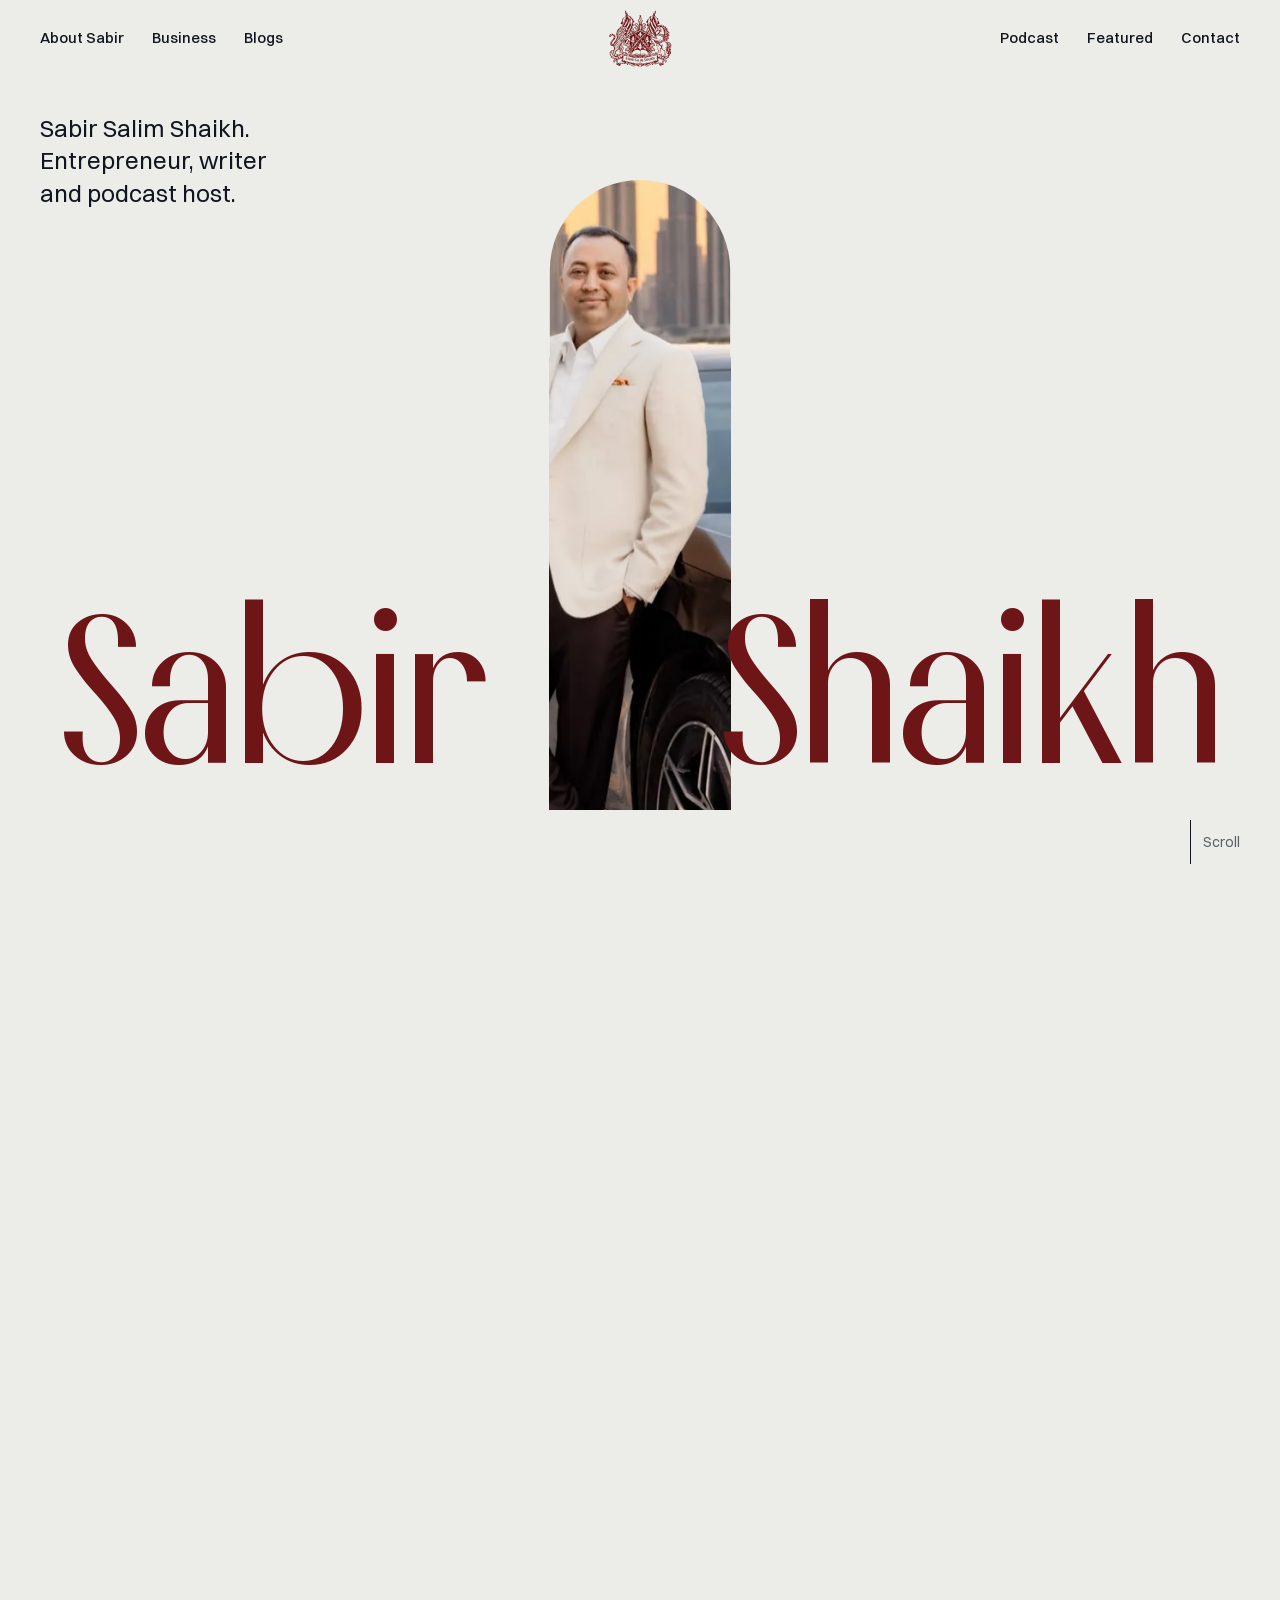
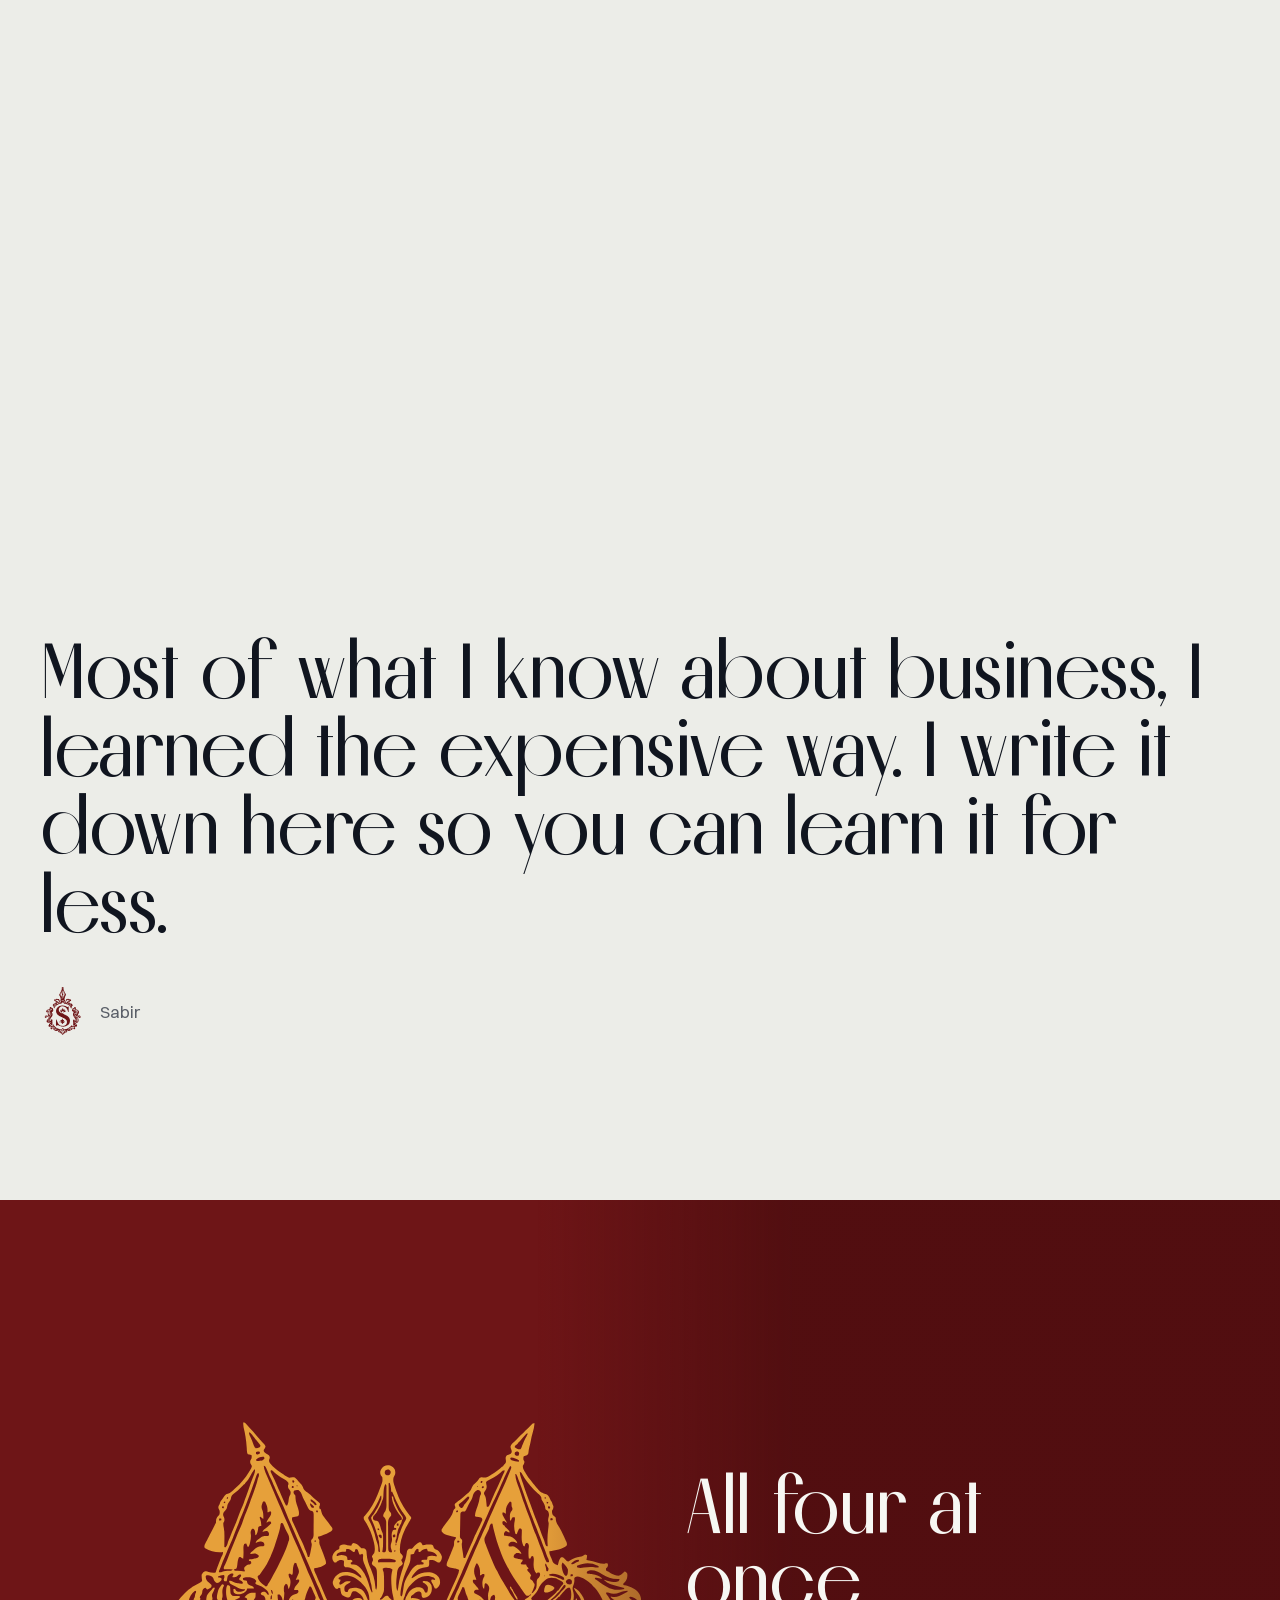
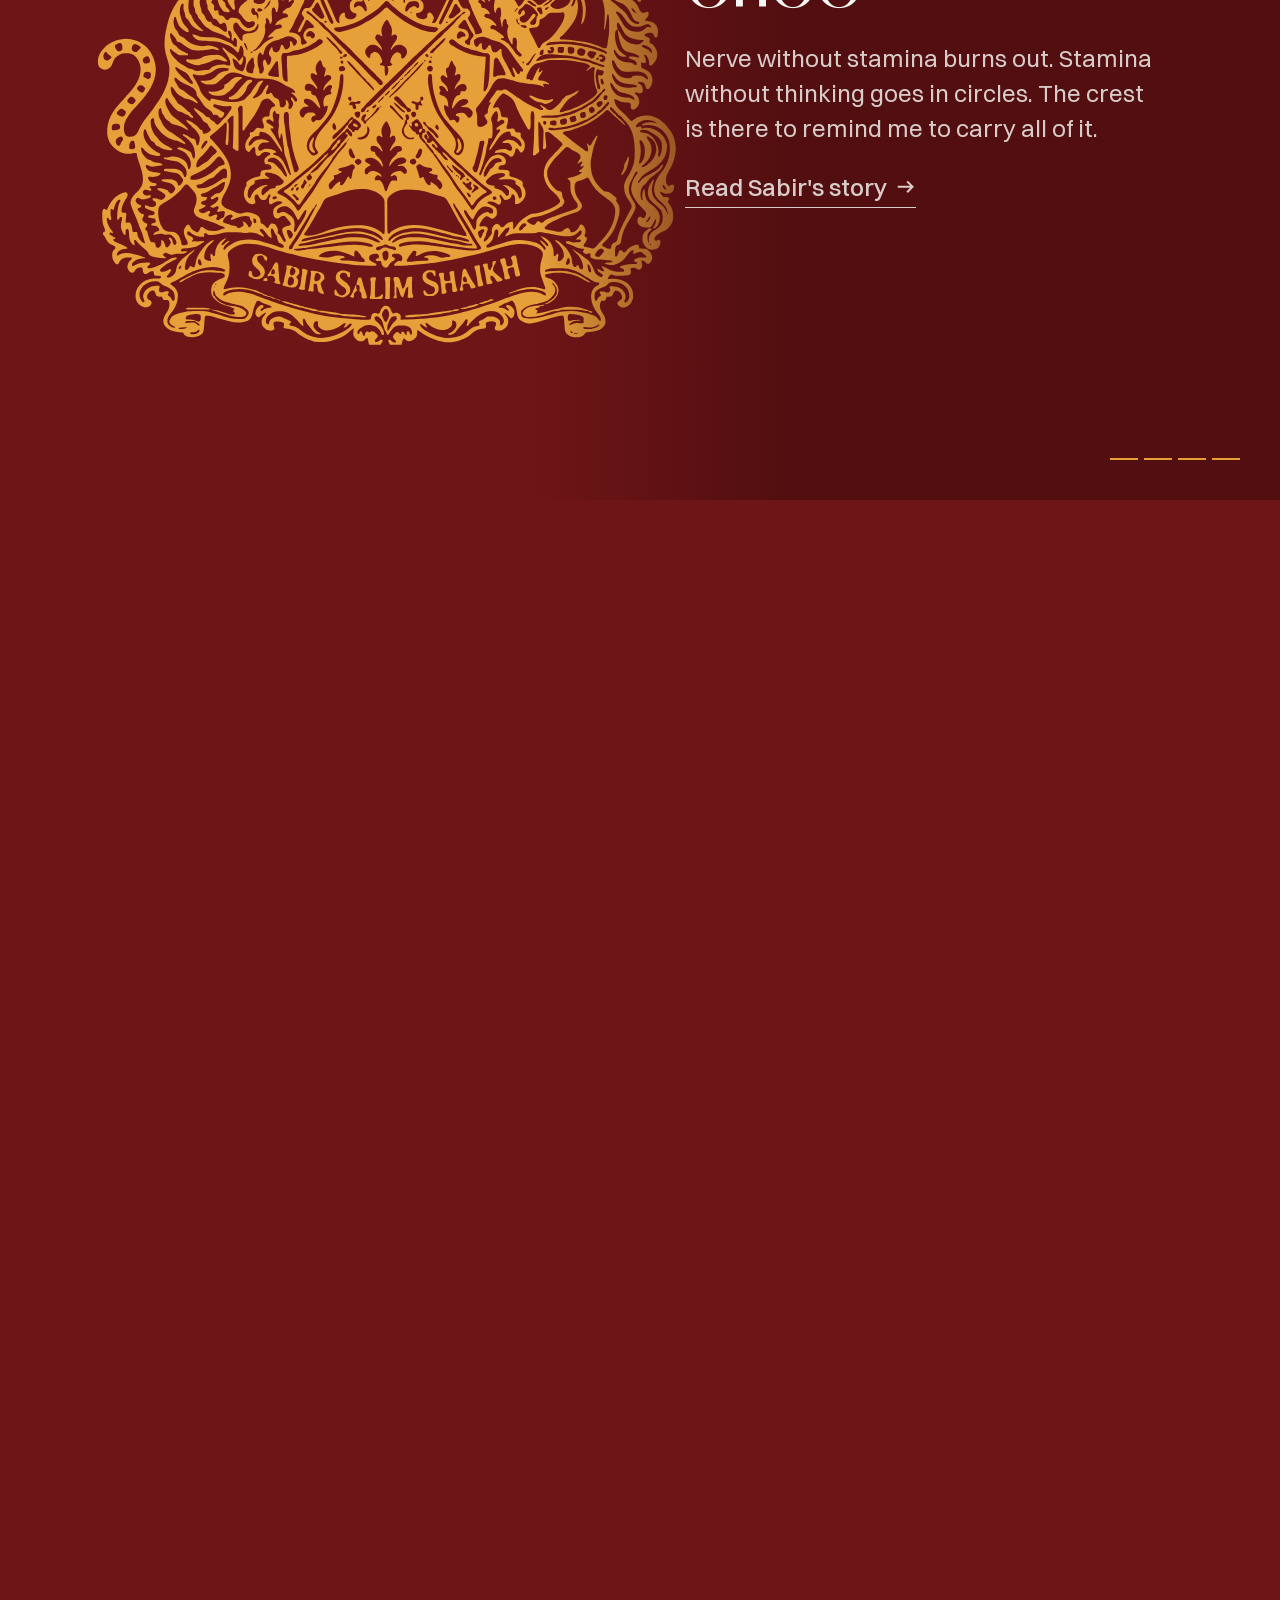
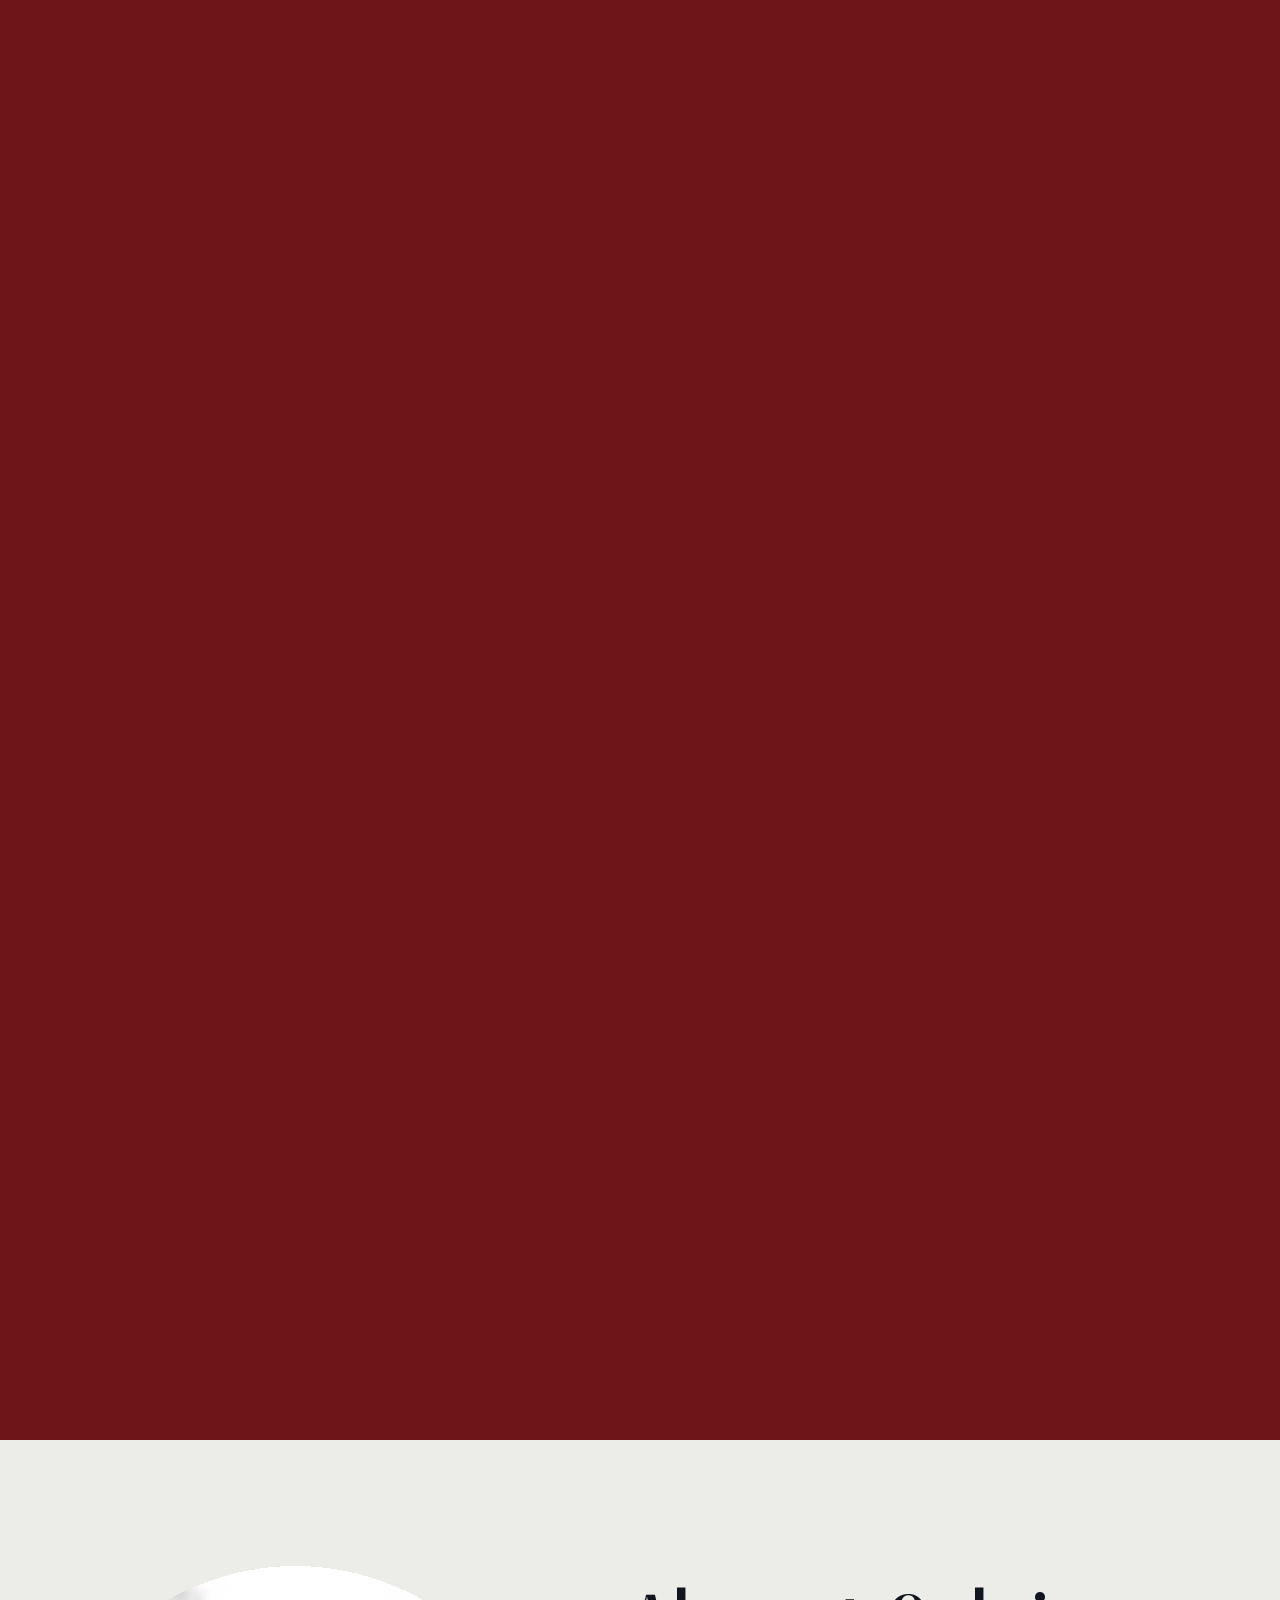
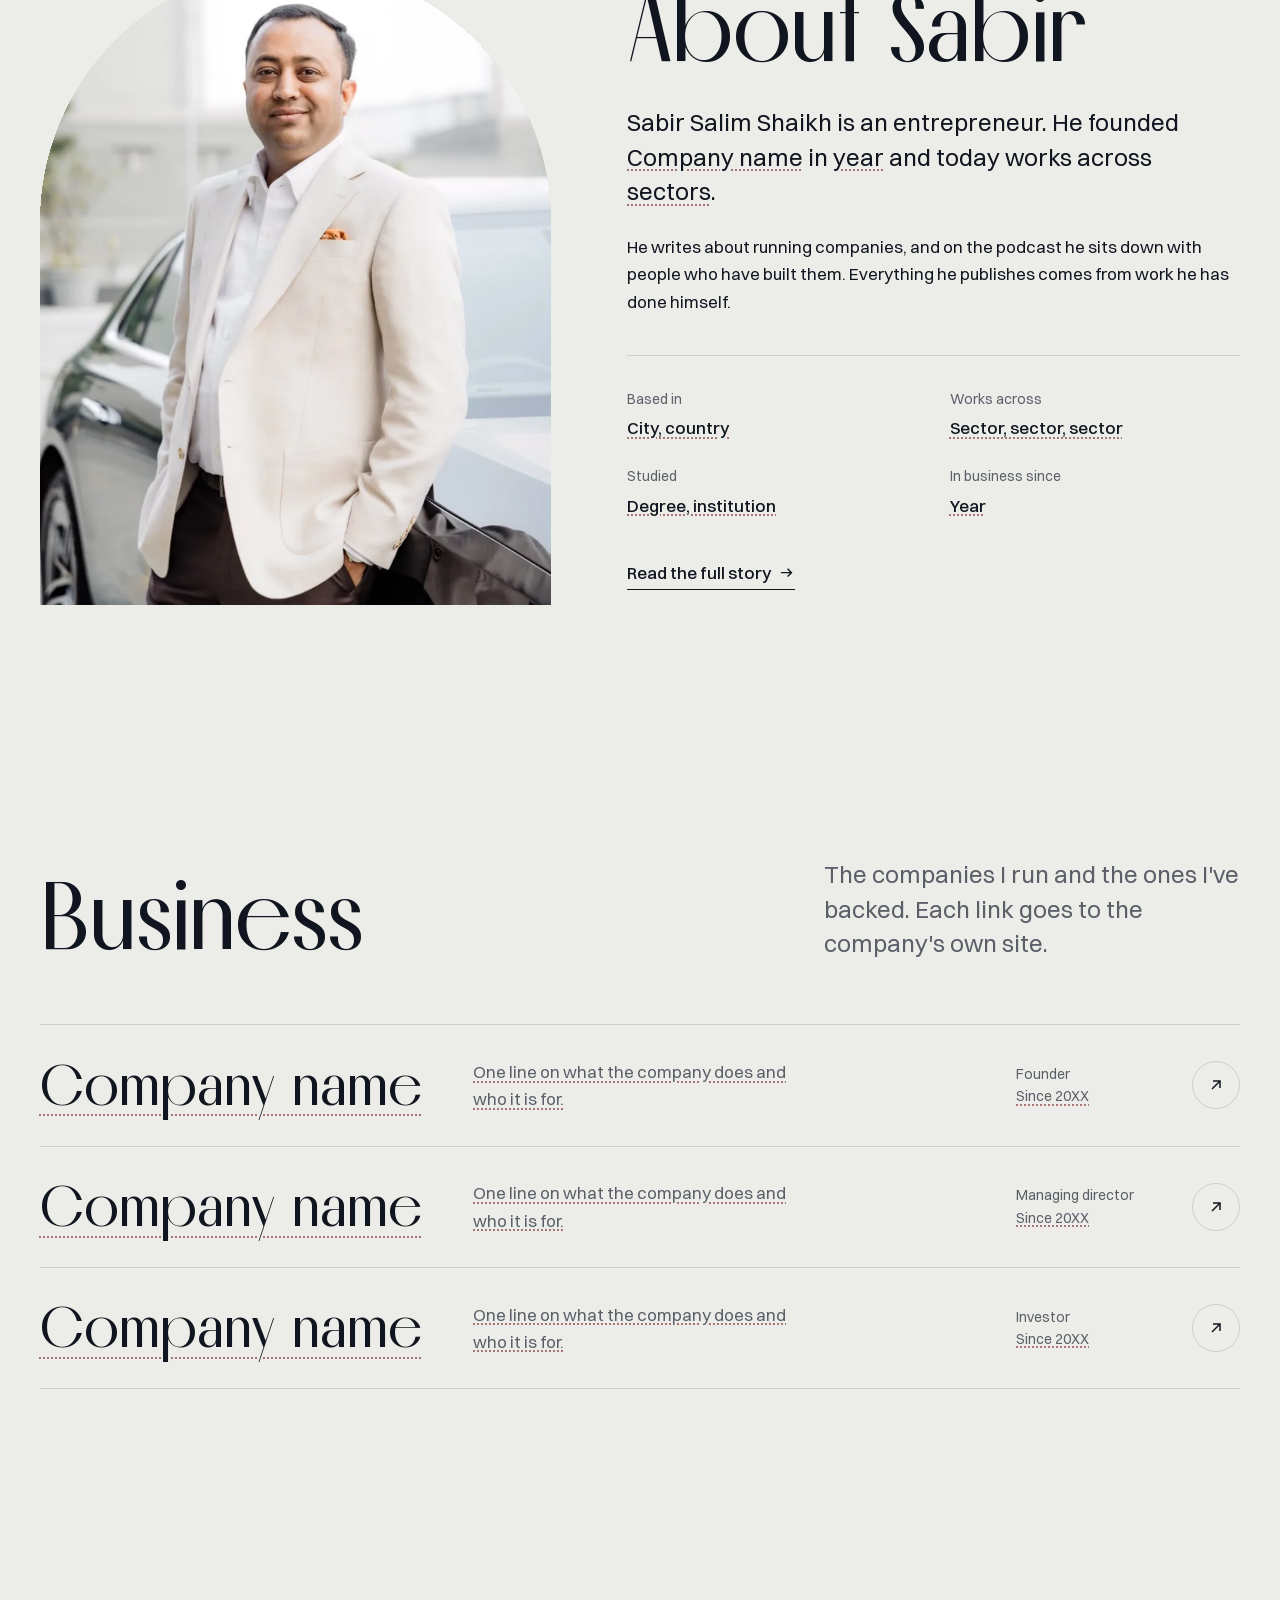
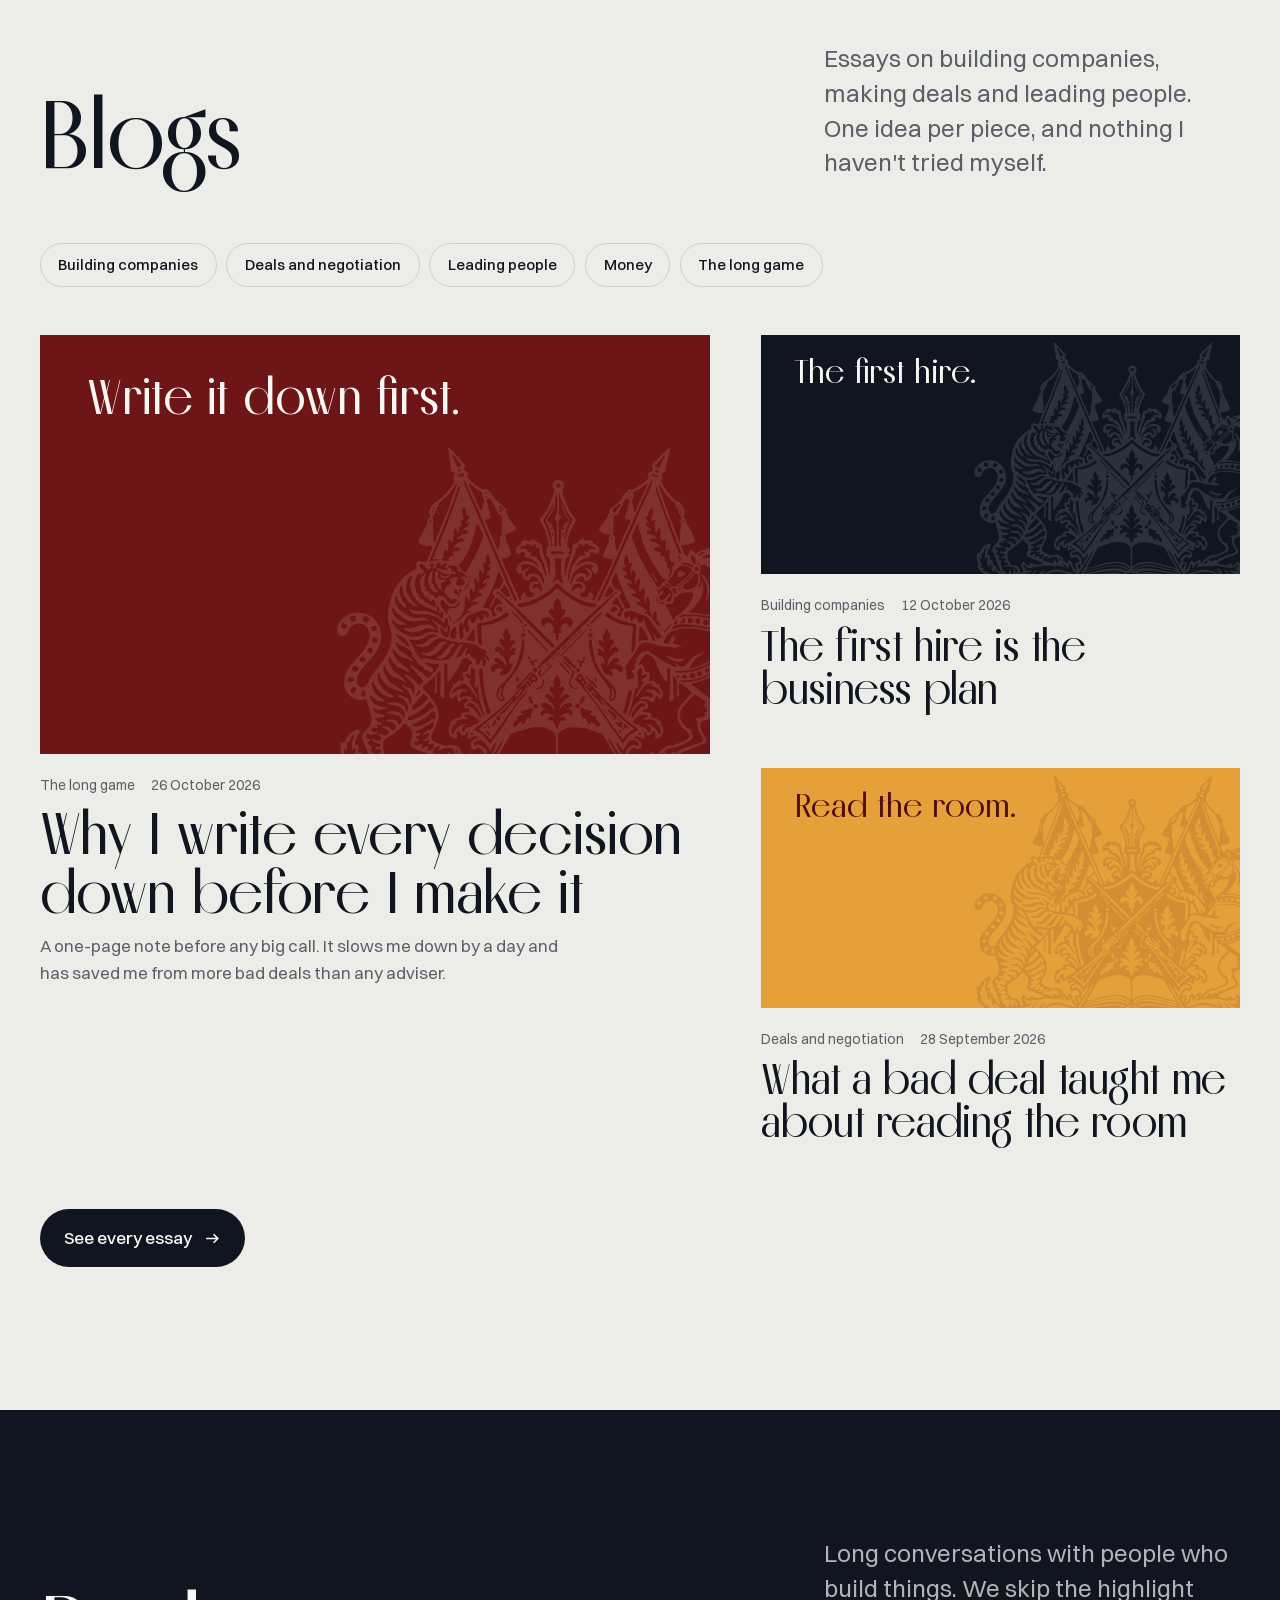
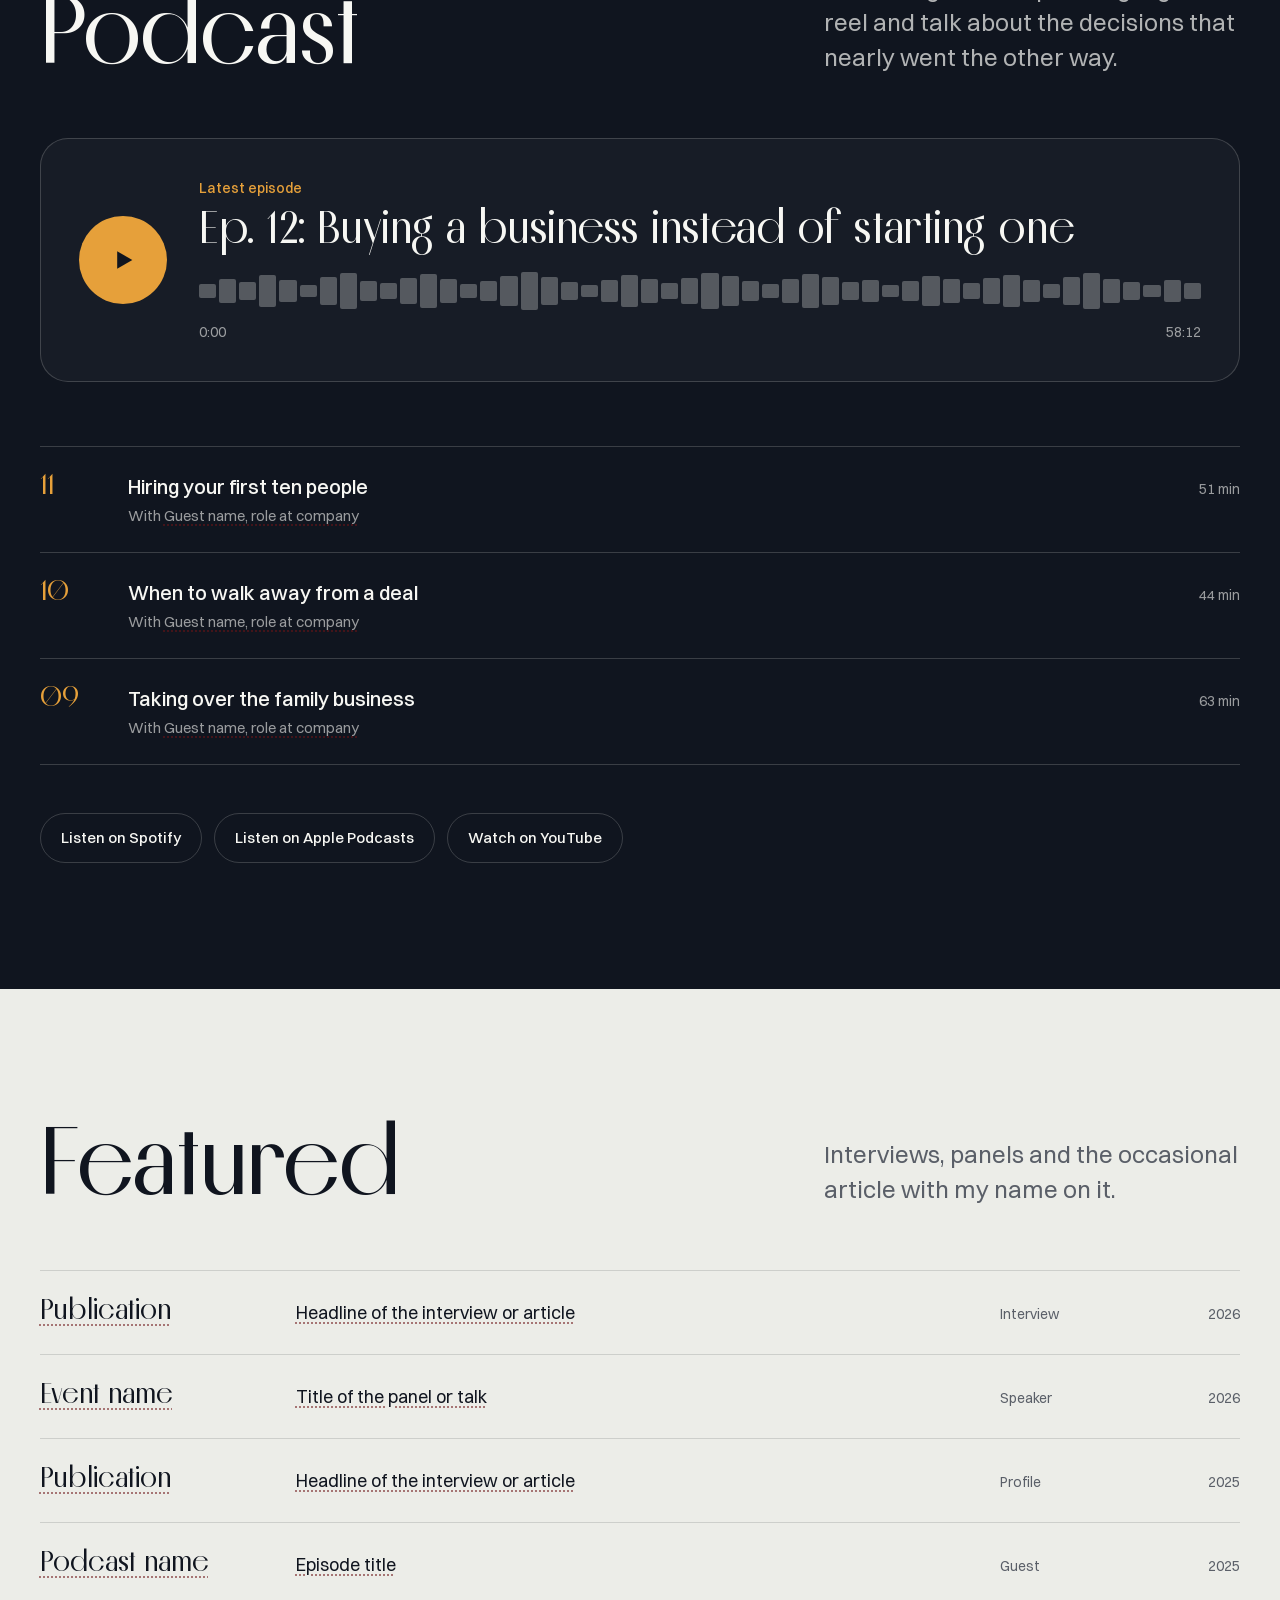
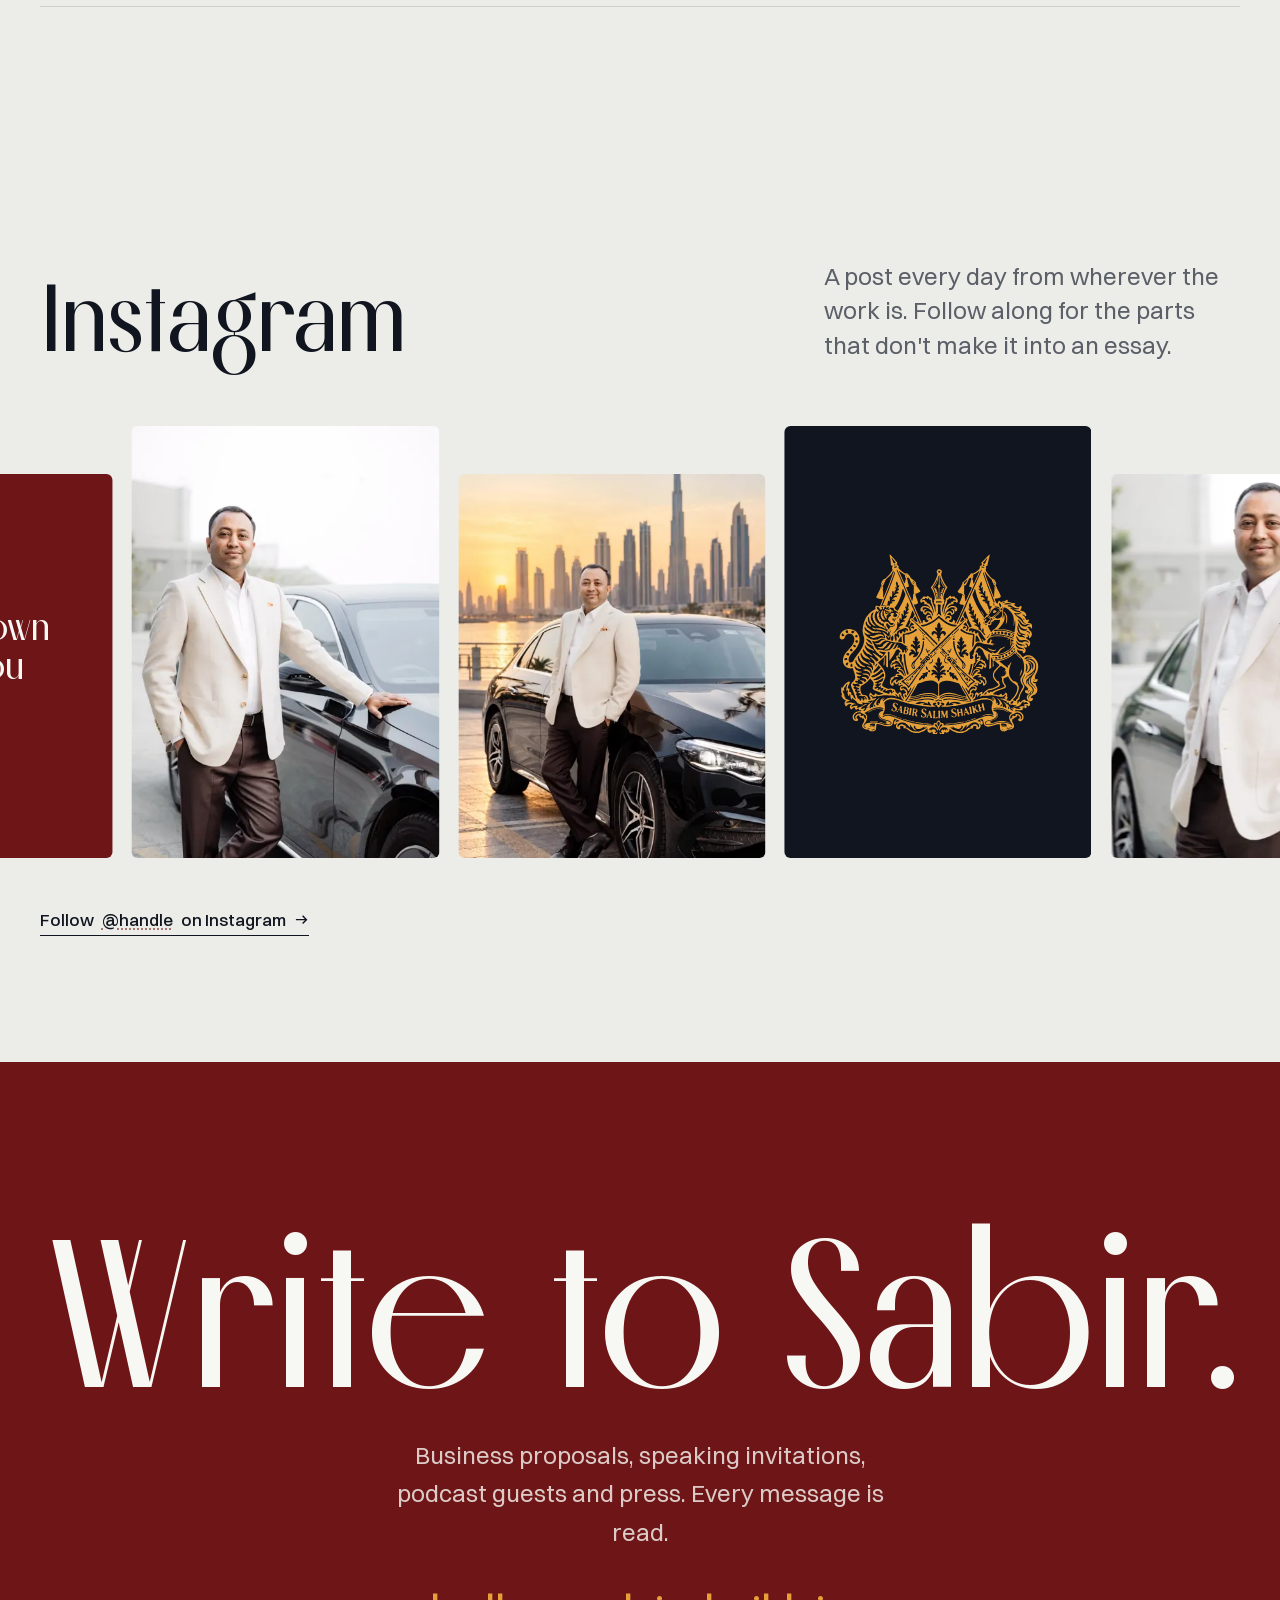
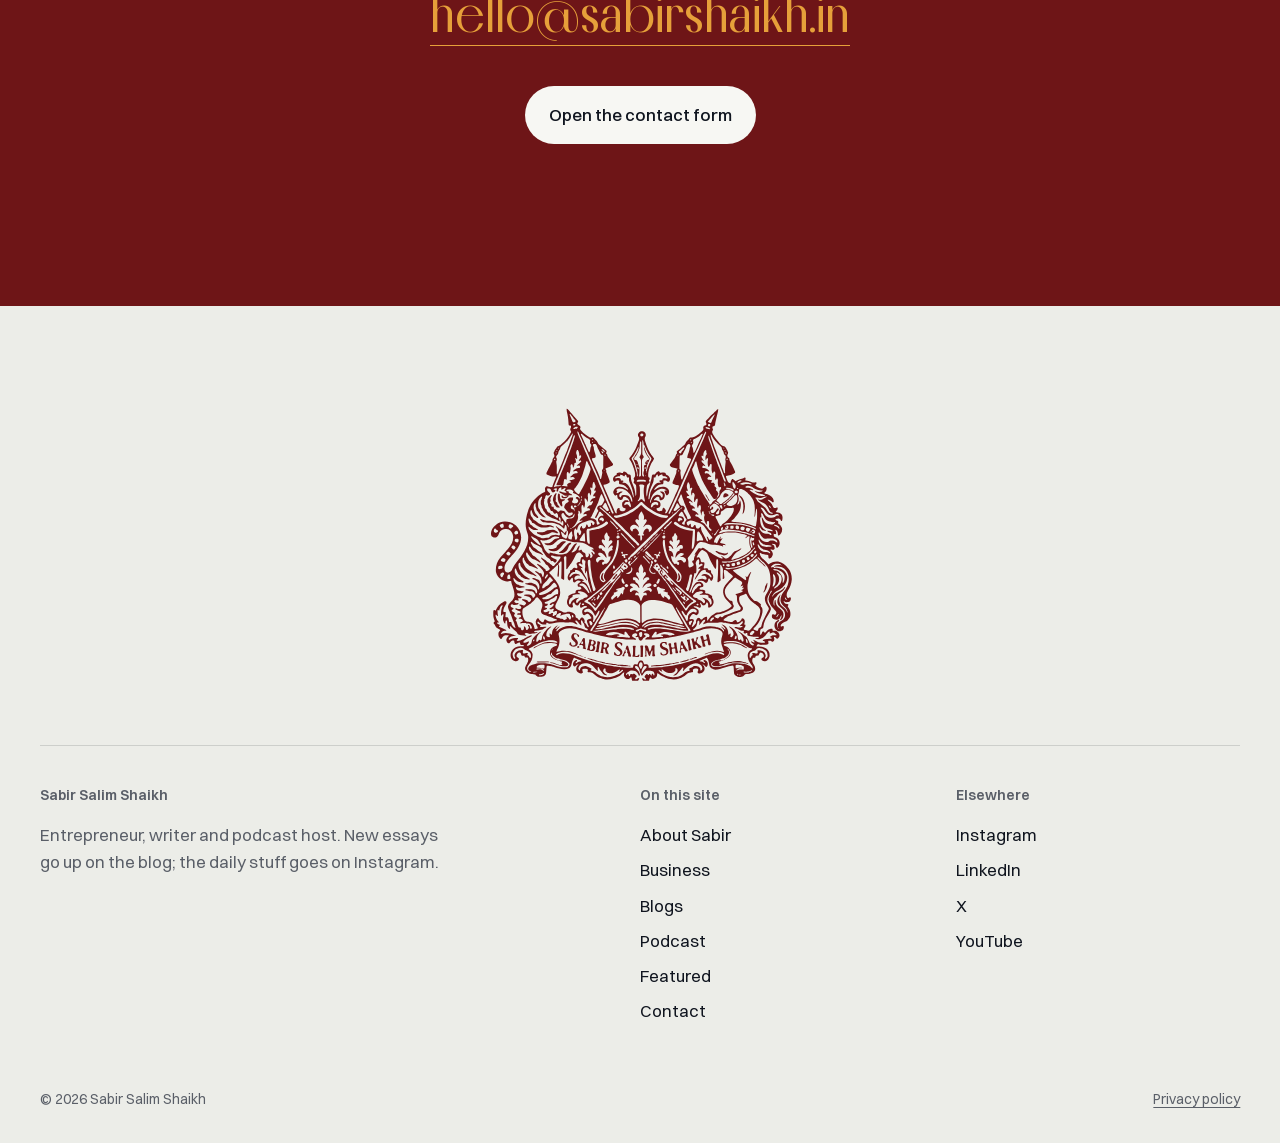
==== index.html @ c7286bb6 "Build Sabir Salim Shaikh personal website Static site covering every page in the requirements brief:" ====
<!doctype html>
<html lang="en">
<head>
<!-- @head -->
<meta charset="utf-8">
<meta name="viewport" content="width=device-width, initial-scale=1, viewport-fit=cover">
<meta name="theme-color" content="#ecede8">
<link rel="icon" type="image/png" href="assets/img/favicon.png">
<link rel="apple-touch-icon" href="assets/img/favicon.png">
<link rel="preload" href="assets/fonts/melodrama-500.woff2" as="font" type="font/woff2" crossorigin>
<link rel="preload" href="assets/fonts/switzer-400.woff2" as="font" type="font/woff2" crossorigin>
<link rel="stylesheet" href="assets/css/site.css">
<script>document.documentElement.classList.toggle("rm", matchMedia("(prefers-reduced-motion: reduce)").matches);</script>
<!-- Google Analytics 4: replace G-XXXXXXXXXX with the real measurement ID, then uncomment.
<script async src="https://www.googletagmanager.com/gtag/js?id=G-XXXXXXXXXX"></script>
<script>window.dataLayer=window.dataLayer||[];function gtag(){dataLayer.push(arguments);}gtag("js",new Date());gtag("config","G-XXXXXXXXXX");</script>
-->
<!-- Google Search Console: paste the verification meta tag here. -->
<!-- /head -->
<title>Sabir Salim Shaikh: entrepreneur, writer and podcast host</title>
<meta name="description" content="Sabir Salim Shaikh builds businesses and writes down what they teach him. Essays, podcast conversations, and a daily update on Instagram.">
<link rel="canonical" href="https://sabirshaikh.in/">
<meta property="og:type" content="website">
<meta property="og:site_name" content="Sabir Salim Shaikh">
<meta property="og:title" content="Sabir Salim Shaikh">
<meta property="og:description" content="Entrepreneur, writer and podcast host. Essays and conversations about building businesses.">
<meta property="og:url" content="https://sabirshaikh.in/">
<meta property="og:image" content="https://sabirshaikh.in/assets/img/og-default.jpg">
<meta name="twitter:card" content="summary_large_image">
<meta name="twitter:title" content="Sabir Salim Shaikh">
<meta name="twitter:description" content="Entrepreneur, writer and podcast host.">
<meta name="twitter:image" content="https://sabirshaikh.in/assets/img/og-default.jpg">
<link rel="preload" as="image" href="assets/img/sabir-dubai.webp" fetchpriority="high">
<script type="application/ld+json">
{
  "@context": "https://schema.org",
  "@graph": [
    {
      "@type": "Person",
      "@id": "https://sabirshaikh.in/#person",
      "name": "Sabir Salim Shaikh",
      "alternateName": "Sabir Shaikh",
      "url": "https://sabirshaikh.in/",
      "image": "https://sabirshaikh.in/assets/img/sabir-portrait.webp",
      "jobTitle": "Entrepreneur",
      "description": "Sabir Salim Shaikh is an entrepreneur, writer and podcast host who writes about building businesses.",
      "sameAs": [
        "https://www.instagram.com/",
        "https://www.linkedin.com/",
        "https://x.com/",
        "https://www.youtube.com/"
      ]
    },
    {
      "@type": "WebSite",
      "@id": "https://sabirshaikh.in/#website",
      "url": "https://sabirshaikh.in/",
      "name": "Sabir Salim Shaikh",
      "publisher": { "@id": "https://sabirshaikh.in/#person" },
      "potentialAction": {
        "@type": "SearchAction",
        "target": "https://sabirshaikh.in/blogs/?q={search_term_string}",
        "query-input": "required name=search_term_string"
      }
    }
  ]
}
</script>
</head>
<body>
<!-- @header -->
<a class="skip" href="#main">Skip to content</a>
<header class="nav" data-nav>
  <nav class="nav__inner wrap" aria-label="Main">
    <ul class="nav__list">
      <li><a href="about/" data-key="about">About Sabir</a></li>
      <li><a href="#business" data-key="business">Business</a></li>
      <li><a href="blogs/" data-key="blogs">Blogs</a></li>
    </ul>
    <a class="nav__crest" href="" aria-label="Sabir Salim Shaikh, home">
      <svg viewBox="0 0 1825 1590" aria-hidden="true"><use href="assets/img/crest.svg#c"/></svg>
    </a>
    <ul class="nav__list nav__list--right">
      <li><a href="#podcast" data-key="podcast">Podcast</a></li>
      <li><a href="#featured" data-key="featured">Featured</a></li>
      <li><a href="contact/" data-key="contact">Contact</a></li>
    </ul>
    <button class="nav__toggle" type="button" aria-expanded="false" aria-controls="menu">Menu <span class="nav__toggle-bars" aria-hidden="true"></span></button>
  </nav>
</header>
<div class="menu-sheet" id="menu">
  <ul>
    <li><a href="about/">About Sabir</a></li>
    <li><a href="#business">Business</a></li>
    <li><a href="blogs/">Blogs</a></li>
    <li><a href="#podcast">Podcast</a></li>
    <li><a href="#featured">Featured</a></li>
    <li><a href="contact/">Contact</a></li>
  </ul>
  <div class="menu-sheet__social">
    <a href="https://www.instagram.com/" data-track="instagram" rel="me noopener" target="_blank">Instagram</a>
    <a href="https://www.linkedin.com/" data-track="linkedin" rel="me noopener" target="_blank">LinkedIn</a>
    <a href="https://x.com/" data-track="x" rel="me noopener" target="_blank">X</a>
    <a href="https://www.youtube.com/" data-track="youtube" rel="me noopener" target="_blank">YouTube</a>
  </div>
</div>
<!-- /header -->

<main id="main">

  <section class="hero" data-scene="hero" aria-label="Introduction">
    <div class="hero__stage">
      <figure class="hero__arch">
        <img src="assets/img/sabir-dubai.webp" width="854" height="1280" alt="Sabir Salim Shaikh in a cream linen blazer, leaning on a black sedan with the Dubai skyline at sunset behind him" fetchpriority="high" decoding="async">
      </figure>
      <h1 class="hero__name">
        <span class="hero__first">Sabir</span>
        <span class="hero__middle">Salim</span>
        <span class="hero__last">Shaikh</span>
      </h1>
      <p class="hero__lede">Sabir Salim Shaikh. Entrepreneur, writer and podcast host.</p>
      <div class="hero__cue" aria-hidden="true"><i></i>Scroll</div>
      <div class="hero__after">
        <div class="hero__intro">
          <h2>I build businesses and write down what they teach me.</h2>
          <p>Essays on the blog, conversations on the podcast, and a post on Instagram every day for everything in between.</p>
          <a class="link-arrow" href="blogs/">Read the essays <svg viewBox="0 0 16 16" fill="none" stroke="currentColor" stroke-width="1.5" aria-hidden="true"><path d="M2 8h11M9 4l4 4-4 4"/></svg></a>
        </div>
        <ul class="hero__social" aria-label="Sabir on social media">
          <li><a href="https://www.instagram.com/" data-track="instagram" rel="me noopener" target="_blank">Instagram</a></li>
          <li><a href="https://www.linkedin.com/" data-track="linkedin" rel="me noopener" target="_blank">LinkedIn</a></li>
          <li><a href="https://x.com/" data-track="x" rel="me noopener" target="_blank">X</a></li>
          <li><a href="https://www.youtube.com/" data-track="youtube" rel="me noopener" target="_blank">YouTube</a></li>
        </ul>
      </div>
    </div>
  </section>

  <section class="manifesto" data-scene="words" aria-label="Why this site exists">
    <div class="wrap">
      <p class="manifesto__text"><span data-split>Most of what I know about business, I learned the expensive way. I write it down here so you can learn it for less.</span></p>
      <div class="manifesto__sign">
        <svg viewBox="0 0 880 1080" aria-hidden="true"><use href="assets/img/mono.svg#c"/></svg>
        <span>Sabir</span>
      </div>
    </div>
  </section>

  <section class="tour" data-scene="tour" data-dark aria-labelledby="tour-title">
    <div class="tour__stage">
      <div class="tour__view">
        <svg viewBox="-38 -155 1900 1900" preserveAspectRatio="xMidYMid meet" role="img" aria-label="The Sabir Salim Shaikh crest: a tiger and a horse either side of a shield, with two flags, a pen nib, crossed rifles and an open book"><use href="assets/img/crest.svg#c"/></svg>
      </div>
      <div class="tour__captions">
        <div class="tour__cap is-on">
          <h2 id="tour-title">What's on the crest</h2>
          <p>It was drawn as a logo. It turned into a set of rules. Keep scrolling and I'll walk you through them.</p>
        </div>
        <div class="tour__cap" aria-hidden="true">
          <p class="tour__count">1 of 4</p>
          <h3>The tiger</h3>
          <p>Nerve. The tiger is for the conversations most people put off: the hard negotiation, the honest review, the call to the client who is three months late. Whoever walks in first usually sets the terms.</p>
        </div>
        <div class="tour__cap" aria-hidden="true">
          <p class="tour__count">2 of 4</p>
          <h3>The horse</h3>
          <p>Stamina. A horse doesn't win on the first furlong. Most of what I've built came from turning up on ordinary days, long after the excitement had worn off.</p>
        </div>
        <div class="tour__cap" aria-hidden="true">
          <p class="tour__count">3 of 4</p>
          <h3>The pen and the book</h3>
          <p>If I can't explain a decision on one page, I'm not ready to make it. The pen is for writing it down. The book is for reading what everyone before me already worked out.</p>
        </div>
        <div class="tour__cap" aria-hidden="true">
          <p class="tour__count">4 of 4</p>
          <h3>The flags</h3>
          <p>Ground taken, and held. Two flags, because nothing worth holding is held alone: partners, family, and the people who stayed through the bad quarters.</p>
        </div>
        <div class="tour__cap" aria-hidden="true">
          <h3>All four at once</h3>
          <p>Nerve without stamina burns out. Stamina without thinking goes in circles. The crest is there to remind me to carry all of it.</p>
          <p><a class="link-arrow" href="about/">Read Sabir's story <svg viewBox="0 0 16 16" fill="none" stroke="currentColor" stroke-width="1.5" aria-hidden="true"><path d="M2 8h11M9 4l4 4-4 4"/></svg></a></p>
        </div>
      </div>
      <div class="tour__progress" aria-hidden="true"><span><i></i></span><span><i></i></span><span><i></i></span><span><i></i></span></div>
    </div>
  </section>

  <section class="section" id="about" aria-labelledby="about-title">
    <div class="wrap about">
      <figure class="about__photo" data-parallax>
        <img src="assets/img/sabir-portrait.webp" width="854" height="1280" loading="lazy" decoding="async" alt="Portrait of Sabir Salim Shaikh smiling, hands in pockets, wearing a cream blazer with an orange pocket square">
      </figure>
      <div class="about__body">
        <h2 id="about-title">About Sabir</h2>
        <p class="lead">Sabir Salim Shaikh is an entrepreneur. He founded <span class="tbd">Company name</span> in <span class="tbd">year</span> and today works across <span class="tbd">sectors</span>.</p>
        <p>He writes about running companies, and on the podcast he sits down with people who have built them. Everything he publishes comes from work he has done himself.</p>
        <dl class="facts">
          <div><dt>Based in</dt><dd class="tbd">City, country</dd></div>
          <div><dt>Works across</dt><dd class="tbd">Sector, sector, sector</dd></div>
          <div><dt>Studied</dt><dd class="tbd">Degree, institution</dd></div>
          <div><dt>In business since</dt><dd class="tbd">Year</dd></div>
        </dl>
        <a class="link-arrow" href="about/">Read the full story <svg viewBox="0 0 16 16" fill="none" stroke="currentColor" stroke-width="1.5" aria-hidden="true"><path d="M2 8h11M9 4l4 4-4 4"/></svg></a>
      </div>
    </div>
  </section>

  <section class="section" id="business" aria-labelledby="business-title">
    <div class="wrap">
      <div class="section__head">
        <h2 id="business-title">Business</h2>
        <p>The companies I run and the ones I've backed. Each link goes to the company's own site.</p>
      </div>
      <ul class="ventures">
        <li class="venture"><a href="#" data-track="venture">
          <span class="venture__name tbd">Company name</span>
          <span class="venture__what tbd">One line on what the company does and who it is for.</span>
          <span class="venture__meta">Founder<br><span class="tbd">Since 20XX</span></span>
          <span class="venture__go" aria-hidden="true"><svg viewBox="0 0 16 16" fill="none" stroke="currentColor" stroke-width="1.5"><path d="M4 12L12 4M5 4h7v7"/></svg></span>
        </a></li>
        <li class="venture"><a href="#" data-track="venture">
          <span class="venture__name tbd">Company name</span>
          <span class="venture__what tbd">One line on what the company does and who it is for.</span>
          <span class="venture__meta">Managing director<br><span class="tbd">Since 20XX</span></span>
          <span class="venture__go" aria-hidden="true"><svg viewBox="0 0 16 16" fill="none" stroke="currentColor" stroke-width="1.5"><path d="M4 12L12 4M5 4h7v7"/></svg></span>
        </a></li>
        <li class="venture"><a href="#" data-track="venture">
          <span class="venture__name tbd">Company name</span>
          <span class="venture__what tbd">One line on what the company does and who it is for.</span>
          <span class="venture__meta">Investor<br><span class="tbd">Since 20XX</span></span>
          <span class="venture__go" aria-hidden="true"><svg viewBox="0 0 16 16" fill="none" stroke="currentColor" stroke-width="1.5"><path d="M4 12L12 4M5 4h7v7"/></svg></span>
        </a></li>
      </ul>
    </div>
  </section>

  <section class="section" id="blogs" aria-labelledby="blogs-title">
    <div class="wrap">
      <div class="section__head">
        <h2 id="blogs-title">Blogs</h2>
        <p>Essays on building companies, making deals and leading people. One idea per piece, and nothing I haven't tried myself.</p>
      </div>
      <ul class="topics" aria-label="Browse by topic">
        <li><a class="topic" href="blogs/?topic=building">Building companies</a></li>
        <li><a class="topic" href="blogs/?topic=deals">Deals and negotiation</a></li>
        <li><a class="topic" href="blogs/?topic=people">Leading people</a></li>
        <li><a class="topic" href="blogs/?topic=money">Money</a></li>
        <li><a class="topic" href="blogs/?topic=long-game">The long game</a></li>
      </ul>
      <div class="posts">
        <article class="post post--feature">
          <a href="blogs/why-i-write-every-decision-down/" class="post__cover" tabindex="-1" aria-hidden="true"><span>Write it down first.</span></a>
          <div class="post__meta"><span>The long game</span><time datetime="2026-10-26">26 October 2026</time></div>
          <h3 class="post__title"><a href="blogs/why-i-write-every-decision-down/">Why I write every decision down before I make it</a></h3>
          <p class="post__sum">A one-page note before any big call. It slows me down by a day and has saved me from more bad deals than any adviser.</p>
        </article>
        <div class="posts__side">
          <article class="post">
            <a href="blogs/" class="post__cover post__cover--lacquer" tabindex="-1" aria-hidden="true"><span>The first hire.</span></a>
            <div class="post__meta"><span>Building companies</span><time datetime="2026-10-12">12 October 2026</time></div>
            <h3 class="post__title"><a href="blogs/">The first hire is the business plan</a></h3>
          </article>
          <article class="post">
            <a href="blogs/" class="post__cover post__cover--saffron" tabindex="-1" aria-hidden="true"><span>Read the room.</span></a>
            <div class="post__meta"><span>Deals and negotiation</span><time datetime="2026-09-28">28 September 2026</time></div>
            <h3 class="post__title"><a href="blogs/">What a bad deal taught me about reading the room</a></h3>
          </article>
        </div>
      </div>
      <p class="posts__more"><a class="btn" href="blogs/">See every essay <svg viewBox="0 0 16 16" fill="none" stroke="currentColor" stroke-width="1.5" aria-hidden="true"><path d="M2 8h11M9 4l4 4-4 4"/></svg></a></p>
    </div>
  </section>

  <section class="section podcast" id="podcast" data-dark aria-labelledby="podcast-title">
    <div class="wrap">
      <div class="section__head">
        <h2 id="podcast-title">Podcast</h2>
        <p>Long conversations with people who build things. We skip the highlight reel and talk about the decisions that nearly went the other way.</p>
      </div>
      <div class="player" data-length="3492">
        <button class="player__play" type="button" aria-label="Play episode">
          <svg class="i-play" viewBox="0 0 24 24" fill="currentColor" aria-hidden="true"><path d="M7 4.5v15l13-7.5z"/></svg>
          <svg class="i-pause" viewBox="0 0 24 24" fill="currentColor" aria-hidden="true"><path d="M6 4h4v16H6zM14 4h4v16h-4z"/></svg>
        </button>
        <div>
          <p class="player__label">Latest episode</p>
          <h3 class="player__title">Ep. 12: Buying a business instead of starting one</h3>
          <div class="wave" aria-hidden="true">
            <i style="--h:.35"></i><i style="--h:.6"></i><i style="--h:.45"></i><i style="--h:.8"></i><i style="--h:.55"></i><i style="--h:.3"></i><i style="--h:.7"></i><i style="--h:.9"></i><i style="--h:.5"></i><i style="--h:.4"></i><i style="--h:.65"></i><i style="--h:.85"></i><i style="--h:.6"></i><i style="--h:.35"></i><i style="--h:.5"></i><i style="--h:.75"></i><i style="--h:.95"></i><i style="--h:.7"></i><i style="--h:.45"></i><i style="--h:.3"></i><i style="--h:.55"></i><i style="--h:.8"></i><i style="--h:.6"></i><i style="--h:.4"></i><i style="--h:.65"></i><i style="--h:.9"></i><i style="--h:.75"></i><i style="--h:.5"></i><i style="--h:.35"></i><i style="--h:.6"></i><i style="--h:.85"></i><i style="--h:.7"></i><i style="--h:.45"></i><i style="--h:.55"></i><i style="--h:.3"></i><i style="--h:.5"></i><i style="--h:.75"></i><i style="--h:.6"></i><i style="--h:.4"></i><i style="--h:.65"></i><i style="--h:.8"></i><i style="--h:.55"></i><i style="--h:.35"></i><i style="--h:.7"></i><i style="--h:.9"></i><i style="--h:.6"></i><i style="--h:.45"></i><i style="--h:.3"></i><i style="--h:.55"></i><i style="--h:.4"></i>
          </div>
          <div class="player__time"><span data-now>0:00</span><span>58:12</span></div>
        </div>
      </div>
      <ol class="episodes" reversed start="11">
        <li class="episode">
          <span class="episode__no">11</span>
          <div><h3 class="episode__title">Hiring your first ten people</h3><p>With <span class="tbd">Guest name, role at company</span></p></div>
          <span class="episode__len">51 min</span>
        </li>
        <li class="episode">
          <span class="episode__no">10</span>
          <div><h3 class="episode__title">When to walk away from a deal</h3><p>With <span class="tbd">Guest name, role at company</span></p></div>
          <span class="episode__len">44 min</span>
        </li>
        <li class="episode">
          <span class="episode__no">09</span>
          <div><h3 class="episode__title">Taking over the family business</h3><p>With <span class="tbd">Guest name, role at company</span></p></div>
          <span class="episode__len">63 min</span>
        </li>
      </ol>
      <div class="listen">
        <a href="https://open.spotify.com/" data-track="spotify" rel="noopener" target="_blank">Listen on Spotify</a>
        <a href="https://podcasts.apple.com/" data-track="apple-podcasts" rel="noopener" target="_blank">Listen on Apple Podcasts</a>
        <a href="https://www.youtube.com/" data-track="youtube" rel="noopener" target="_blank">Watch on YouTube</a>
      </div>
    </div>
  </section>

  <section class="section" id="featured" aria-labelledby="featured-title">
    <div class="wrap">
      <div class="section__head">
        <h2 id="featured-title">Featured</h2>
        <p>Interviews, panels and the occasional article with my name on it.</p>
      </div>
      <ul class="press">
        <li><span class="press__outlet tbd">Publication</span><a class="press__head tbd" href="#" data-track="press">Headline of the interview or article</a><span class="press__kind">Interview</span><span class="press__year">2026</span></li>
        <li><span class="press__outlet tbd">Event name</span><a class="press__head tbd" href="#" data-track="press">Title of the panel or talk</a><span class="press__kind">Speaker</span><span class="press__year">2026</span></li>
        <li><span class="press__outlet tbd">Publication</span><a class="press__head tbd" href="#" data-track="press">Headline of the interview or article</a><span class="press__kind">Profile</span><span class="press__year">2025</span></li>
        <li><span class="press__outlet tbd">Podcast name</span><a class="press__head tbd" href="#" data-track="press">Episode title</a><span class="press__kind">Guest</span><span class="press__year">2025</span></li>
      </ul>
    </div>
  </section>

  <section class="section insta" aria-labelledby="insta-title" data-drift data-feed="">
    <div class="wrap">
      <div class="section__head">
        <h2 id="insta-title">Instagram</h2>
        <p>A post every day from wherever the work is. Follow along for the parts that don't make it into an essay.</p>
      </div>
    </div>
    <div class="insta__row">
      <a class="insta__tile" href="https://www.instagram.com/" target="_blank" rel="noopener" data-track="instagram-post"><img src="assets/img/sabir-car-480.webp" width="480" height="720" loading="lazy" alt="Sabir leaning against a black sedan outside an office building"></a>
      <a href="https://www.instagram.com/" target="_blank" rel="noopener" data-track="instagram-post" class="insta__tile insta__tile--quote">Write it down before you decide.</a>
      <a class="insta__tile" href="https://www.instagram.com/" target="_blank" rel="noopener" data-track="instagram-post"><img src="assets/img/sabir-stance-480.webp" width="480" height="720" loading="lazy" alt="Sabir standing with one hand on the roof of a car"></a>
      <a class="insta__tile" href="https://www.instagram.com/" target="_blank" rel="noopener" data-track="instagram-post"><img src="assets/img/sabir-dubai-480.webp" width="480" height="720" loading="lazy" alt="Sabir at sunset with the Dubai skyline behind him"></a>
      <a href="https://www.instagram.com/" target="_blank" rel="noopener" data-track="instagram-post" class="insta__tile insta__tile--crest"><svg viewBox="0 0 1825 1590" aria-hidden="true"><use href="assets/img/crest.svg#c"/></svg><span class="sr-only">The crest</span></a>
      <a class="insta__tile" href="https://www.instagram.com/" target="_blank" rel="noopener" data-track="instagram-post"><img src="assets/img/sabir-portrait-480.webp" width="480" height="720" loading="lazy" alt="Close portrait of Sabir smiling"></a>
    </div>
    <div class="wrap insta__foot">
      <a class="link-arrow" href="https://www.instagram.com/" target="_blank" rel="me noopener" data-track="instagram">Follow <span class="tbd">@handle</span> on Instagram <svg viewBox="0 0 16 16" fill="none" stroke="currentColor" stroke-width="1.5" aria-hidden="true"><path d="M2 8h11M9 4l4 4-4 4"/></svg></a>
    </div>
  </section>

  <section class="reach" aria-labelledby="reach-title" data-dark>
    <div class="wrap">
      <h2 id="reach-title">Write to Sabir.</h2>
      <p>Business proposals, speaking invitations, podcast guests and press. Every message is read.</p>
      <a class="reach__mail" href="mailto:hello@sabirshaikh.in" data-track="email">hello@sabirshaikh.in</a>
      <div class="reach__actions">
        <a class="btn btn--light" href="contact/">Open the contact form</a>
      </div>
    </div>
  </section>

</main>

<!-- @footer -->
<footer class="foot">
  <div class="wrap">
    <a href="" class="foot__crest" aria-label="Back to the home page">
      <svg viewBox="0 0 1825 1590" class="crest" role="img" aria-label="The Sabir Salim Shaikh crest"><use href="assets/img/crest.svg#c"/></svg>
    </a>
    <div class="foot__grid">
      <div>
        <h2>Sabir Salim Shaikh</h2>
        <p class="foot__note">Entrepreneur, writer and podcast host. New essays go up on the blog; the daily stuff goes on Instagram.</p>
      </div>
      <div>
        <h2>On this site</h2>
        <ul>
          <li><a href="about/">About Sabir</a></li>
          <li><a href="#business">Business</a></li>
          <li><a href="blogs/">Blogs</a></li>
          <li><a href="#podcast">Podcast</a></li>
          <li><a href="#featured">Featured</a></li>
          <li><a href="contact/">Contact</a></li>
        </ul>
      </div>
      <div>
        <h2>Elsewhere</h2>
        <ul>
          <li><a href="https://www.instagram.com/" data-track="instagram" rel="me noopener" target="_blank">Instagram</a></li>
          <li><a href="https://www.linkedin.com/" data-track="linkedin" rel="me noopener" target="_blank">LinkedIn</a></li>
          <li><a href="https://x.com/" data-track="x" rel="me noopener" target="_blank">X</a></li>
          <li><a href="https://www.youtube.com/" data-track="youtube" rel="me noopener" target="_blank">YouTube</a></li>
        </ul>
      </div>
    </div>
    <div class="foot__base">
      <span>&copy; 2026 Sabir Salim Shaikh</span>
      <a href="privacy-policy/">Privacy policy</a>
    </div>
  </div>
</footer>
<script src="assets/js/lenis.min.js" defer></script>
<script src="assets/js/site.js" defer></script>
<!-- /footer -->
</body>
</html>
---- assets/css/site.css ----
/* ==========================================================================
   Sabir Salim Shaikh — site styles
   Palette is taken from the photographs: hazy sky, lacquered car paint,
   the oxblood of the crest and the saffron pocket square.
   ========================================================================== */

@font-face { font-family: "Melodrama"; src: url("../fonts/melodrama-400.woff2") format("woff2"); font-weight: 400; font-display: swap; }
@font-face { font-family: "Melodrama"; src: url("../fonts/melodrama-500.woff2") format("woff2"); font-weight: 500; font-display: swap; }
@font-face { font-family: "Melodrama"; src: url("../fonts/melodrama-600.woff2") format("woff2"); font-weight: 600; font-display: swap; }
@font-face { font-family: "Switzer"; src: url("../fonts/switzer-400.woff2") format("woff2"); font-weight: 400; font-display: swap; }
@font-face { font-family: "Switzer"; src: url("../fonts/switzer-500.woff2") format("woff2"); font-weight: 500; font-display: swap; }
@font-face { font-family: "Switzer"; src: url("../fonts/switzer-600.woff2") format("woff2"); font-weight: 600; font-display: swap; }

:root {
  --haze: #ecede8;
  --bone: #f7f7f3;
  --lacquer: #10151f;
  --oxblood: #6e1517;
  --oxblood-deep: #4f0e10;
  --saffron: #e6a03a;
  --slate: #5a5f68;
  --line: rgba(16, 21, 31, 0.14);
  --line-light: rgba(247, 247, 243, 0.18);

  --display: "Melodrama", "Times New Roman", serif;
  --text: "Switzer", system-ui, -apple-system, "Segoe UI", sans-serif;

  --t-small: 0.875rem;
  --t-body: 1.0625rem;
  --t-lead: clamp(1.2rem, 1.05rem + 0.6vw, 1.5rem);
  --t-h3: clamp(1.9rem, 1.4rem + 1.6vw, 2.75rem);
  --t-h2: clamp(3.25rem, 2rem + 5vw, 7.5rem);
  --t-mega: clamp(5.5rem, 2rem + 14vw, 19rem);

  --gutter: clamp(1rem, 0.4rem + 2.6vw, 3rem);
  --max: 1320px;
  --nav-h: 76px;
  --ease-out: cubic-bezier(0.22, 1, 0.36, 1);
}

*, *::before, *::after { box-sizing: border-box; }
html { -webkit-text-size-adjust: 100%; text-size-adjust: 100%; }
html.lenis, html.lenis body { height: auto; }
.lenis.lenis-smooth { scroll-behavior: auto !important; }
.lenis.lenis-stopped { overflow: hidden; }

body {
  margin: 0;
  background: var(--haze);
  color: var(--lacquer);
  font: 400 var(--t-body) / 1.6 var(--text);
  -webkit-font-smoothing: antialiased;
  -moz-osx-font-smoothing: grayscale;
  overflow-x: clip;
}

img, svg { display: block; max-width: 100%; }
a { color: inherit; text-decoration-thickness: 1px; text-underline-offset: 0.2em; }
button, input, textarea, select { font: inherit; color: inherit; }
::selection { background: var(--oxblood); color: var(--bone); }
:focus-visible { outline: 2px solid var(--saffron); outline-offset: 3px; border-radius: 2px; }

h1, h2, h3 { margin: 0; font-family: var(--display); font-weight: 500; letter-spacing: -0.01em; line-height: 0.95; }
p { margin: 0 0 1em; }

.wrap { width: 100%; max-width: var(--max); margin-inline: auto; padding-inline: var(--gutter); }
.sr-only { position: absolute !important; width: 1px; height: 1px; overflow: hidden; clip: rect(0 0 0 0); white-space: nowrap; }
.skip { position: absolute; left: var(--gutter); top: -100px; z-index: 100; background: var(--lacquer); color: var(--bone); padding: 0.6rem 1rem; }
.skip:focus { top: 1rem; }

/* Facts the client still has to supply. Dotted underline so they are easy to spot in review. */
.tbd { text-decoration: underline dotted rgba(110, 21, 23, 0.55); text-decoration-thickness: 1.5px; text-underline-offset: 0.18em; }

/* Crest — vector, colour comes from `color` */
.crest { width: 100%; height: auto; color: var(--oxblood); }

/* ---------- Navigation ---------- */
.nav {
  position: fixed; inset: 0 0 auto; z-index: 50;
  height: var(--nav-h);
  transition: background-color 400ms var(--ease-out), box-shadow 400ms var(--ease-out);
}
.nav.is-solid {
  background: rgba(236, 237, 232, 0.72);
  -webkit-backdrop-filter: blur(18px) saturate(160%);
  backdrop-filter: blur(18px) saturate(160%);
  box-shadow: 0 1px 0 var(--line);
}
.nav__inner {
  height: 100%; max-width: none;
  display: grid; grid-template-columns: 1fr auto 1fr; align-items: center; gap: 2rem;
}
.nav__list { display: flex; gap: clamp(1rem, 2.2vw, 2.25rem); margin: 0; padding: 0; list-style: none; font-size: 0.9375rem; font-weight: 500; }
.nav__list--right { justify-content: flex-end; }
.nav__list a { text-decoration: none; padding-block: 0.4rem; background: linear-gradient(currentColor, currentColor) 0 100% / 0 1px no-repeat; transition: background-size 350ms var(--ease-out); }
.nav__list a:hover, .nav__list a[aria-current="page"] { background-size: 100% 1px; }
.nav__crest { width: 66px; justify-self: center; color: var(--oxblood); }
.nav__crest svg { width: 100%; height: auto; }
.nav.on-dark { color: var(--bone); }
.nav.on-dark.is-solid { background: rgba(16, 21, 31, 0.28); box-shadow: 0 1px 0 var(--line-light); }
.nav.on-dark .nav__crest { color: var(--bone); }
.nav__toggle { display: none; }

.menu-sheet { display: none; }

@media (max-width: 860px) {
  :root { --nav-h: 64px; }
  .nav__inner { grid-template-columns: auto 1fr; }
  .nav__list { display: none; }
  .nav__crest { justify-self: start; width: 48px; }
  .nav__toggle {
    display: inline-flex; justify-self: end; align-items: center; gap: 0.6rem;
    background: none; border: 0; padding: 0.6rem 0; font-weight: 500; cursor: pointer;
  }
  .nav__toggle-bars { width: 22px; height: 10px; position: relative; }
  .nav__toggle-bars::before, .nav__toggle-bars::after { content: ""; position: absolute; left: 0; right: 0; height: 1.5px; background: currentColor; transition: transform 300ms var(--ease-out); }
  .nav__toggle-bars::before { top: 0; }
  .nav__toggle-bars::after { bottom: 0; }
  [aria-expanded="true"] .nav__toggle-bars::before { transform: translateY(4.25px) rotate(45deg); }
  [aria-expanded="true"] .nav__toggle-bars::after { transform: translateY(-4.25px) rotate(-45deg); }

  .menu-sheet {
    display: block; position: fixed; inset: 0; z-index: 45;
    background: var(--oxblood); color: var(--bone);
    padding: calc(var(--nav-h) + 2rem) var(--gutter) 2rem;
    clip-path: inset(0 0 100% 0);
    transition: clip-path 600ms var(--ease-out);
    visibility: hidden;
  }
  .menu-sheet.is-open { clip-path: inset(0 0 0 0); visibility: visible; }
  .menu-sheet ul { list-style: none; margin: 0; padding: 0; }
  .menu-sheet li a { display: block; font: 500 clamp(3rem, 14vw, 4.5rem) / 1.05 var(--display); text-decoration: none; padding-block: 0.15rem; }
  .menu-sheet__social { display: flex; flex-wrap: wrap; gap: 1.25rem; margin-top: 2.5rem; font-size: 0.9375rem; }
  .nav.menu-open { color: var(--bone); background: transparent; box-shadow: none; -webkit-backdrop-filter: none; backdrop-filter: none; }
  .nav.menu-open .nav__crest { color: var(--bone); }
}

/* ---------- Buttons & links ---------- */
.btn {
  display: inline-flex; align-items: center; gap: 0.75rem;
  padding: 0.95rem 1.5rem; border-radius: 999px;
  background: var(--lacquer); color: var(--bone);
  font-weight: 500; text-decoration: none; border: 0; cursor: pointer;
  transition: transform 120ms ease-out, background-color 250ms ease;
}
.btn:active { transform: scale(0.97); }
.btn:hover { background: var(--oxblood); }
.btn--light { background: var(--bone); color: var(--lacquer); }
.btn--light:hover { background: var(--saffron); }
.btn svg { width: 1em; height: 1em; }

.link-arrow { display: inline-flex; align-items: center; gap: 0.5rem; font-weight: 500; text-decoration: none; border-bottom: 1px solid currentColor; padding-bottom: 0.15rem; }
.link-arrow svg { width: 0.9em; height: 0.9em; transition: transform 300ms var(--ease-out); }
.link-arrow:hover svg { transform: translateX(4px); }

/* ---------- Hero ---------- */
.hero { position: relative; height: 230svh; }
.hero__stage { position: sticky; top: 0; height: 100svh; overflow: hidden; }
.hero__arch {
  position: absolute; left: 50%; bottom: 0;
  height: 100svh; width: min(66.7svh, 100vw);
  margin: 0; transform: translateX(-50%);
  will-change: clip-path;
}
.hero__arch img { width: 100%; height: 100%; object-fit: cover; object-position: 50% 30%; transform-origin: 50% 40%; will-change: transform; }
.hero__name {
  position: absolute; inset: auto 0 14svh; z-index: 2;
  display: flex; justify-content: center; align-items: baseline;
  font-size: var(--t-mega); line-height: 0.8; letter-spacing: -0.02em;
  color: var(--oxblood); pointer-events: none;
}
.hero__first, .hero__last { display: block; will-change: transform, opacity; }
.hero__first { padding-right: calc(var(--slit, 22svh) / 2 + 2vw); }
.hero__last { padding-left: calc(var(--slit, 22svh) / 2 + 2vw); }
.hero__middle { position: absolute; width: 1px; height: 1px; overflow: hidden; clip: rect(0 0 0 0); white-space: nowrap; }
.hero__lede {
  position: absolute; left: var(--gutter); top: calc(var(--nav-h) + 4svh); z-index: 2; max-width: 17rem;
  font-size: var(--t-lead); line-height: 1.35; margin: 0; will-change: opacity;
}
.hero__cue { position: absolute; right: var(--gutter); bottom: 4svh; z-index: 2; display: flex; align-items: center; gap: 0.75rem; font-size: var(--t-small); color: var(--slate); }
.hero__cue i { width: 1px; height: 44px; background: var(--line); position: relative; overflow: hidden; }
.hero__cue i::after { content: ""; position: absolute; inset: 0; background: var(--lacquer); animation: cue 2.4s var(--ease-out) infinite; }
@keyframes cue { 0% { transform: translateY(-100%); } 60%, 100% { transform: translateY(100%); } }

.hero__after { position: absolute; inset: 0; z-index: 3; display: grid; grid-template-columns: 1fr min(66.7svh, 100vw) 1fr; align-items: end; pointer-events: none; }
.hero__after > * { pointer-events: auto; }
.hero__intro { grid-column: 1; padding: 0 2.5rem 8svh var(--gutter); max-width: 30rem; opacity: 0; transform: translateY(24px); will-change: opacity, transform; }
.hero__intro h2 { font-size: clamp(2.4rem, 1.5rem + 2.4vw, 4rem); margin-bottom: 1.25rem; color: var(--oxblood); }
.hero__intro p { color: var(--slate); }
.hero__social { grid-column: 3; justify-self: end; list-style: none; margin: 0; padding: 0 var(--gutter) 8svh 0; text-align: right; font-family: var(--display); font-size: clamp(1.75rem, 1.2rem + 1.2vw, 2.5rem); line-height: 1.15; opacity: 0; transform: translateY(24px); will-change: opacity, transform; }
.hero__social a { text-decoration: none; }
.hero__social a:hover { color: var(--oxblood); }

@media (max-width: 860px) {
  .hero { height: 200svh; }
  .hero__arch { width: 100vw; }
  .hero__name { inset: 16svh 0 auto; flex-direction: column; align-items: center; font-size: clamp(5rem, 27vw, 9rem); gap: 0; }
  .hero__first, .hero__last { padding: 0; }
  .hero__first { align-self: flex-start; padding-left: var(--gutter); }
  .hero__last { align-self: flex-end; padding-right: var(--gutter); margin-top: 38svh; }
  .hero__lede { display: none; }
  .hero__cue { left: var(--gutter); right: auto; }
  .hero__after { grid-template-columns: 1fr; background: linear-gradient(transparent 45%, rgba(16, 21, 31, 0.78)); opacity: var(--after, 0); }
  .hero__intro { grid-column: 1; grid-row: 1; color: var(--bone); padding: 0 var(--gutter) 4.5rem; }
  .hero__intro h2, .hero__intro p { color: var(--bone); }
  .hero__social { grid-column: 1; grid-row: 1; justify-self: start; align-self: end; display: flex; gap: 1rem; text-align: left; font: 500 0.9375rem/1 var(--text); color: var(--bone); padding: 0 var(--gutter) 1.75rem; }
}

/* ---------- Manifesto ---------- */
.manifesto { padding: clamp(7rem, 18vh, 12rem) 0; }
.manifesto__text { font: 500 clamp(2.4rem, 1.2rem + 4.6vw, 6.25rem) / 1 var(--display); letter-spacing: -0.015em; max-width: 15em; margin: 0; }
.manifesto__text .w { opacity: 0.14; transition: opacity 120ms linear; }
.manifesto__text .w.on { opacity: 1; }
.manifesto__sign { margin-top: 2.5rem; display: flex; align-items: center; gap: 1rem; color: var(--slate); }
.manifesto__sign svg { width: 44px; color: var(--oxblood); }

/* ---------- Crest tour ---------- */
.tour { position: relative; height: 560svh; background: var(--oxblood); color: var(--bone); }
.tour__stage { position: sticky; top: 0; height: 100svh; overflow: hidden; display: grid; grid-template-columns: 1.15fr 1fr; align-items: center; }
.tour__view { position: absolute; inset: 0; color: var(--saffron); }
.tour__view svg { width: 100%; height: 100%; }
.tour__view::after { content: ""; position: absolute; inset: 0; background: linear-gradient(90deg, transparent 42%, rgba(79, 14, 16, 0.92) 62%); pointer-events: none; }
.tour__captions { position: relative; grid-column: 2; height: 60svh; margin-right: var(--gutter); }
.tour__cap { position: absolute; inset: 0; display: flex; flex-direction: column; justify-content: center; max-width: 30rem; opacity: 0; transform: translateY(30px); transition: opacity 600ms var(--ease-out), transform 600ms var(--ease-out); pointer-events: none; }
.tour__cap.is-on { opacity: 1; transform: none; pointer-events: auto; }
.tour__cap h2, .tour__cap h3 { font-size: clamp(3rem, 2rem + 3.6vw, 6rem); margin-bottom: 1.5rem; }
.tour__cap p { font-size: var(--t-lead); line-height: 1.45; color: rgba(247, 247, 243, 0.82); }
.tour__count { font-size: var(--t-small); color: var(--saffron); margin-bottom: 1rem; font-weight: 500; }
.tour__progress { position: absolute; right: var(--gutter); bottom: 2.5rem; display: flex; gap: 6px; }
.tour__progress span { width: 28px; height: 2px; background: var(--line-light); overflow: hidden; position: relative; }
.tour__progress span i { position: absolute; inset: 0; background: var(--saffron); transform-origin: left; transform: scaleX(0); }

@media (max-width: 860px) {
  .tour { height: 520svh; }
  .tour__stage { grid-template-columns: 1fr; grid-template-rows: 54svh 1fr; align-items: start; }
  .tour__view::after { background: linear-gradient(180deg, transparent 48%, rgba(79, 14, 16, 0.94) 60%); }
  .tour__captions { grid-column: 1; grid-row: 2; height: 42svh; margin: 0 var(--gutter); }
  .tour__cap { justify-content: flex-start; }
  .tour__cap h2, .tour__cap h3 { font-size: 3rem; margin-bottom: 0.75rem; }
  .tour__cap p { font-size: 1.0625rem; }
  .tour__progress { bottom: 1.25rem; }
}

/* ---------- Section scaffolding ---------- */
.section { padding-block: clamp(6rem, 14vh, 10rem); }
.section__head { display: grid; grid-template-columns: 1fr minmax(0, 26rem); gap: 2rem 4rem; align-items: end; margin-bottom: clamp(3rem, 7vh, 5rem); }
.section__head h2 { font-size: var(--t-h2); }
.section__head p { color: var(--slate); font-size: var(--t-lead); line-height: 1.45; margin: 0; }
@media (max-width: 860px) { .section__head { grid-template-columns: 1fr; } }

/* ---------- About teaser ---------- */
.about { display: grid; grid-template-columns: 5fr 6fr; gap: clamp(2rem, 6vw, 7rem); align-items: center; }
.about__photo { margin: 0; aspect-ratio: 4 / 5; overflow: hidden; border-radius: 999px 999px 0 0; background: #d9dad4; }
.about__photo img { width: 100%; height: 118%; object-fit: cover; object-position: 50% 20%; will-change: transform; }
.about__body h2 { font-size: var(--t-h2); margin-bottom: 2rem; }
.about__body .lead { font-size: var(--t-lead); line-height: 1.45; }
.facts { display: grid; grid-template-columns: repeat(2, minmax(0, 1fr)); gap: 1.5rem 2rem; margin: 2.5rem 0; padding: 2rem 0 0; border-top: 1px solid var(--line); }
.facts dt { font-size: var(--t-small); color: var(--slate); margin-bottom: 0.25rem; }
.facts dd { margin: 0; font-weight: 500; }
@media (max-width: 860px) { .about { grid-template-columns: 1fr; } .about__photo { max-width: 420px; } }

/* ---------- Business ---------- */
.ventures { list-style: none; margin: 0; padding: 0; border-top: 1px solid var(--line); }
.venture a {
  display: grid; grid-template-columns: minmax(0, 1.1fr) minmax(0, 1.4fr) 9rem 3rem; gap: 2rem; align-items: center;
  padding: clamp(1.5rem, 3.5vh, 2.25rem) 0; border-bottom: 1px solid var(--line); text-decoration: none;
  transition: color 300ms ease, padding 500ms var(--ease-out);
}
.venture__name { font: 500 clamp(2.25rem, 1.5rem + 2.6vw, 4.25rem) / 1 var(--display); }
.venture__what { color: var(--slate); max-width: 34ch; }
.venture__meta { font-size: var(--t-small); color: var(--slate); }
.venture__go { width: 3rem; height: 3rem; border-radius: 50%; border: 1px solid var(--line); display: grid; place-items: center; transition: background-color 300ms ease, color 300ms ease, border-color 300ms ease; }
.venture__go svg { width: 1rem; }
.venture a:hover { color: var(--oxblood); padding-left: 1rem; }
.venture a:hover .venture__go { background: var(--oxblood); border-color: var(--oxblood); color: var(--bone); }
@media (max-width: 860px) {
  .venture a { grid-template-columns: 1fr auto; gap: 0.5rem 1rem; }
  .venture__what, .venture__meta { grid-column: 1; }
  .venture__go { grid-row: 1; grid-column: 2; }
}

.topics { display: flex; flex-wrap: wrap; gap: 0.6rem; margin: 0 0 3rem; padding: 0; list-style: none; }
.topic { display: inline-block; padding: 0.55rem 1.1rem; border-radius: 999px; border: 1px solid var(--line); text-decoration: none; font-size: 0.9375rem; font-weight: 500; background: transparent; cursor: pointer; transition: background-color 250ms ease, color 250ms ease, border-color 250ms ease; }
.topic:hover, .topic[aria-pressed="true"], .topic[aria-current="true"] { background: var(--lacquer); color: var(--bone); border-color: var(--lacquer); }

/* ---------- Articles ---------- */
.posts { display: grid; grid-template-columns: 7fr 5fr; gap: clamp(2rem, 4vw, 4rem); }
.posts__side { display: grid; gap: clamp(2rem, 4vw, 3rem); align-content: start; }
.post { display: block; text-decoration: none; }
.post__cover { display: block; position: relative; aspect-ratio: 16 / 10; overflow: hidden; background: var(--oxblood); color: var(--bone); margin-bottom: 1.25rem; }
.post__cover--lacquer { background: var(--lacquer); }
.post__cover--saffron { background: var(--saffron); color: var(--oxblood-deep); }
.post__cover--bone { background: #dcddd6; color: var(--oxblood); }
.post__cover::before {
  content: ""; position: absolute; right: -12%; bottom: -22%; width: 70%; aspect-ratio: 1825 / 1590;
  background: currentColor; opacity: 0.12;
  -webkit-mask: url("../img/crest.svg") center / contain no-repeat; mask: url("../img/crest.svg") center / contain no-repeat;
  transition: transform 900ms var(--ease-out);
}
.post__cover span { position: absolute; left: 7%; top: 9%; right: 30%; font: 500 clamp(2rem, 1.2rem + 2.4vw, 3.75rem) / 0.95 var(--display); }
.post__cover img { width: 100%; height: 100%; object-fit: cover; object-position: 50% 25%; }
.post:hover .post__cover::before { transform: scale(1.06) rotate(-2deg); }
.post__meta { font-size: var(--t-small); color: var(--slate); margin-bottom: 0.5rem; display: flex; gap: 1rem; }
.post__title { font: 500 var(--t-h3) / 1 var(--display); margin-bottom: 0.6rem; }
.post__title a { text-decoration: none; }
.post--feature .post__title { font-size: clamp(2.4rem, 1.6rem + 2.6vw, 4.25rem); }
.post__sum { color: var(--slate); margin: 0; max-width: 52ch; }
.posts__side .post__cover { aspect-ratio: 16 / 8; }
.posts__side .post__cover span { font-size: clamp(1.6rem, 1.1rem + 1.2vw, 2.25rem); }
.posts__more { margin-top: 3.5rem; }
@media (max-width: 860px) { .posts { grid-template-columns: 1fr; } }

/* ---------- Podcast ---------- */
.podcast { background: var(--lacquer); color: var(--bone); }
.podcast .section__head p { color: rgba(247, 247, 243, 0.7); }
.player { display: grid; grid-template-columns: auto 1fr; gap: 2rem; align-items: center; padding: clamp(1.5rem, 3vw, 2.5rem); border: 1px solid var(--line-light); border-radius: 28px; margin-bottom: 4rem; background: rgba(247, 247, 243, 0.03); }
.player__play { width: 88px; height: 88px; border-radius: 50%; border: 0; background: var(--saffron); color: var(--lacquer); display: grid; place-items: center; cursor: pointer; transition: transform 120ms ease-out; }
.player__play:active { transform: scale(0.94); }
.player__play svg { width: 28px; height: 28px; }
.player__play .i-pause { display: none; }
.player.is-playing .i-play { display: none; }
.player.is-playing .i-pause { display: block; }
.player__label { font-size: var(--t-small); color: var(--saffron); font-weight: 500; margin-bottom: 0.4rem; }
.player__title { font: 500 clamp(1.8rem, 1.2rem + 2vw, 3.25rem) / 1 var(--display); margin-bottom: 1.25rem; }
.wave { display: flex; align-items: center; gap: 3px; height: 40px; }
.wave i { flex: 1; min-width: 2px; border-radius: 2px; background: rgba(247, 247, 243, 0.28); height: calc(var(--h) * 100%); transition: background-color 200ms; }
.wave i.done { background: var(--saffron); }
.player__time { display: flex; justify-content: space-between; font-size: var(--t-small); color: rgba(247, 247, 243, 0.6); margin-top: 0.6rem; font-variant-numeric: tabular-nums; }
.episodes { list-style: none; margin: 0; padding: 0; border-top: 1px solid var(--line-light); }
.episode { display: grid; grid-template-columns: 4rem 1fr auto; gap: 1.5rem; align-items: baseline; padding: 1.5rem 0; border-bottom: 1px solid var(--line-light); }
.episode__no { font: 500 1.75rem/1 var(--display); color: var(--saffron); font-variant-numeric: tabular-nums; }
.episode__title { font-size: 1.25rem; font-weight: 500; margin: 0 0 0.25rem; font-family: var(--text); line-height: 1.3; letter-spacing: 0; }
.episode p { margin: 0; color: rgba(247, 247, 243, 0.6); font-size: 0.9375rem; }
.episode__len { font-size: var(--t-small); color: rgba(247, 247, 243, 0.6); font-variant-numeric: tabular-nums; }
.listen { display: flex; flex-wrap: wrap; gap: 0.75rem; margin-top: 3rem; }
.listen a { padding: 0.75rem 1.25rem; border: 1px solid var(--line-light); border-radius: 999px; text-decoration: none; font-weight: 500; font-size: 0.9375rem; transition: background-color 250ms, color 250ms; }
.listen a:hover { background: var(--bone); color: var(--lacquer); }
@media (max-width: 640px) { .player { grid-template-columns: 1fr; } .episode { grid-template-columns: 2.75rem 1fr; } .episode__len { grid-column: 2; } }

/* ---------- Featured ---------- */
.press { list-style: none; margin: 0; padding: 0; border-top: 1px solid var(--line); }
.press li { display: grid; grid-template-columns: 14rem 1fr 8rem 5rem; gap: 2rem; align-items: baseline; padding: 1.6rem 0; border-bottom: 1px solid var(--line); }
.press__outlet { font: 500 1.75rem/1 var(--display); }
.press__head { font-size: 1.125rem; }
.press__kind, .press__year { font-size: var(--t-small); color: var(--slate); }
.press__year { text-align: right; font-variant-numeric: tabular-nums; }
@media (max-width: 860px) { .press li { grid-template-columns: 1fr auto; gap: 0.4rem 1rem; } .press__head { grid-column: 1 / -1; } .press__kind { grid-row: 1; grid-column: 2; } .press__year { display: none; } }

/* ---------- Instagram ---------- */
.insta { overflow: hidden; }
.insta__row { display: flex; gap: clamp(0.75rem, 1.5vw, 1.25rem); padding-inline: var(--gutter); will-change: transform; }
.insta__tile { flex: 0 0 clamp(220px, 24vw, 340px); aspect-ratio: 4 / 5; overflow: hidden; position: relative; background: #d9dad4; border-radius: 6px; }
.insta__tile { text-decoration: none; }
.insta__tile--quote { background: var(--oxblood); color: var(--bone); display: grid; place-items: center; padding: 2rem; font: 500 clamp(2rem, 3vw, 2.75rem) / 1 var(--display); }
.insta__tile--crest { background: var(--lacquer); color: var(--saffron); display: grid; place-items: center; padding: 3rem; }
.insta__tile img { width: 100%; height: 100%; object-fit: cover; transition: transform 900ms var(--ease-out); }
.insta__tile:hover img { transform: scale(1.04); }
.insta__tile:nth-child(even) { margin-top: 3rem; }
.insta__cap { position: absolute; inset: auto 0 0; padding: 2.5rem 1rem 1rem; font-size: var(--t-small); color: var(--bone); background: linear-gradient(transparent, rgba(16, 21, 31, 0.7)); opacity: 0; transition: opacity 300ms; }
.insta__tile:hover .insta__cap, .insta__tile:focus-visible .insta__cap { opacity: 1; }
.insta__foot { margin-top: 3rem; }

/* ---------- Contact band ---------- */
.reach { background: var(--oxblood); color: var(--bone); text-align: center; padding-block: clamp(7rem, 18vh, 12rem); }
.reach h2 { font-size: var(--t-mega); line-height: 0.85; margin-bottom: 2rem; }
.reach p { font-size: var(--t-lead); color: rgba(247, 247, 243, 0.8); max-width: 34rem; margin: 0 auto 2.5rem; }
.reach__mail { display: inline-block; font: 500 clamp(1.8rem, 1rem + 2.6vw, 3.25rem) / 1 var(--display); color: var(--saffron); text-decoration: none; border-bottom: 1px solid currentColor; padding-bottom: 0.3rem; margin-bottom: 2.5rem; }
.reach__actions { display: flex; flex-wrap: wrap; gap: 1rem; justify-content: center; }

/* ---------- Footer ---------- */
.foot { background: var(--haze); padding: 6rem 0 2rem; }
.foot__crest { display: block; width: min(320px, 70vw); margin: 0 auto 4rem; color: var(--oxblood); }
.foot__grid { display: grid; grid-template-columns: 2fr 1fr 1fr; gap: 2rem; padding-top: 2.5rem; border-top: 1px solid var(--line); }
.foot__grid h2 { font: 600 var(--t-small)/1.4 var(--text); color: var(--slate); margin-bottom: 1rem; letter-spacing: 0; }
.foot__grid ul { list-style: none; margin: 0; padding: 0; display: grid; gap: 0.5rem; }
.foot__grid a { text-decoration: none; }
.foot__grid a:hover { text-decoration: underline; }
.foot__note { max-width: 26rem; color: var(--slate); }
.foot__base { display: flex; justify-content: space-between; flex-wrap: wrap; gap: 1rem; margin-top: 4rem; font-size: var(--t-small); color: var(--slate); }
@media (max-width: 760px) { .foot__grid { grid-template-columns: 1fr 1fr; } .foot__grid > :first-child { grid-column: 1 / -1; } }

/* ---------- Inner pages ---------- */
.page-top { padding-top: calc(var(--nav-h) + clamp(2.5rem, 8vh, 5rem)); }
.crumbs { font-size: var(--t-small); color: var(--slate); margin-bottom: 2rem; }
.crumbs ol { list-style: none; display: flex; flex-wrap: wrap; gap: 0.5rem; margin: 0; padding: 0; }
.crumbs li + li::before { content: "/"; margin-right: 0.5rem; opacity: 0.5; }
.crumbs a { text-decoration: none; }
.crumbs a:hover { text-decoration: underline; }
.page-title { font-size: var(--t-mega); line-height: 0.85; color: var(--oxblood); }

.profile { display: grid; grid-template-columns: 6fr 5fr; gap: clamp(2rem, 6vw, 6rem); align-items: end; padding-bottom: 5rem; }
.profile__lead { font-size: var(--t-lead); line-height: 1.45; max-width: 36rem; margin-top: 2rem; }
.profile__photo { margin: 0; aspect-ratio: 3 / 4; overflow: hidden; border-radius: 999px 999px 0 0; }
.profile__photo img { width: 100%; height: 100%; object-fit: cover; object-position: 50% 18%; }
@media (max-width: 860px) { .profile { grid-template-columns: 1fr; } }

.prose { max-width: 40rem; font-size: 1.125rem; line-height: 1.7; }
.prose h2 { font-size: clamp(2.4rem, 1.8rem + 2vw, 3.5rem); margin: 3.5rem 0 1.25rem; }
.prose h3 { font-size: clamp(1.7rem, 1.4rem + 0.8vw, 2.1rem); margin: 2.5rem 0 0.75rem; }
.prose blockquote { margin: 2.5rem 0; padding: 0 0 0 1.5rem; border-left: 2px solid var(--oxblood); font: 500 clamp(1.8rem, 1.4rem + 1.2vw, 2.5rem) / 1.1 var(--display); color: var(--oxblood); }
.prose ul, .prose ol { padding-left: 1.25rem; }
.prose li { margin-bottom: 0.5rem; }

.split { display: grid; grid-template-columns: 16rem 1fr; gap: 2rem 4rem; padding-block: 4rem; border-top: 1px solid var(--line); }
.split > h2 { font-size: clamp(2.2rem, 1.6rem + 1.8vw, 3.25rem); }
@media (max-width: 860px) { .split { grid-template-columns: 1fr; } }

.timeline { list-style: none; margin: 0; padding: 0; }
.timeline li { display: grid; grid-template-columns: 7rem 1fr; gap: 1.5rem; padding: 1.25rem 0; border-bottom: 1px solid var(--line); }
.timeline li:first-child { padding-top: 0; }
.timeline time { font: 500 1.6rem/1 var(--display); color: var(--oxblood); }
.timeline h3 { font: 600 1.0625rem/1.4 var(--text); letter-spacing: 0; margin-bottom: 0.25rem; }
.timeline p { margin: 0; color: var(--slate); }

.faq details { border-bottom: 1px solid var(--line); }
.faq summary { list-style: none; cursor: pointer; display: flex; justify-content: space-between; gap: 1rem; padding: 1.25rem 0; font-weight: 500; font-size: 1.125rem; }
.faq summary::-webkit-details-marker { display: none; }
.faq summary::after { content: "+"; font-size: 1.5rem; line-height: 1; transition: transform 300ms var(--ease-out); }
.faq details[open] summary::after { transform: rotate(45deg); }
.faq details p { color: var(--slate); max-width: 46rem; }

/* Blog listing */
.finder { display: flex; flex-wrap: wrap; gap: 1rem 2rem; align-items: center; justify-content: space-between; padding: 2rem 0; border-block: 1px solid var(--line); margin: 3rem 0 4rem; }
.finder .topics { margin: 0; }
.search { position: relative; flex: 0 1 22rem; }
.search input { width: 100%; padding: 0.8rem 1rem 0.8rem 2.75rem; border-radius: 999px; border: 1px solid var(--line); background: var(--bone); }
.search svg { position: absolute; left: 1rem; top: 50%; width: 1rem; transform: translateY(-50%); color: var(--slate); }
.topic-note { font-size: var(--t-lead); max-width: 40rem; margin: -1.5rem 0 3.5rem; color: var(--slate); }
.grid-posts { display: grid; grid-template-columns: repeat(3, minmax(0, 1fr)); gap: 4rem clamp(1.5rem, 3vw, 2.5rem); }
.grid-posts .post__cover span { font-size: clamp(1.6rem, 1.1rem + 1.2vw, 2.25rem); }
.grid-posts .post[hidden] { display: none; }
.empty { padding: 3rem 0; font-size: var(--t-lead); }
@media (max-width: 960px) { .grid-posts { grid-template-columns: repeat(2, minmax(0, 1fr)); } }
@media (max-width: 600px) { .grid-posts { grid-template-columns: 1fr; } }

/* Article */
.article__head { max-width: 58rem; padding-bottom: 3rem; }
.article__head h1 { font-size: clamp(3.25rem, 2rem + 5vw, 7rem); color: var(--oxblood); margin-bottom: 1.75rem; }
.article__sum { font-size: var(--t-lead); line-height: 1.45; max-width: 42rem; }
.article__meta { display: flex; flex-wrap: wrap; gap: 0.5rem 2rem; font-size: var(--t-small); color: var(--slate); margin-top: 2rem; }
.article__hero { margin: 0 0 4rem; }
.article__hero img { width: 100%; aspect-ratio: 21 / 9; object-fit: cover; object-position: 50% 22%; }
.article__hero figcaption { font-size: var(--t-small); color: var(--slate); margin-top: 0.75rem; }
.article__body { display: grid; grid-template-columns: 1fr minmax(0, 40rem) 1fr; gap: 3rem; }
.article__body .prose { grid-column: 2; }
.article__aside { grid-column: 1; position: sticky; top: calc(var(--nav-h) + 2rem); align-self: start; font-size: var(--t-small); }
.share { display: grid; gap: 0.5rem; }
.share p { color: var(--slate); margin: 0 0 0.25rem; }
.share a, .share button { display: inline-flex; align-items: center; gap: 0.5rem; text-decoration: none; background: none; border: 0; padding: 0; cursor: pointer; font-weight: 500; }
.share a:hover, .share button:hover { color: var(--oxblood); }
.share svg { width: 1rem; height: 1rem; }
.tags { display: flex; flex-wrap: wrap; gap: 0.5rem; margin: 3rem 0 0; padding: 0; list-style: none; }
.refs { margin-top: 3.5rem; padding-top: 2rem; border-top: 1px solid var(--line); font-size: 0.9375rem; }
.refs h2 { font: 600 1rem/1.4 var(--text); letter-spacing: 0; margin: 0 0 1rem; }
.refs ol { color: var(--slate); }
.author { display: grid; grid-template-columns: 96px 1fr; gap: 1.5rem; align-items: center; margin-top: 3.5rem; padding: 2rem; background: var(--bone); border-radius: 20px; }
.author img { width: 96px; height: 96px; border-radius: 50%; object-fit: cover; object-position: 50% 15%; }
.author h2 { font: 600 1.0625rem/1.3 var(--text); letter-spacing: 0; margin: 0 0 0.35rem; }
.author p { margin: 0 0 0.5rem; color: var(--slate); font-size: 0.9375rem; }
@media (max-width: 960px) {
  .article__body { grid-template-columns: 1fr; }
  .article__body .prose, .article__aside { grid-column: 1; }
  .article__aside { position: static; order: 2; }
  .share { grid-auto-flow: column; justify-content: start; gap: 1.25rem; }
}

/* Contact page */
.contact { display: grid; grid-template-columns: 5fr 6fr; gap: clamp(2rem, 6vw, 6rem); padding-block: 4rem 6rem; }
.contact__info p { color: var(--slate); }
.contact__list { list-style: none; margin: 2rem 0 0; padding: 0; border-top: 1px solid var(--line); }
.contact__list li { display: flex; justify-content: space-between; gap: 1rem; padding: 1.1rem 0; border-bottom: 1px solid var(--line); }
.contact__list span { color: var(--slate); }
.contact__list a { font-weight: 500; text-decoration: none; }
.contact__list a:hover { color: var(--oxblood); }
.form { display: grid; gap: 1.25rem; }
.form .row { display: grid; grid-template-columns: 1fr 1fr; gap: 1.25rem; }
.field { display: grid; gap: 0.4rem; }
.field label { font-size: var(--t-small); font-weight: 500; }
.field input, .field select, .field textarea { width: 100%; padding: 0.9rem 1rem; border: 1px solid var(--line); border-radius: 12px; background: var(--bone); transition: border-color 200ms; }
.field input:focus, .field select:focus, .field textarea:focus { outline: none; border-color: var(--oxblood); box-shadow: 0 0 0 3px rgba(110, 21, 23, 0.12); }
.field textarea { min-height: 10rem; resize: vertical; }
.field .err { font-size: var(--t-small); color: var(--oxblood); min-height: 1.2em; }
.hp { position: absolute; left: -9999px; }
.form__status { font-weight: 500; min-height: 1.5em; }
.form small { color: var(--slate); }
@media (max-width: 860px) { .contact, .form .row { grid-template-columns: 1fr; } }

/* 404 */
.lost { min-height: 100svh; display: grid; place-items: center; text-align: center; padding: calc(var(--nav-h) + 2rem) var(--gutter) 4rem; }
.lost svg { width: min(280px, 60vw); margin: 0 auto 2.5rem; color: var(--oxblood); }
.lost h1 { font-size: var(--t-h2); margin-bottom: 1.25rem; }
.lost p { color: var(--slate); max-width: 30rem; margin: 0 auto 2rem; }

/* ---------- Reduced motion: everything readable, nothing pinned ---------- */
@media (prefers-reduced-motion: reduce) {
  *, *::before, *::after { animation: none !important; transition-duration: 1ms !important; }
}
.rm .hero { height: auto; }
.rm .hero__stage { position: relative; height: 100svh; }
.rm .manifesto__text .w { opacity: 1; }
.rm .tour { height: auto; }
.rm .tour__stage { position: relative; height: auto; display: block; padding: calc(var(--nav-h) + 2rem) 0 4rem; }
.rm .tour__view { position: relative; height: 70svh; }
.rm .tour__view::after { display: none; }
.rm .tour__captions { height: auto; display: grid; gap: 3rem; margin: 0; padding: 0 var(--gutter); max-width: var(--max); margin-inline: auto; grid-template-columns: repeat(auto-fit, minmax(16rem, 1fr)); }
.rm .tour__cap { position: static; opacity: 1; transform: none; }
.rm .tour__progress { display: none; }
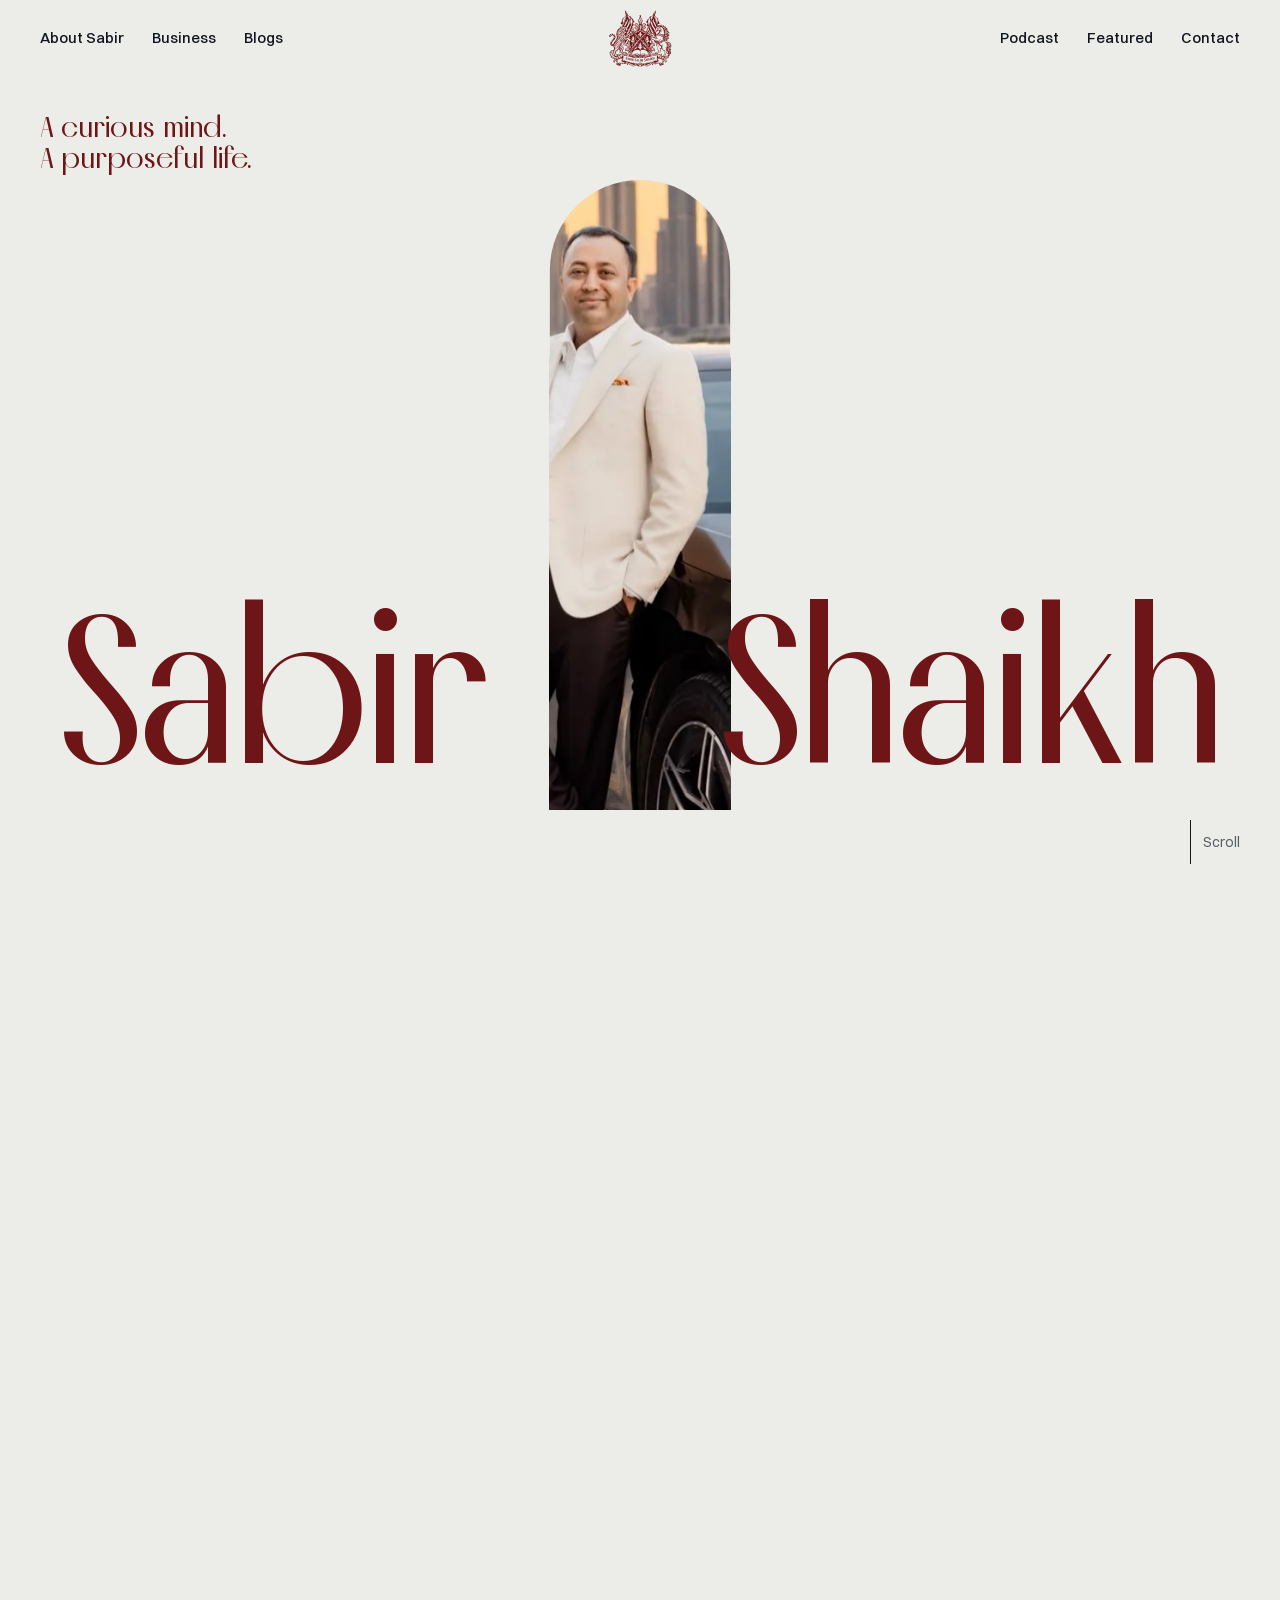
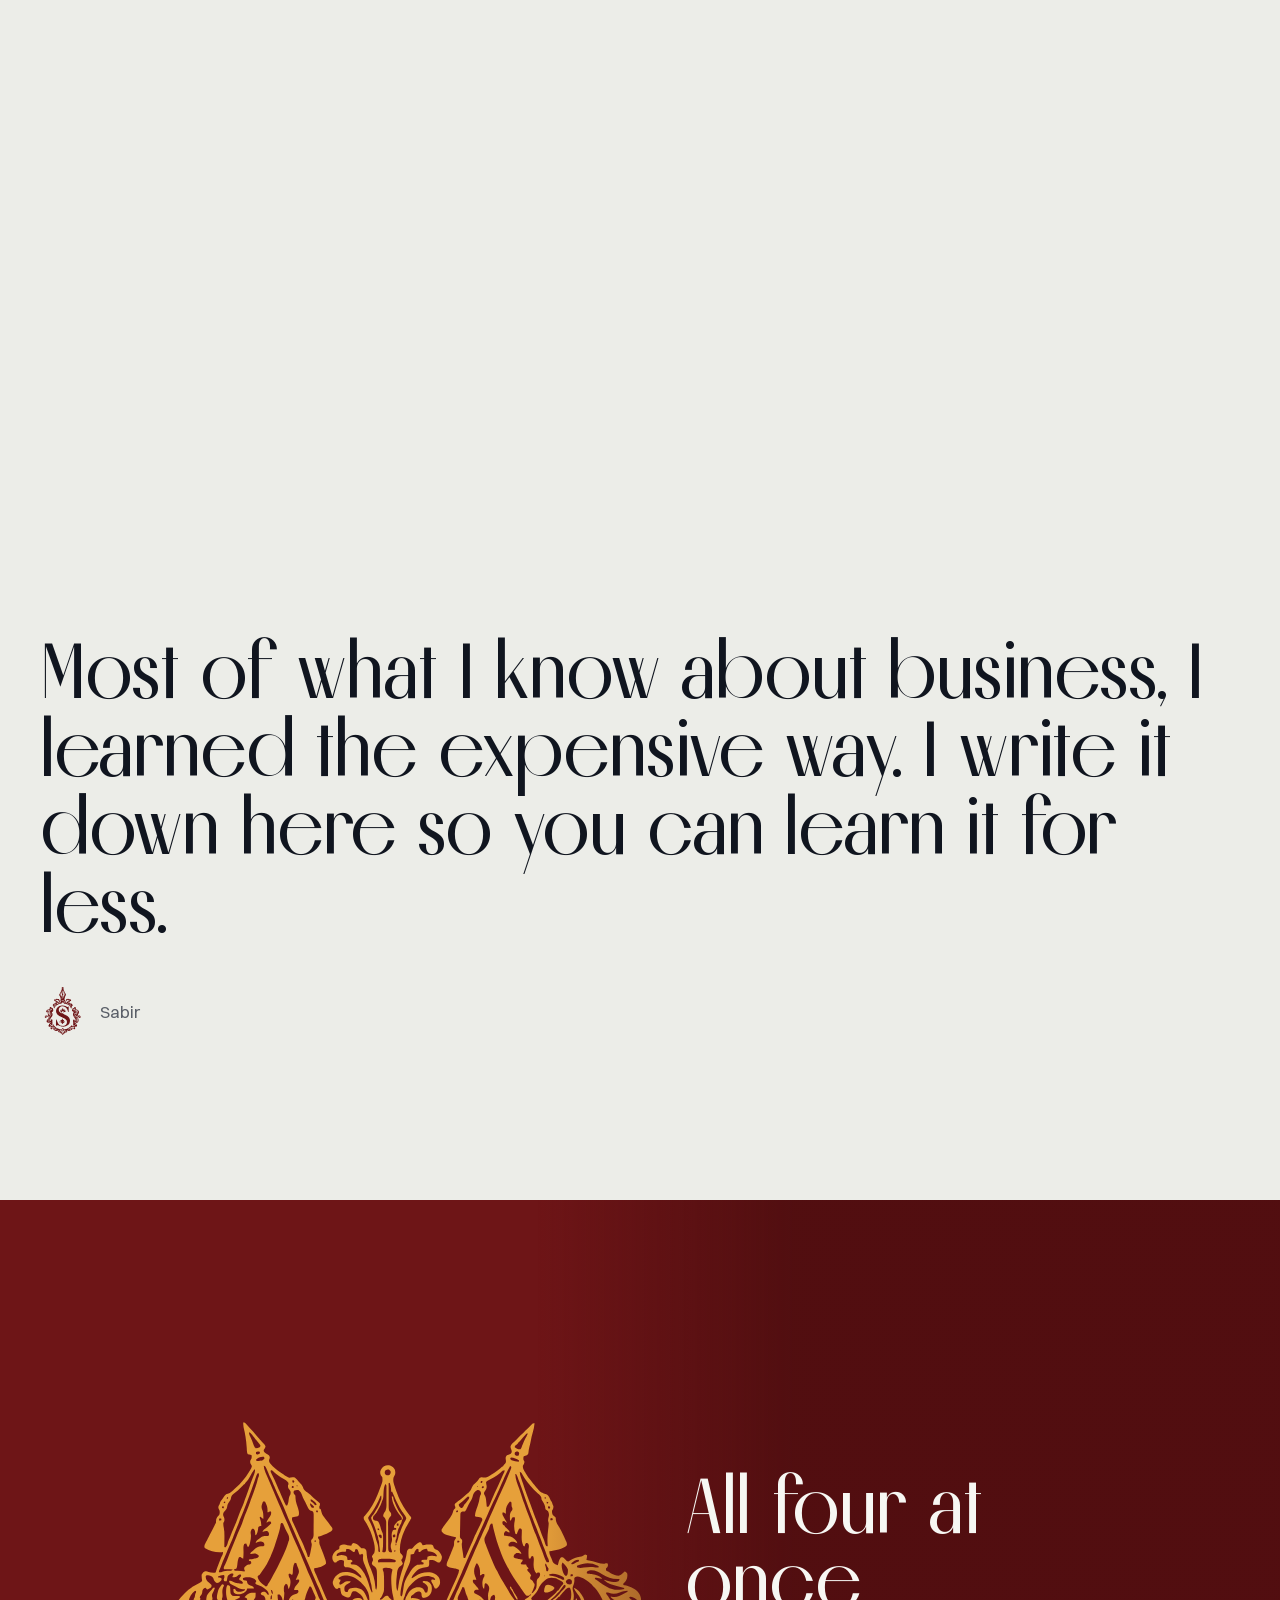
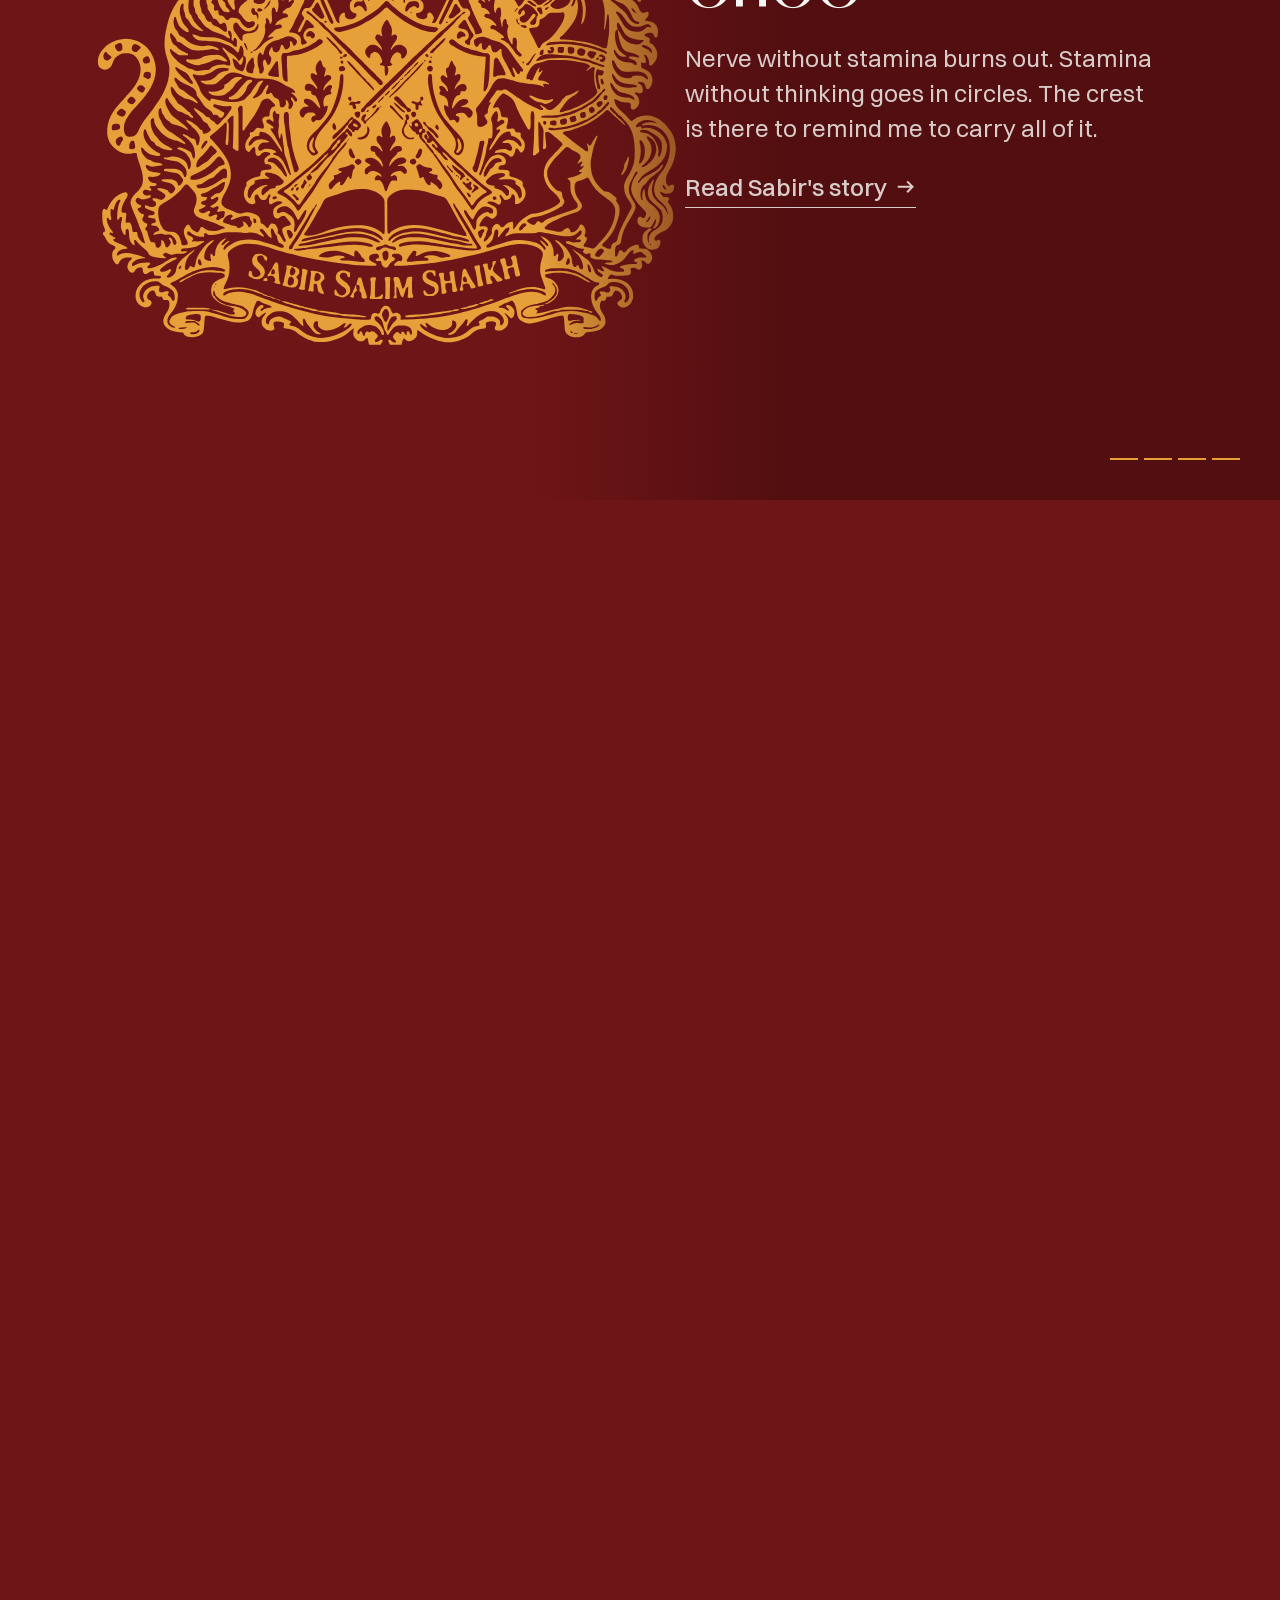
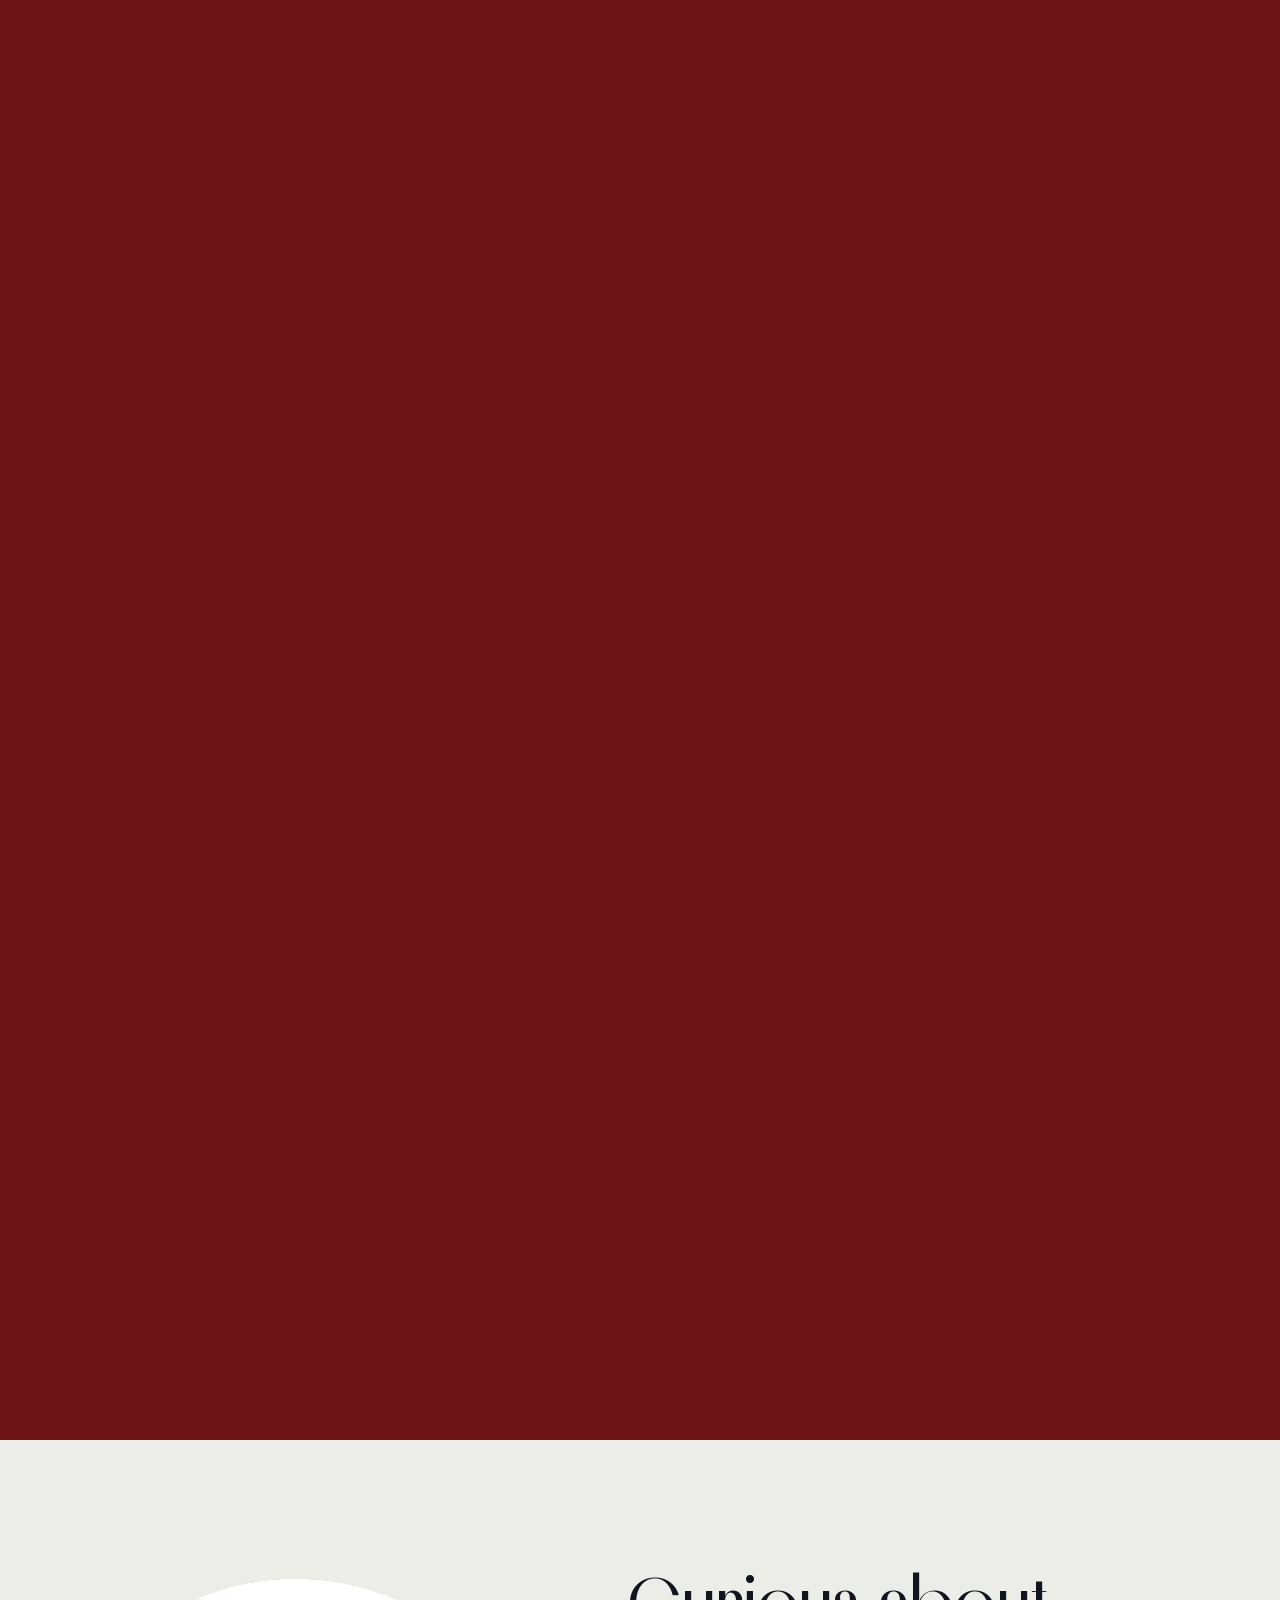
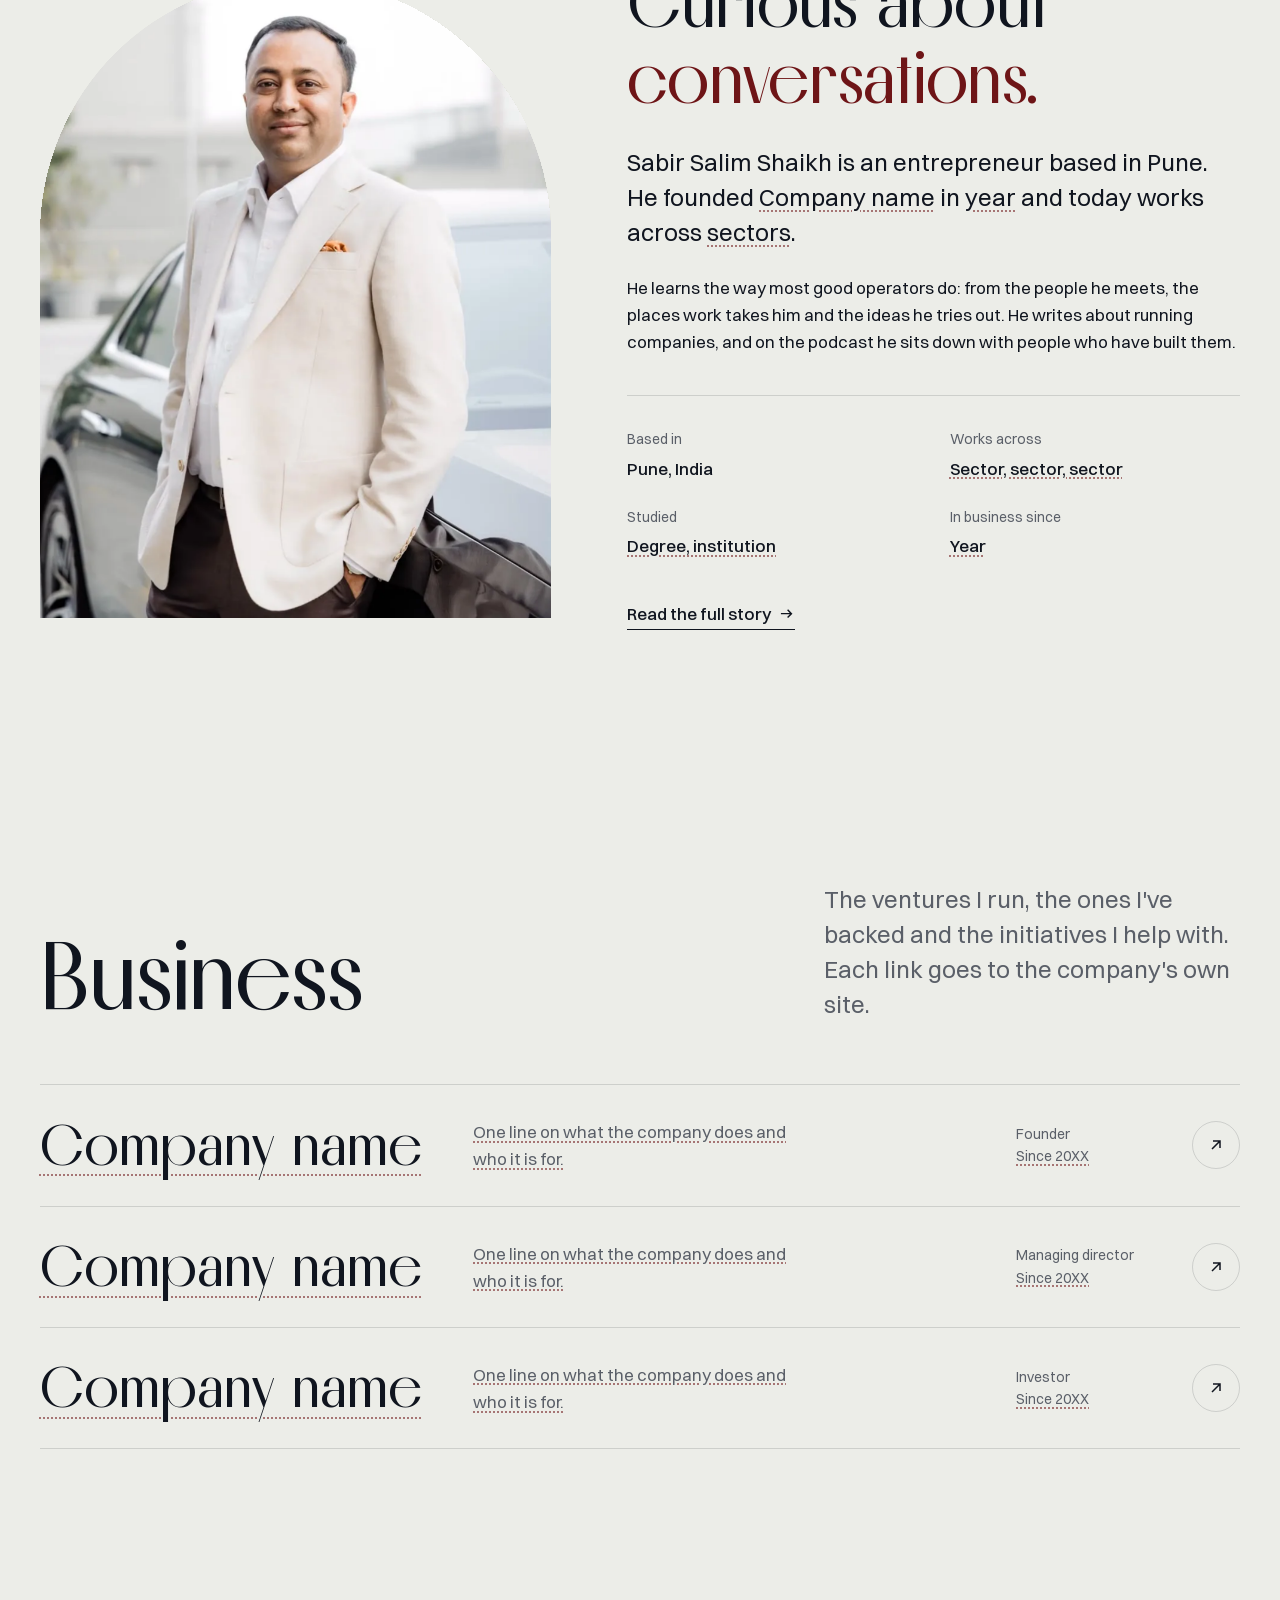
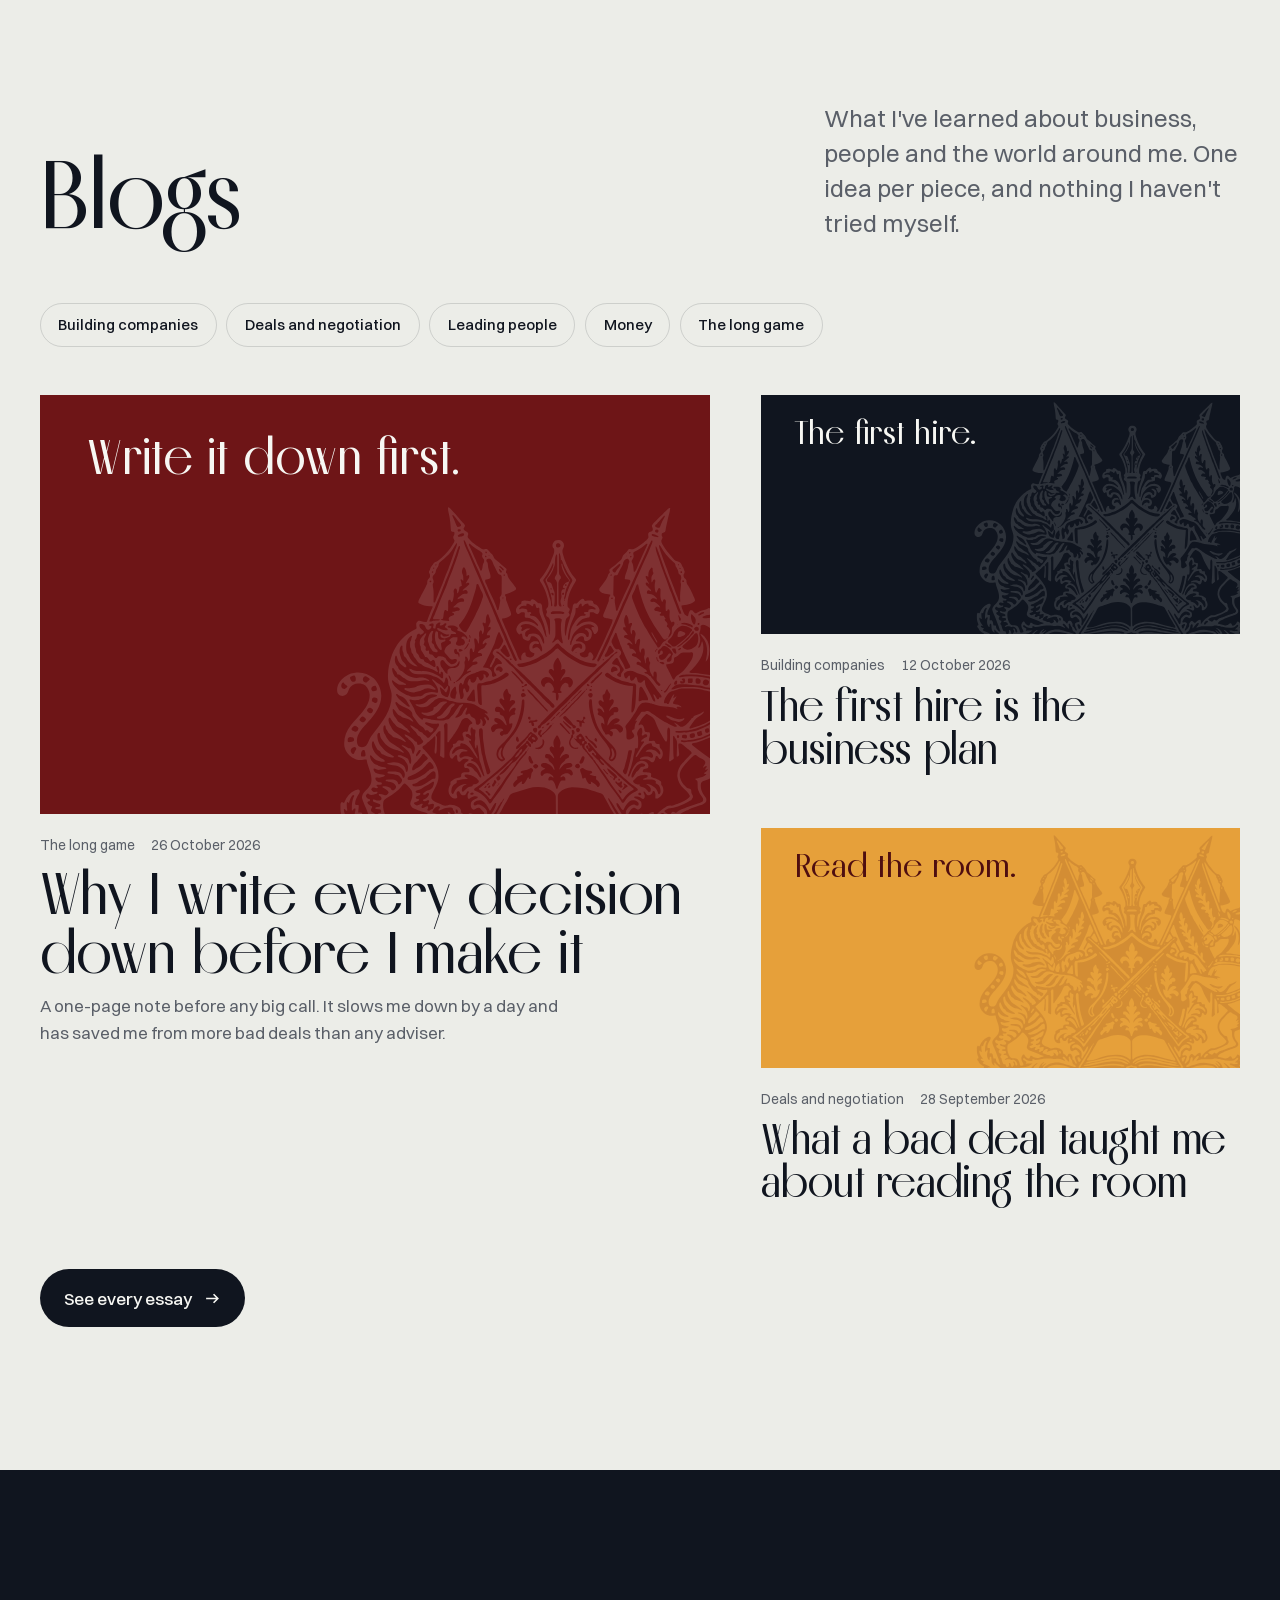
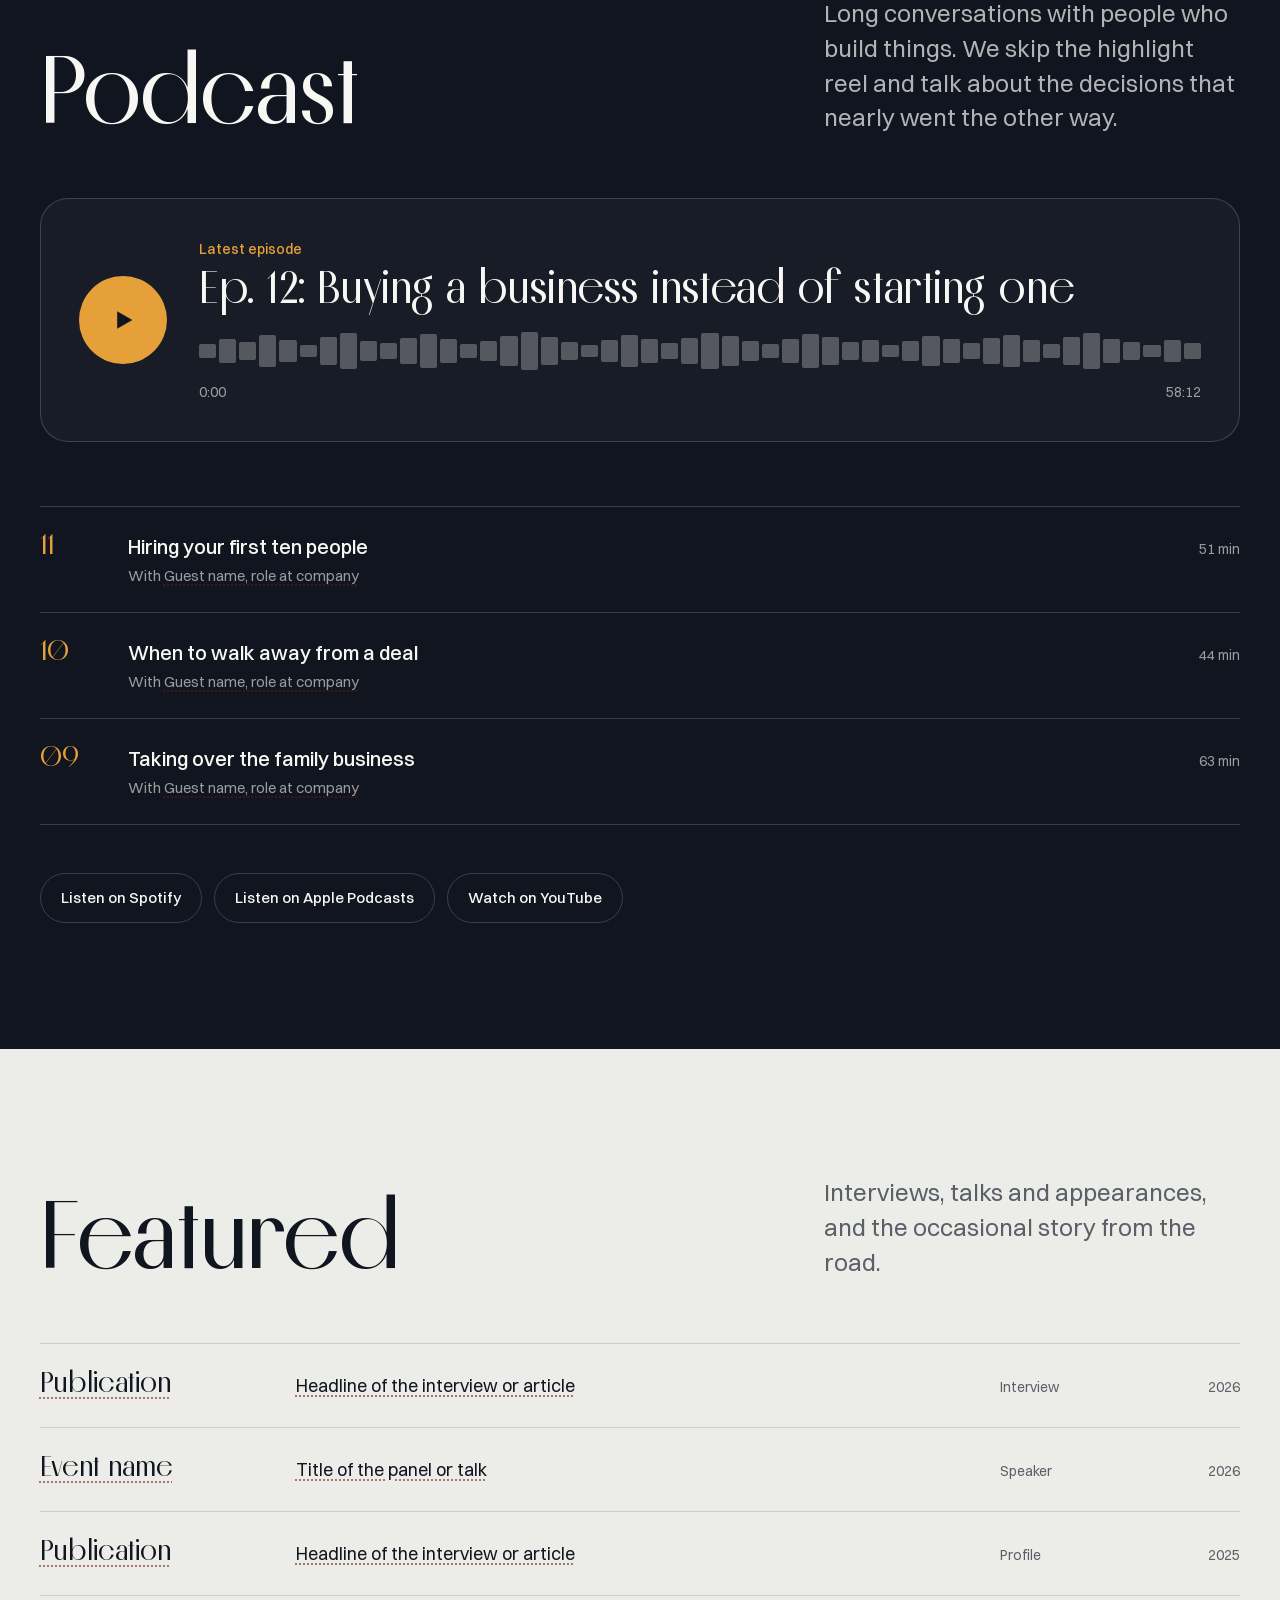
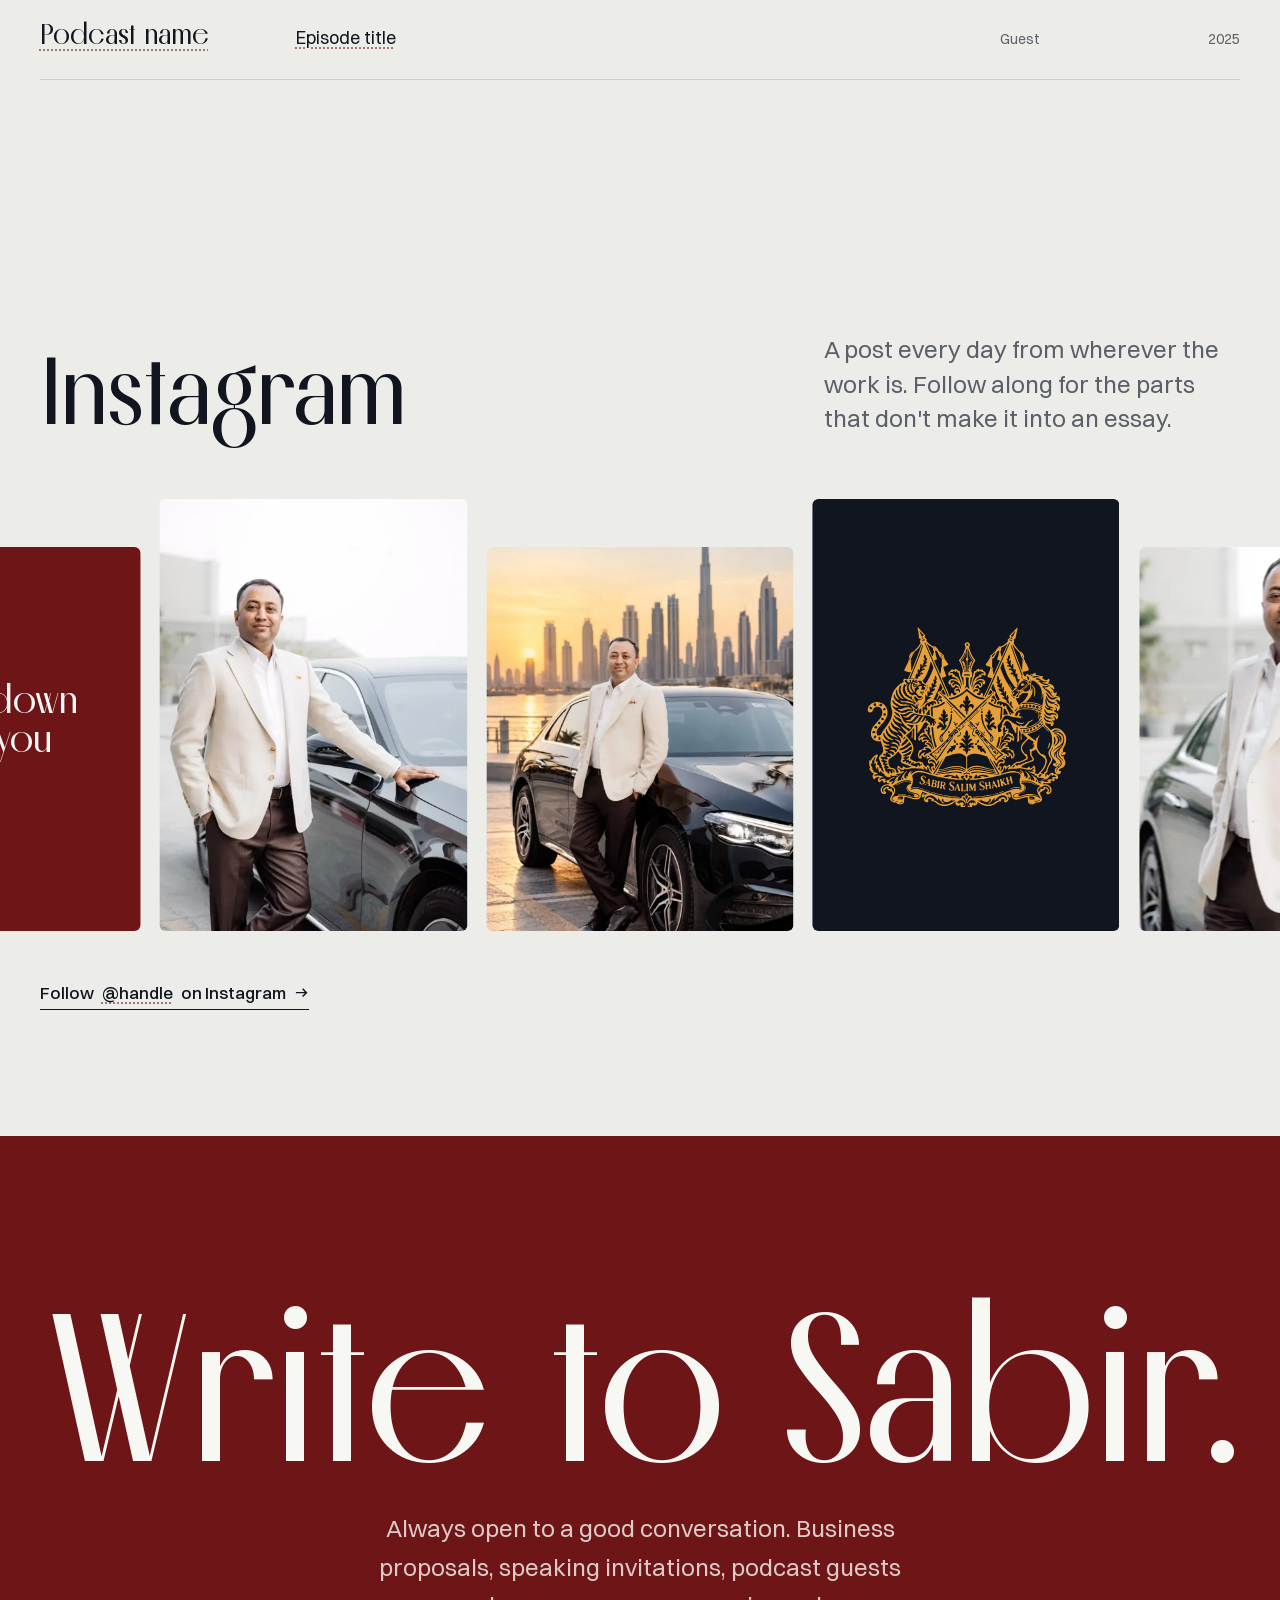
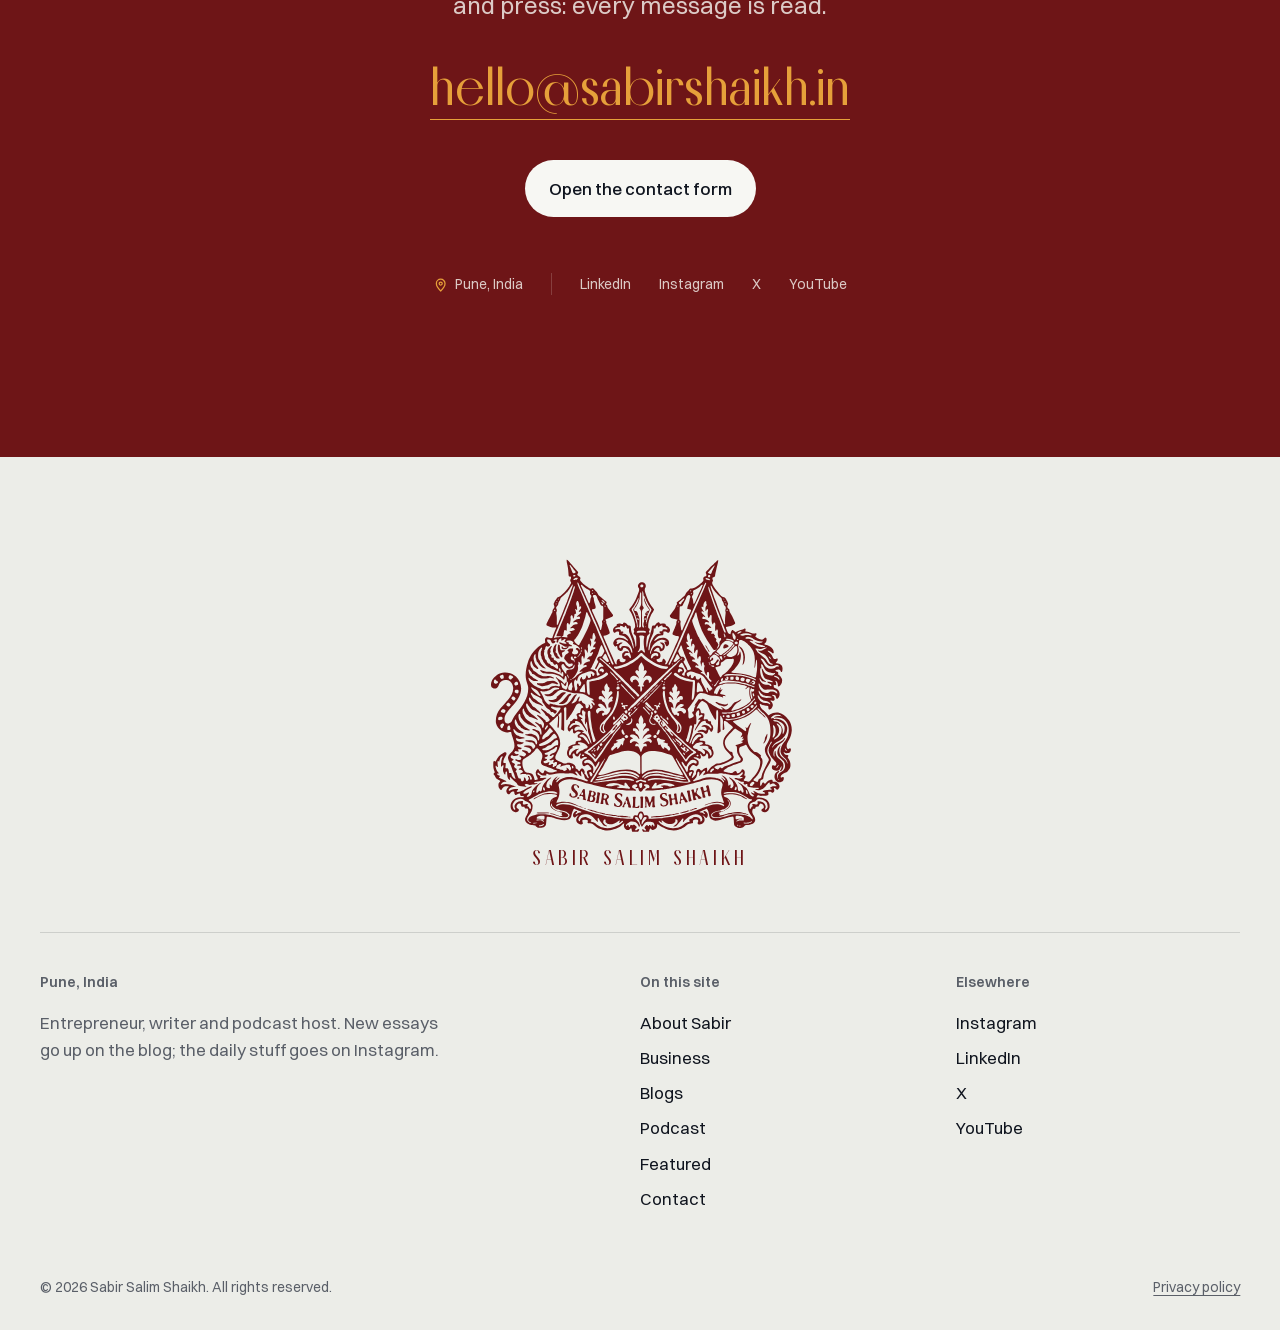
==== commit 70589894: "Add tagline, curiosity theme, Pune location and crest wordmark from the reference mockup Co-Authored" ====
--- a/index.html
+++ b/index.html
@@ -43,7 +43,9 @@
       "url": "https://sabirshaikh.in/",
       "image": "https://sabirshaikh.in/assets/img/sabir-portrait.webp",
       "jobTitle": "Entrepreneur",
-      "description": "Sabir Salim Shaikh is an entrepreneur, writer and podcast host who writes about building businesses.",
+      "description": "Sabir Salim Shaikh is an entrepreneur, writer and podcast host based in Pune, India, who writes about building businesses.",
+      "email": "mailto:hello@sabirshaikh.in",
+      "homeLocation": { "@type": "Place", "name": "Pune, India", "address": { "@type": "PostalAddress", "addressLocality": "Pune", "addressRegion": "Maharashtra", "addressCountry": "IN" } },
       "sameAs": [
         "https://www.instagram.com/",
         "https://www.linkedin.com/",
@@ -118,13 +120,16 @@
         <span class="hero__middle">Salim</span>
         <span class="hero__last">Shaikh</span>
       </h1>
-      <p class="hero__lede">Sabir Salim Shaikh. Entrepreneur, writer and podcast host.</p>
+      <p class="hero__lede">A curious mind.<br>A purposeful life.</p>
       <div class="hero__cue" aria-hidden="true"><i></i>Scroll</div>
       <div class="hero__after">
         <div class="hero__intro">
           <h2>I build businesses and write down what they teach me.</h2>
           <p>Essays on the blog, conversations on the podcast, and a post on Instagram every day for everything in between.</p>
-          <a class="link-arrow" href="blogs/">Read the essays <svg viewBox="0 0 16 16" fill="none" stroke="currentColor" stroke-width="1.5" aria-hidden="true"><path d="M2 8h11M9 4l4 4-4 4"/></svg></a>
+          <div class="hero__links">
+            <a class="link-arrow" href="about/">About Sabir <svg viewBox="0 0 16 16" fill="none" stroke="currentColor" stroke-width="1.5" aria-hidden="true"><path d="M2 8h11M9 4l4 4-4 4"/></svg></a>
+            <a class="link-arrow" href="blogs/">Read the essays <svg viewBox="0 0 16 16" fill="none" stroke="currentColor" stroke-width="1.5" aria-hidden="true"><path d="M2 8h11M9 4l4 4-4 4"/></svg></a>
+          </div>
         </div>
         <ul class="hero__social" aria-label="Sabir on social media">
           <li><a href="https://www.instagram.com/" data-track="instagram" rel="me noopener" target="_blank">Instagram</a></li>
@@ -192,11 +197,15 @@
         <img src="assets/img/sabir-portrait.webp" width="854" height="1280" loading="lazy" decoding="async" alt="Portrait of Sabir Salim Shaikh smiling, hands in pockets, wearing a cream blazer with an orange pocket square">
       </figure>
       <div class="about__body">
-        <h2 id="about-title">About Sabir</h2>
-        <p class="lead">Sabir Salim Shaikh is an entrepreneur. He founded <span class="tbd">Company name</span> in <span class="tbd">year</span> and today works across <span class="tbd">sectors</span>.</p>
-        <p>He writes about running companies, and on the podcast he sits down with people who have built them. Everything he publishes comes from work he has done himself.</p>
+        <h2 id="about-title" class="curious" data-reel>
+          <span class="sr-only">About Sabir. </span>Curious about
+          <span class="reel" aria-hidden="true"><span class="reel__track"><span>ideas.</span><span>people.</span><span>places.</span><span>conversations.</span></span></span>
+          <span class="sr-only">ideas, people, places and conversations.</span>
+        </h2>
+        <p class="lead">Sabir Salim Shaikh is an entrepreneur based in Pune. He founded <span class="tbd">Company name</span> in <span class="tbd">year</span> and today works across <span class="tbd">sectors</span>.</p>
+        <p>He learns the way most good operators do: from the people he meets, the places work takes him and the ideas he tries out. He writes about running companies, and on the podcast he sits down with people who have built them.</p>
         <dl class="facts">
-          <div><dt>Based in</dt><dd class="tbd">City, country</dd></div>
+          <div><dt>Based in</dt><dd>Pune, India</dd></div>
           <div><dt>Works across</dt><dd class="tbd">Sector, sector, sector</dd></div>
           <div><dt>Studied</dt><dd class="tbd">Degree, institution</dd></div>
           <div><dt>In business since</dt><dd class="tbd">Year</dd></div>
@@ -210,7 +219,7 @@
     <div class="wrap">
       <div class="section__head">
         <h2 id="business-title">Business</h2>
-        <p>The companies I run and the ones I've backed. Each link goes to the company's own site.</p>
+        <p>The ventures I run, the ones I've backed and the initiatives I help with. Each link goes to the company's own site.</p>
       </div>
       <ul class="ventures">
         <li class="venture"><a href="#" data-track="venture">
@@ -239,7 +248,7 @@
     <div class="wrap">
       <div class="section__head">
         <h2 id="blogs-title">Blogs</h2>
-        <p>Essays on building companies, making deals and leading people. One idea per piece, and nothing I haven't tried myself.</p>
+        <p>What I've learned about business, people and the world around me. One idea per piece, and nothing I haven't tried myself.</p>
       </div>
       <ul class="topics" aria-label="Browse by topic">
         <li><a class="topic" href="blogs/?topic=building">Building companies</a></li>
@@ -321,7 +330,7 @@
     <div class="wrap">
       <div class="section__head">
         <h2 id="featured-title">Featured</h2>
-        <p>Interviews, panels and the occasional article with my name on it.</p>
+        <p>Interviews, talks and appearances, and the occasional story from the road.</p>
       </div>
       <ul class="press">
         <li><span class="press__outlet tbd">Publication</span><a class="press__head tbd" href="#" data-track="press">Headline of the interview or article</a><span class="press__kind">Interview</span><span class="press__year">2026</span></li>
@@ -355,11 +364,18 @@
   <section class="reach" aria-labelledby="reach-title" data-dark>
     <div class="wrap">
       <h2 id="reach-title">Write to Sabir.</h2>
-      <p>Business proposals, speaking invitations, podcast guests and press. Every message is read.</p>
+      <p>Always open to a good conversation. Business proposals, speaking invitations, podcast guests and press: every message is read.</p>
       <a class="reach__mail" href="mailto:hello@sabirshaikh.in" data-track="email">hello@sabirshaikh.in</a>
       <div class="reach__actions">
         <a class="btn btn--light" href="contact/">Open the contact form</a>
       </div>
+      <ul class="reach__meta">
+        <li class="reach__place"><svg viewBox="0 0 16 16" fill="none" stroke="currentColor" stroke-width="1.3" aria-hidden="true"><path d="M8 14.5s4.5-4.1 4.5-7.7a4.5 4.5 0 0 0-9 0c0 3.6 4.5 7.7 4.5 7.7z"/><circle cx="8" cy="6.8" r="1.6"/></svg>Pune, India</li>
+        <li><a href="https://www.linkedin.com/" data-track="linkedin" rel="me noopener" target="_blank">LinkedIn</a></li>
+        <li><a href="https://www.instagram.com/" data-track="instagram" rel="me noopener" target="_blank">Instagram</a></li>
+        <li><a href="https://x.com/" data-track="x" rel="me noopener" target="_blank">X</a></li>
+        <li><a href="https://www.youtube.com/" data-track="youtube" rel="me noopener" target="_blank">YouTube</a></li>
+      </ul>
     </div>
   </section>
 
@@ -369,11 +385,12 @@
 <footer class="foot">
   <div class="wrap">
     <a href="" class="foot__crest" aria-label="Back to the home page">
-      <svg viewBox="0 0 1825 1590" class="crest" role="img" aria-label="The Sabir Salim Shaikh crest"><use href="assets/img/crest.svg#c"/></svg>
+      <svg viewBox="0 0 1825 1590" class="crest" aria-hidden="true"><use href="assets/img/crest.svg#c"/></svg>
+      <span class="foot__mark">Sabir Salim Shaikh</span>
     </a>
     <div class="foot__grid">
       <div>
-        <h2>Sabir Salim Shaikh</h2>
+        <h2>Pune, India</h2>
         <p class="foot__note">Entrepreneur, writer and podcast host. New essays go up on the blog; the daily stuff goes on Instagram.</p>
       </div>
       <div>
@@ -398,7 +415,7 @@
       </div>
     </div>
     <div class="foot__base">
-      <span>&copy; 2026 Sabir Salim Shaikh</span>
+      <span>&copy; 2026 Sabir Salim Shaikh. All rights reserved.</span>
       <a href="privacy-policy/">Privacy policy</a>
     </div>
   </div>
--- a/assets/css/site.css
+++ b/assets/css/site.css
@@ -175,7 +175,7 @@
 .hero__middle { position: absolute; width: 1px; height: 1px; overflow: hidden; clip: rect(0 0 0 0); white-space: nowrap; }
 .hero__lede {
   position: absolute; left: var(--gutter); top: calc(var(--nav-h) + 4svh); z-index: 2; max-width: 17rem;
-  font-size: var(--t-lead); line-height: 1.35; margin: 0; will-change: opacity;
+  font: 500 clamp(1.5rem, 1.1rem + 0.9vw, 2.1rem) / 1.05 var(--display); color: var(--oxblood); margin: 0; will-change: opacity;
 }
 .hero__cue { position: absolute; right: var(--gutter); bottom: 4svh; z-index: 2; display: flex; align-items: center; gap: 0.75rem; font-size: var(--t-small); color: var(--slate); }
 .hero__cue i { width: 1px; height: 44px; background: var(--line); position: relative; overflow: hidden; }
@@ -187,6 +187,7 @@
 .hero__intro { grid-column: 1; padding: 0 2.5rem 8svh var(--gutter); max-width: 30rem; opacity: 0; transform: translateY(24px); will-change: opacity, transform; }
 .hero__intro h2 { font-size: clamp(2.4rem, 1.5rem + 2.4vw, 4rem); margin-bottom: 1.25rem; color: var(--oxblood); }
 .hero__intro p { color: var(--slate); }
+.hero__links { display: flex; flex-wrap: wrap; gap: 1rem 1.75rem; }
 .hero__social { grid-column: 3; justify-self: end; list-style: none; margin: 0; padding: 0 var(--gutter) 8svh 0; text-align: right; font-family: var(--display); font-size: clamp(1.75rem, 1.2rem + 1.2vw, 2.5rem); line-height: 1.15; opacity: 0; transform: translateY(24px); will-change: opacity, transform; }
 .hero__social a { text-decoration: none; }
 .hero__social a:hover { color: var(--oxblood); }
@@ -254,6 +255,11 @@
 .about__photo img { width: 100%; height: 118%; object-fit: cover; object-position: 50% 20%; will-change: transform; }
 .about__body h2 { font-size: var(--t-h2); margin-bottom: 2rem; }
 .about__body .lead { font-size: var(--t-lead); line-height: 1.45; }
+/* "Curious about" + a word reel that turns over as the section scrolls past. */
+.about__body .curious { font-size: clamp(2.75rem, 1.5rem + 3.6vw, 5.5rem); line-height: 1.05; }
+.reel { display: block; height: 1.5em; margin: -0.2em 0 -0.25em; overflow: hidden; color: var(--oxblood); }
+.reel__track { display: flex; flex-direction: column; transition: transform 700ms var(--ease-out); will-change: transform; }
+.reel__track span { display: block; height: 1.5em; line-height: 1.5; }
 .facts { display: grid; grid-template-columns: repeat(2, minmax(0, 1fr)); gap: 1.5rem 2rem; margin: 2.5rem 0; padding: 2rem 0 0; border-top: 1px solid var(--line); }
 .facts dt { font-size: var(--t-small); color: var(--slate); margin-bottom: 0.25rem; }
 .facts dd { margin: 0; font-weight: 500; }
@@ -366,10 +372,16 @@
 .reach p { font-size: var(--t-lead); color: rgba(247, 247, 243, 0.8); max-width: 34rem; margin: 0 auto 2.5rem; }
 .reach__mail { display: inline-block; font: 500 clamp(1.8rem, 1rem + 2.6vw, 3.25rem) / 1 var(--display); color: var(--saffron); text-decoration: none; border-bottom: 1px solid currentColor; padding-bottom: 0.3rem; margin-bottom: 2.5rem; }
 .reach__actions { display: flex; flex-wrap: wrap; gap: 1rem; justify-content: center; }
+.reach__meta { list-style: none; display: flex; flex-wrap: wrap; justify-content: center; gap: 0.75rem 1.75rem; margin: 3.5rem 0 0; padding: 0; font-size: var(--t-small); color: rgba(247, 247, 243, 0.8); }
+.reach__meta a { text-decoration: none; }
+.reach__meta a:hover { color: var(--saffron); }
+.reach__place { display: inline-flex; align-items: center; gap: 0.4rem; padding-right: 1.75rem; border-right: 1px solid var(--line-light); }
+.reach__place svg { width: 1.1em; height: 1.1em; color: var(--saffron); }
 
 /* ---------- Footer ---------- */
 .foot { background: var(--haze); padding: 6rem 0 2rem; }
-.foot__crest { display: block; width: min(320px, 70vw); margin: 0 auto 4rem; color: var(--oxblood); }
+.foot__crest { display: block; width: min(320px, 70vw); margin: 0 auto 4rem; color: var(--oxblood); text-decoration: none; text-align: center; }
+.foot__mark { display: block; margin-top: 1rem; font: 500 clamp(1rem, 0.85rem + 0.5vw, 1.3rem) / 1 var(--display); letter-spacing: 0.18em; text-transform: uppercase; }
 .foot__grid { display: grid; grid-template-columns: 2fr 1fr 1fr; gap: 2rem; padding-top: 2.5rem; border-top: 1px solid var(--line); }
 .foot__grid h2 { font: 600 var(--t-small)/1.4 var(--text); color: var(--slate); margin-bottom: 1rem; letter-spacing: 0; }
 .foot__grid ul { list-style: none; margin: 0; padding: 0; display: grid; gap: 0.5rem; }
@@ -505,3 +517,5 @@
 .rm .tour__captions { height: auto; display: grid; gap: 3rem; margin: 0; padding: 0 var(--gutter); max-width: var(--max); margin-inline: auto; grid-template-columns: repeat(auto-fit, minmax(16rem, 1fr)); }
 .rm .tour__cap { position: static; opacity: 1; transform: none; }
 .rm .tour__progress { display: none; }
+.rm .reel { height: auto; }
+.rm .reel__track { transform: none !important; }
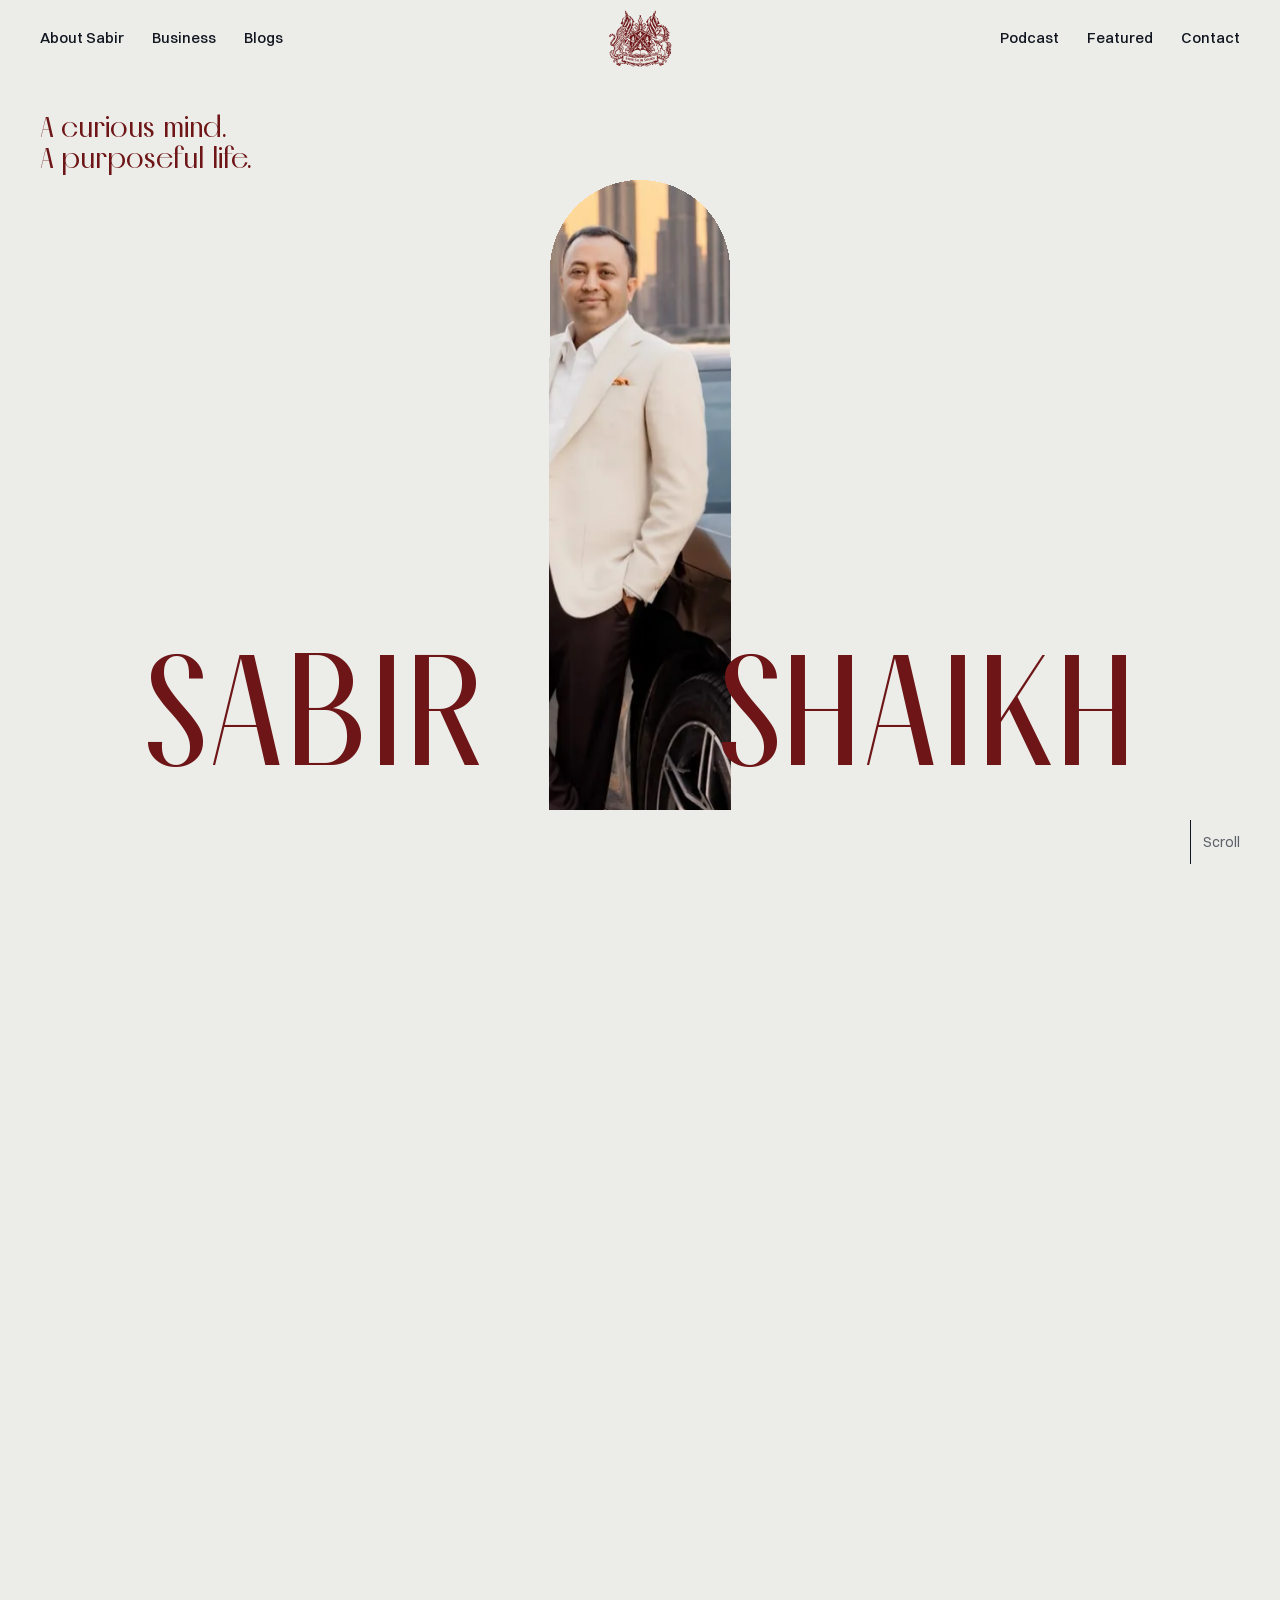
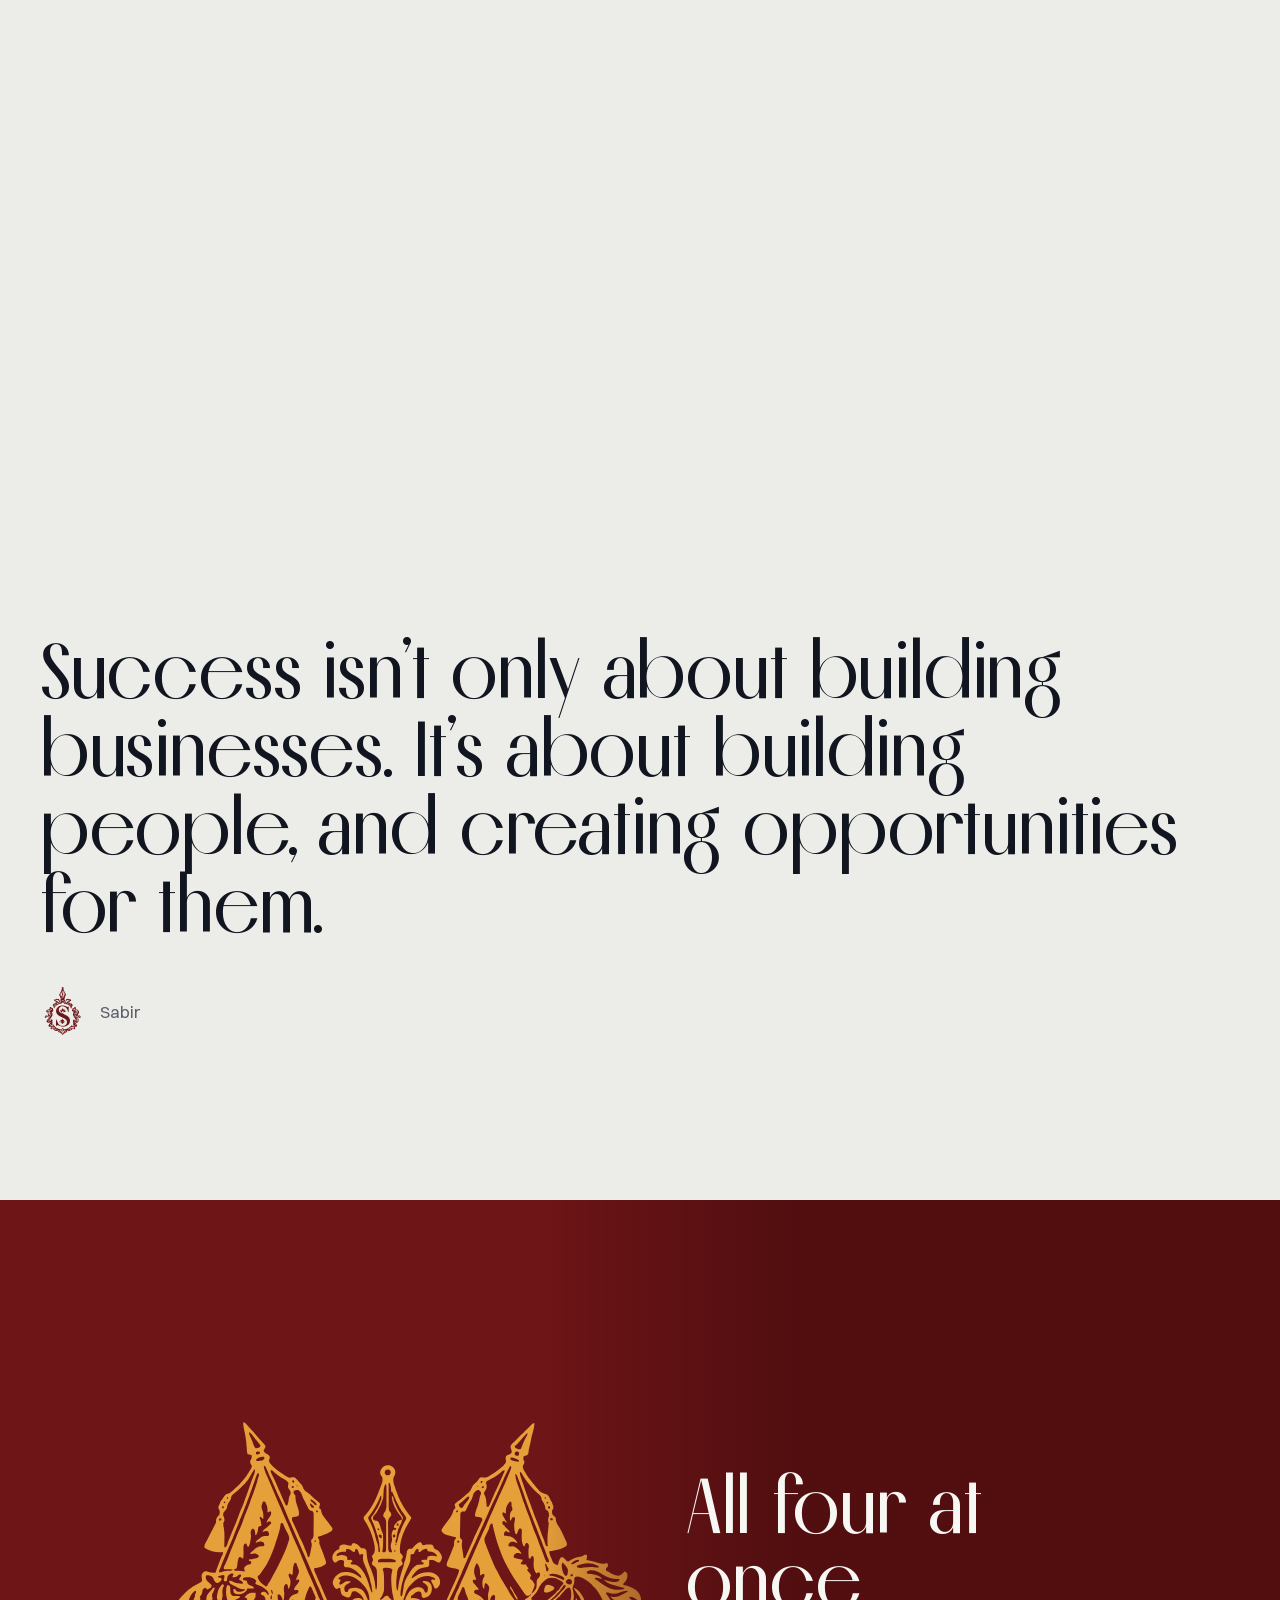
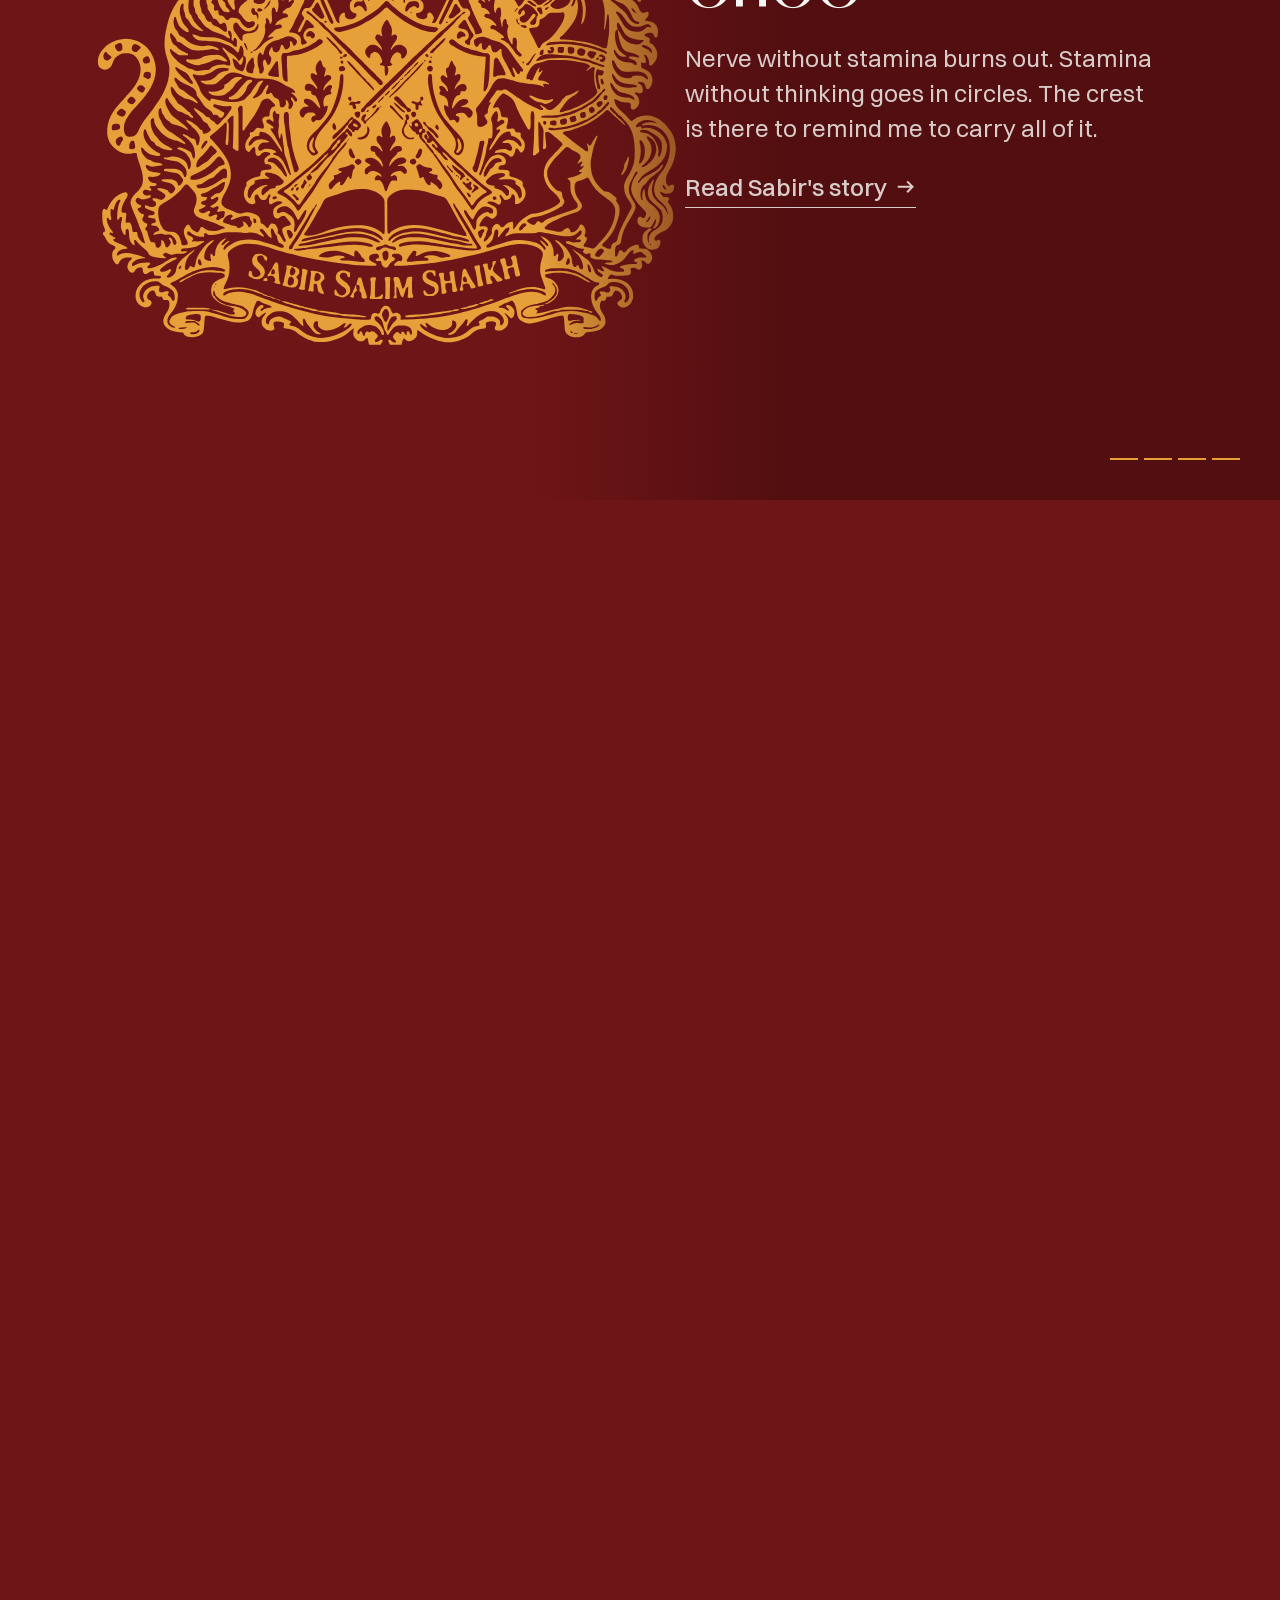
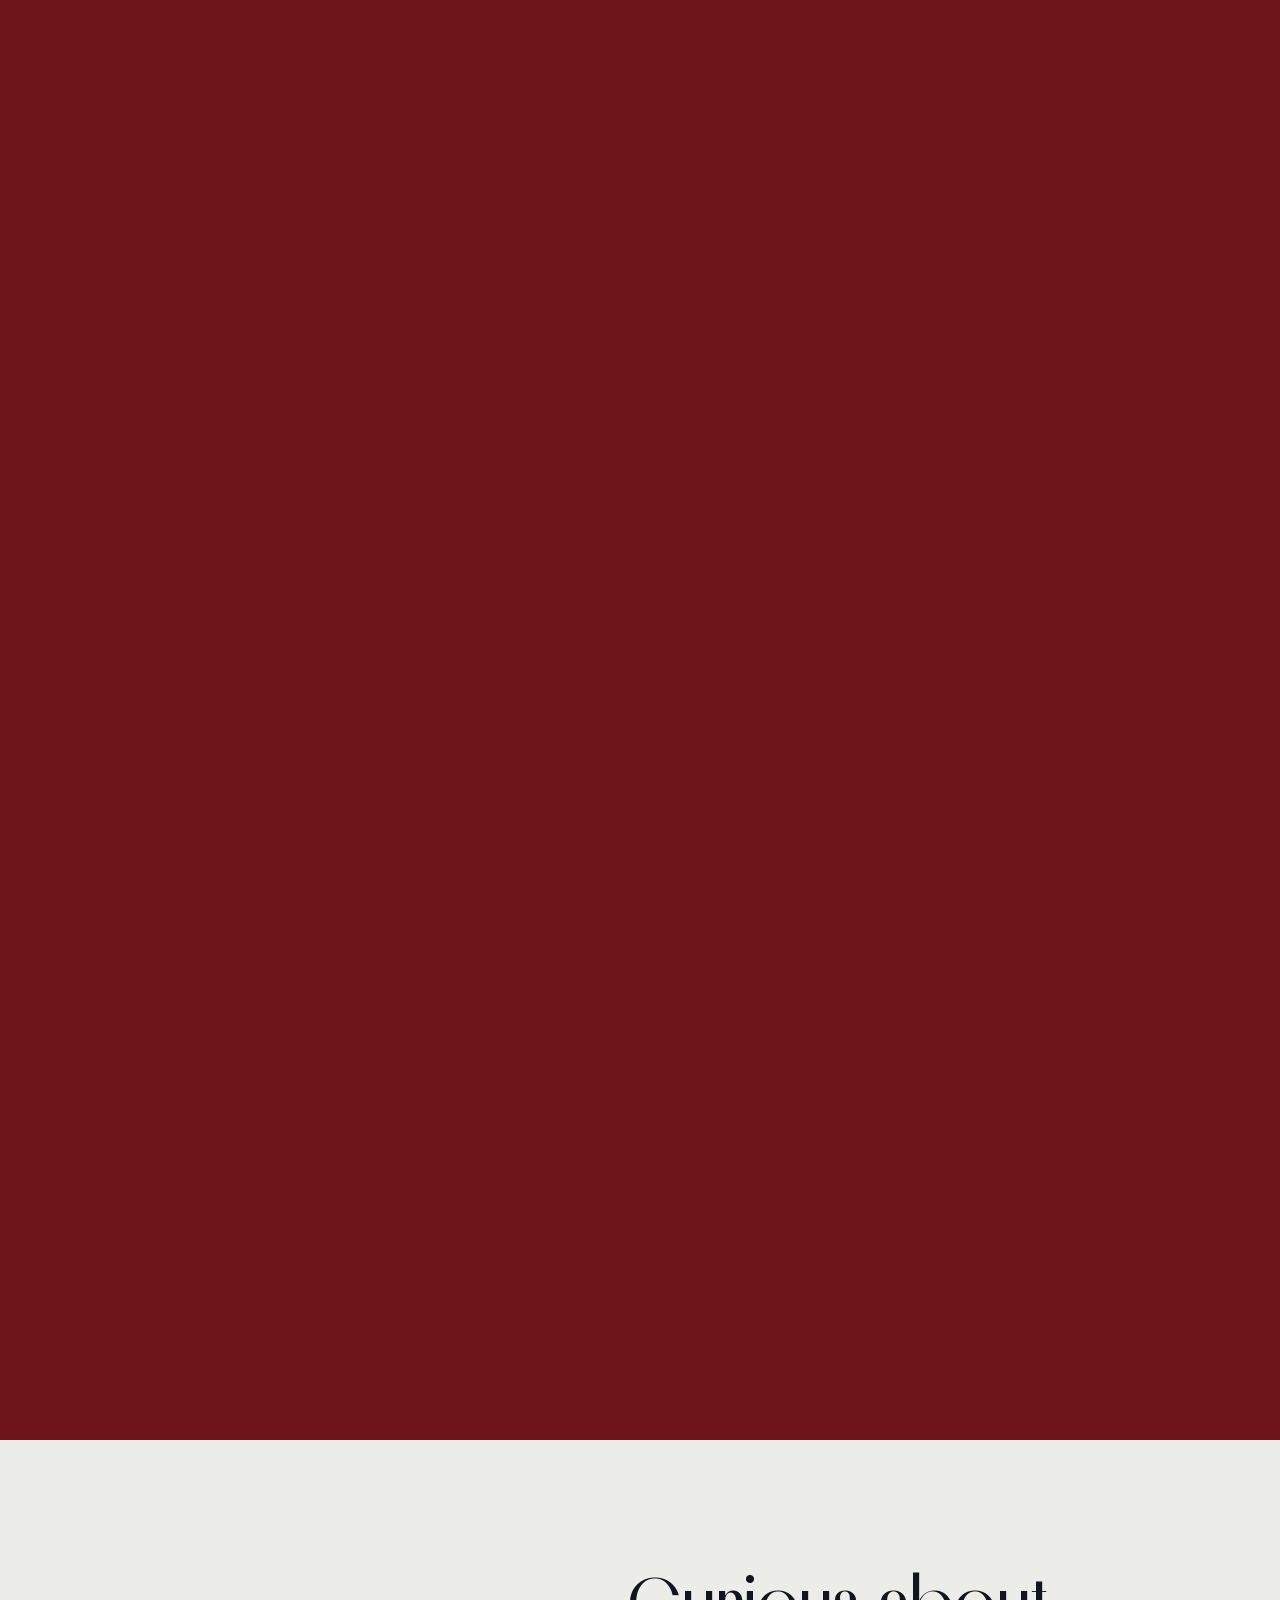
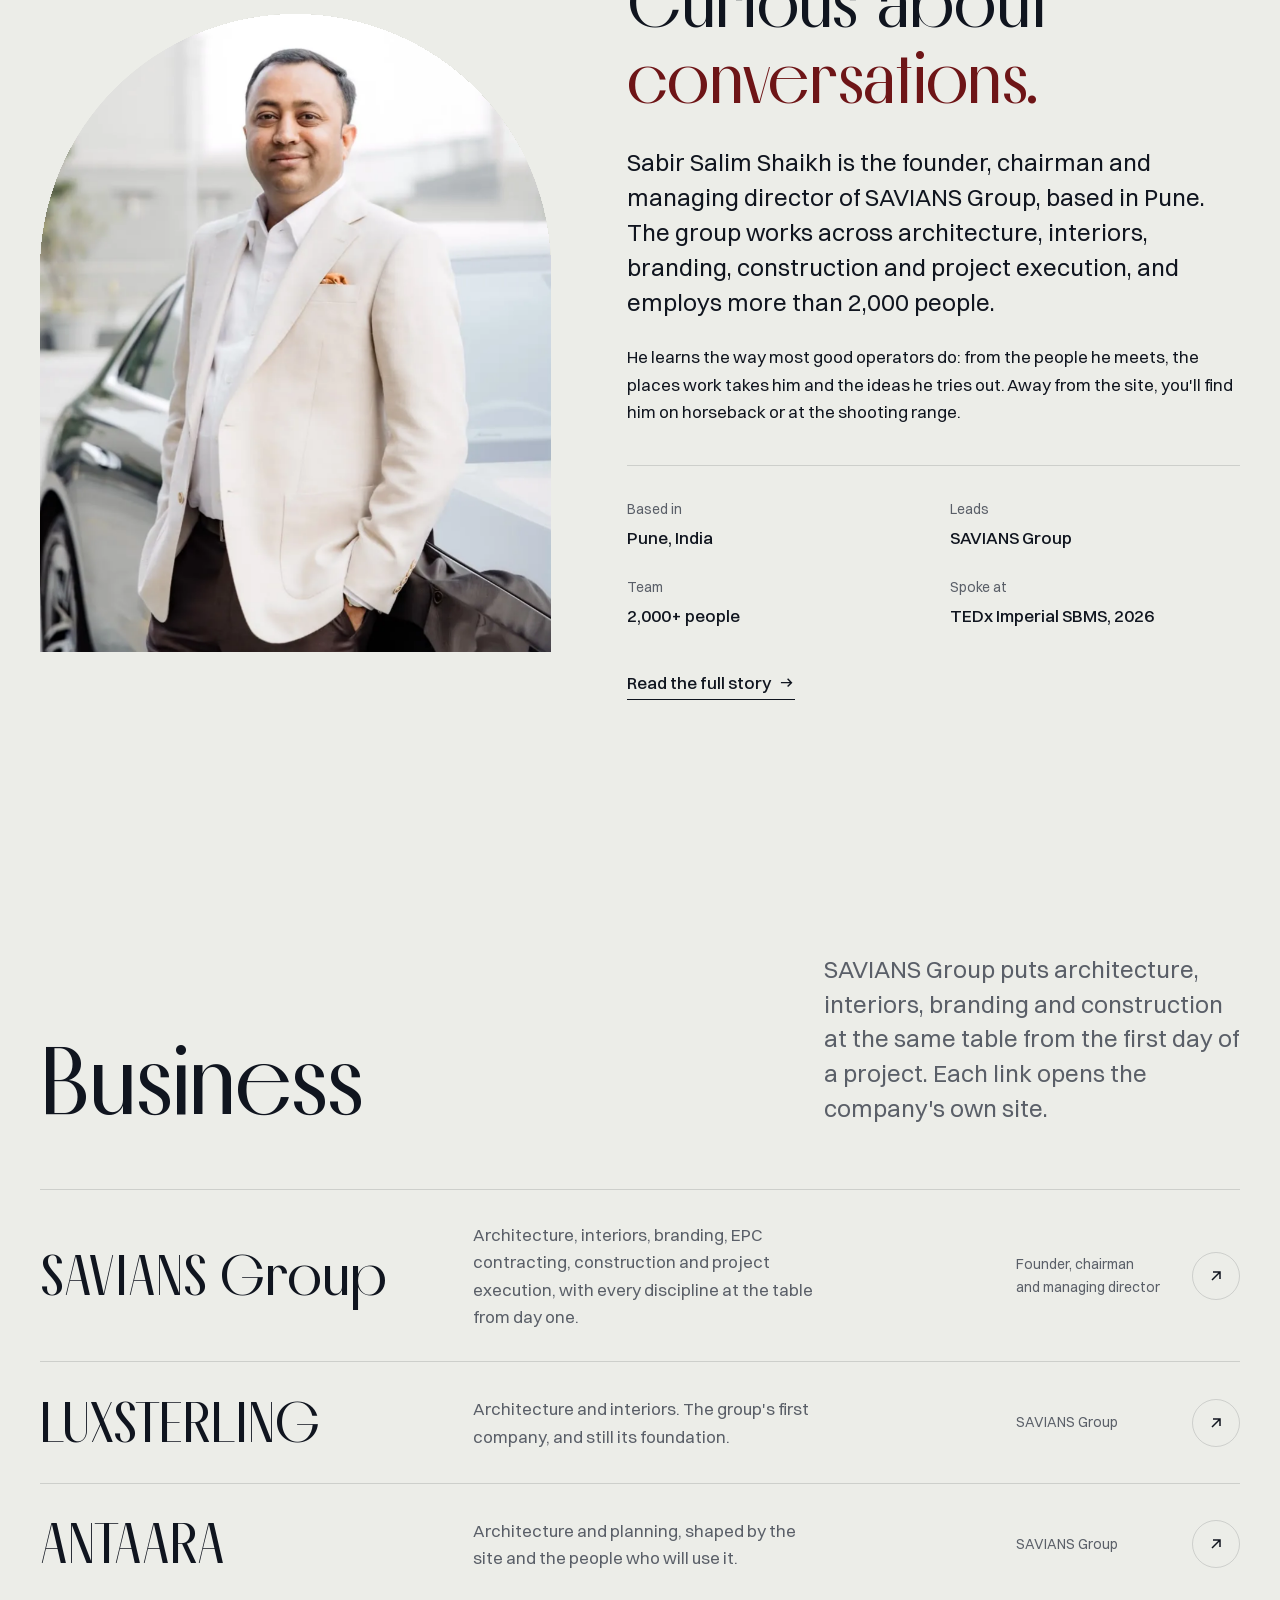
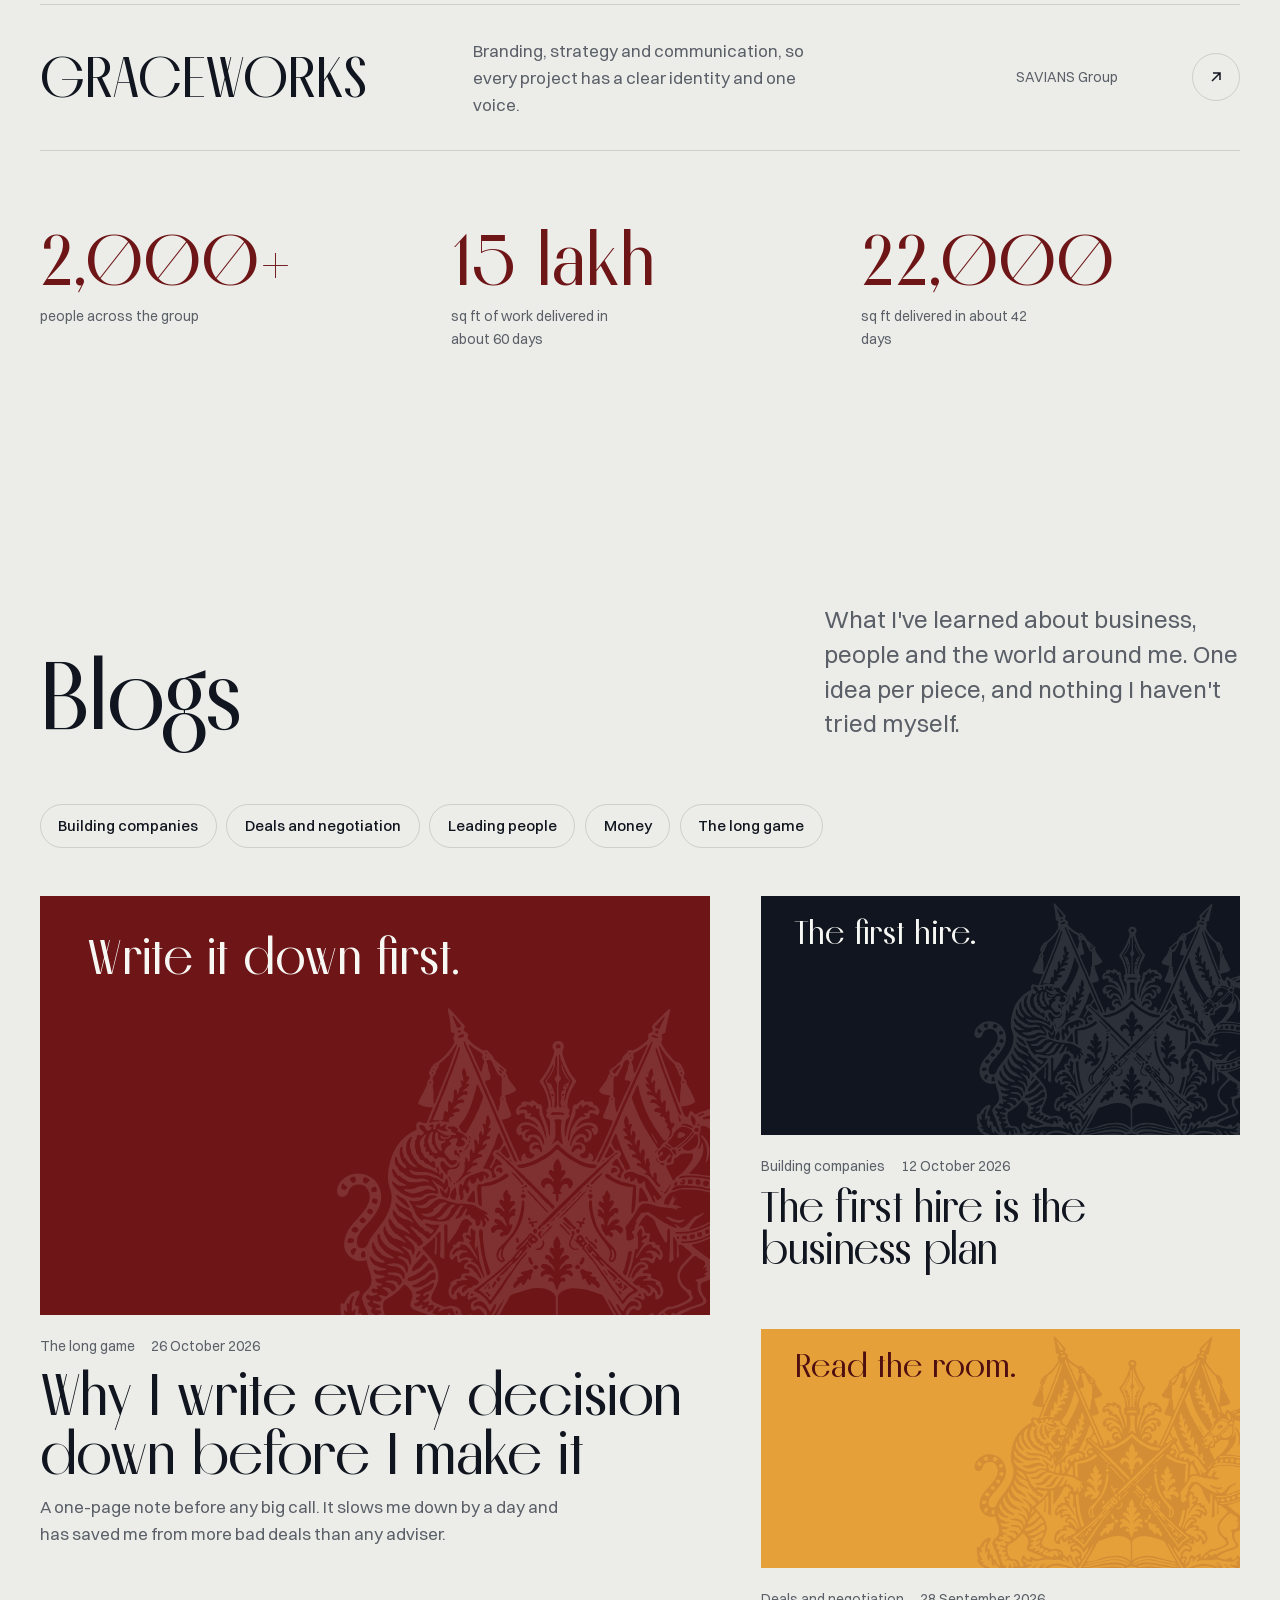
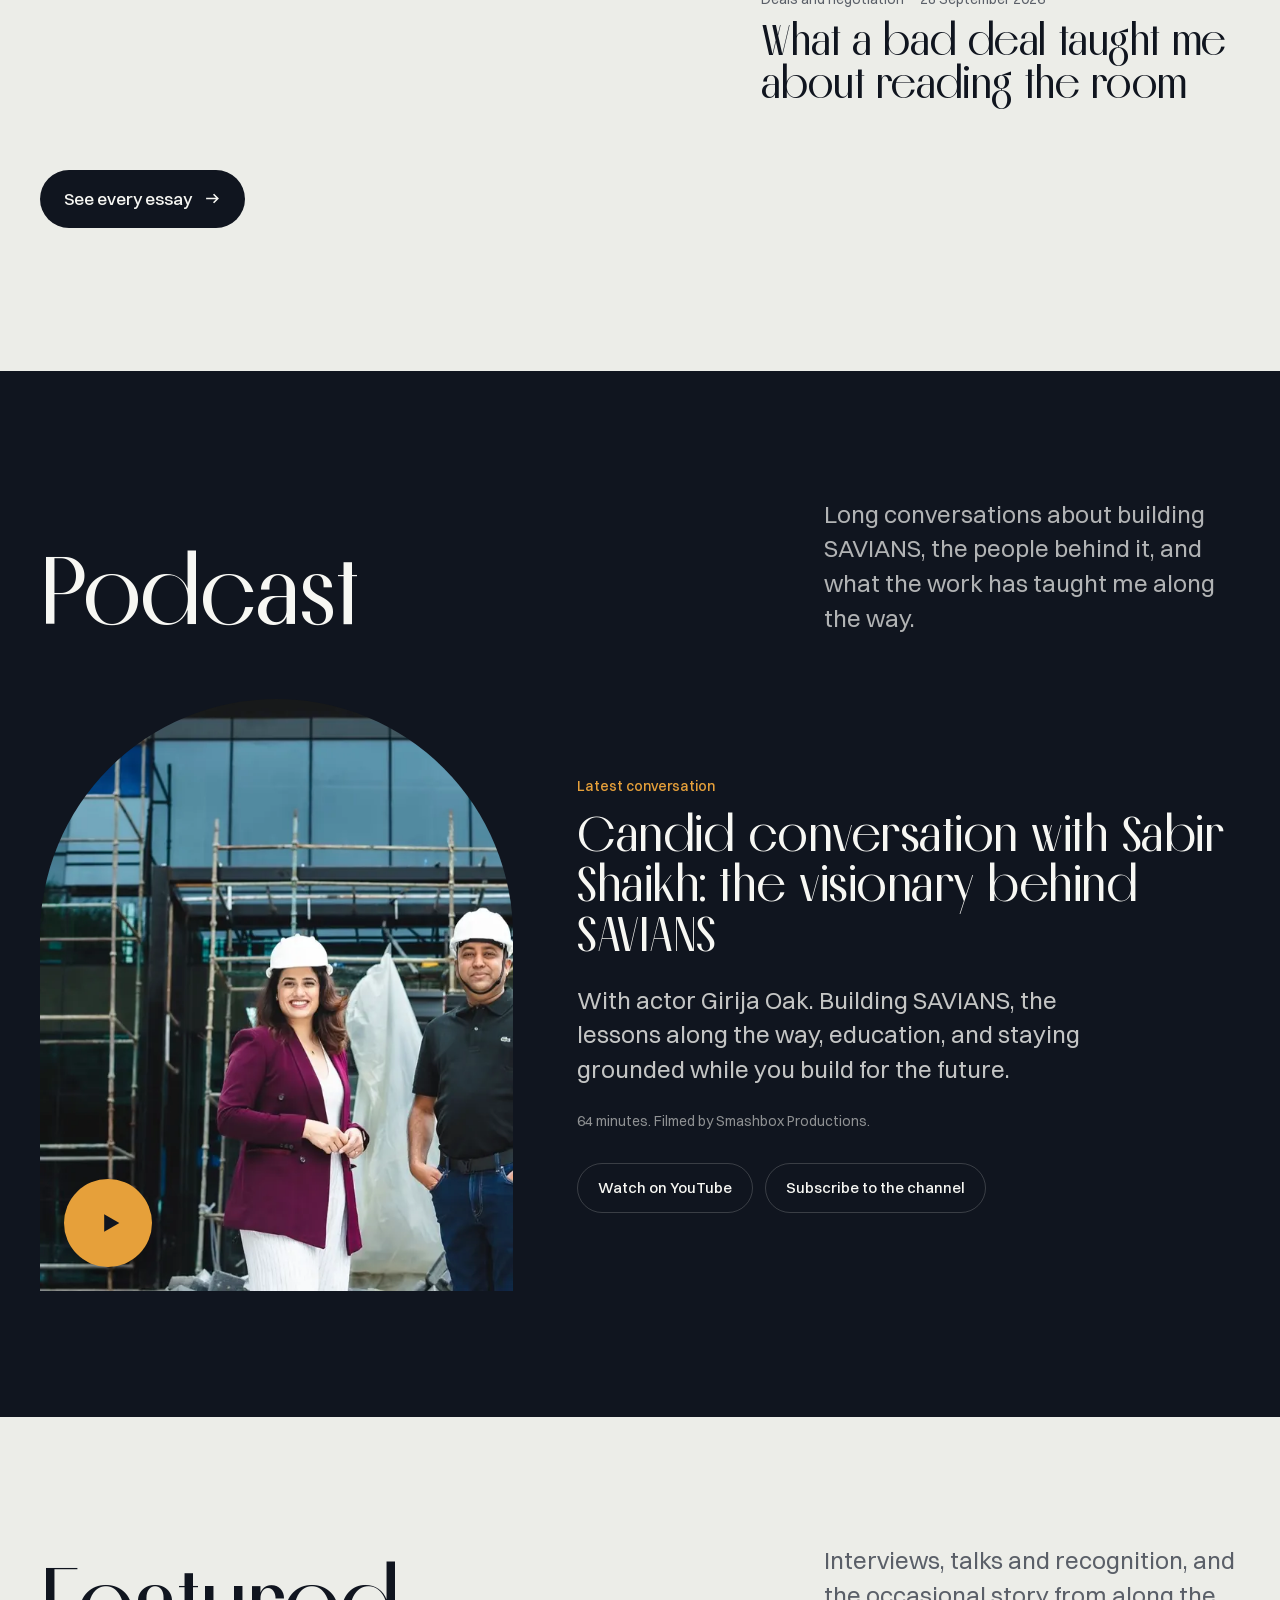
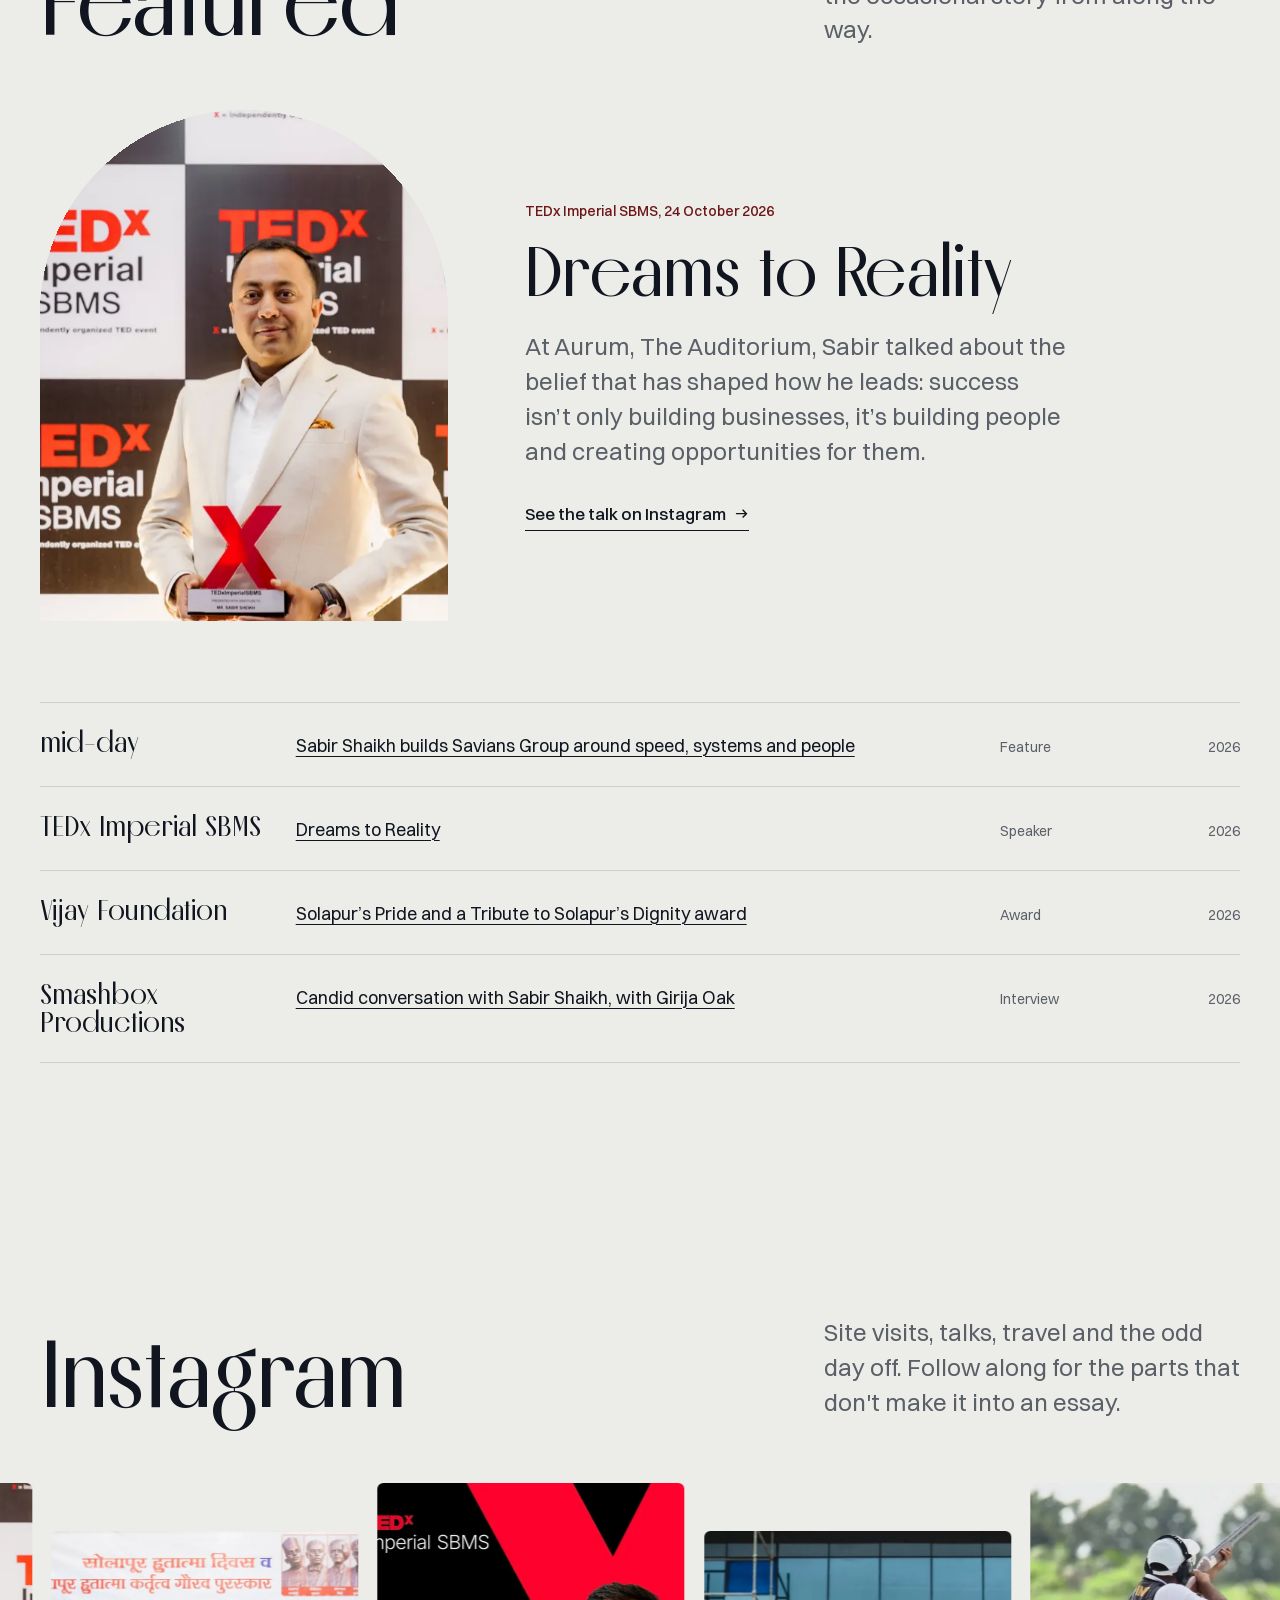
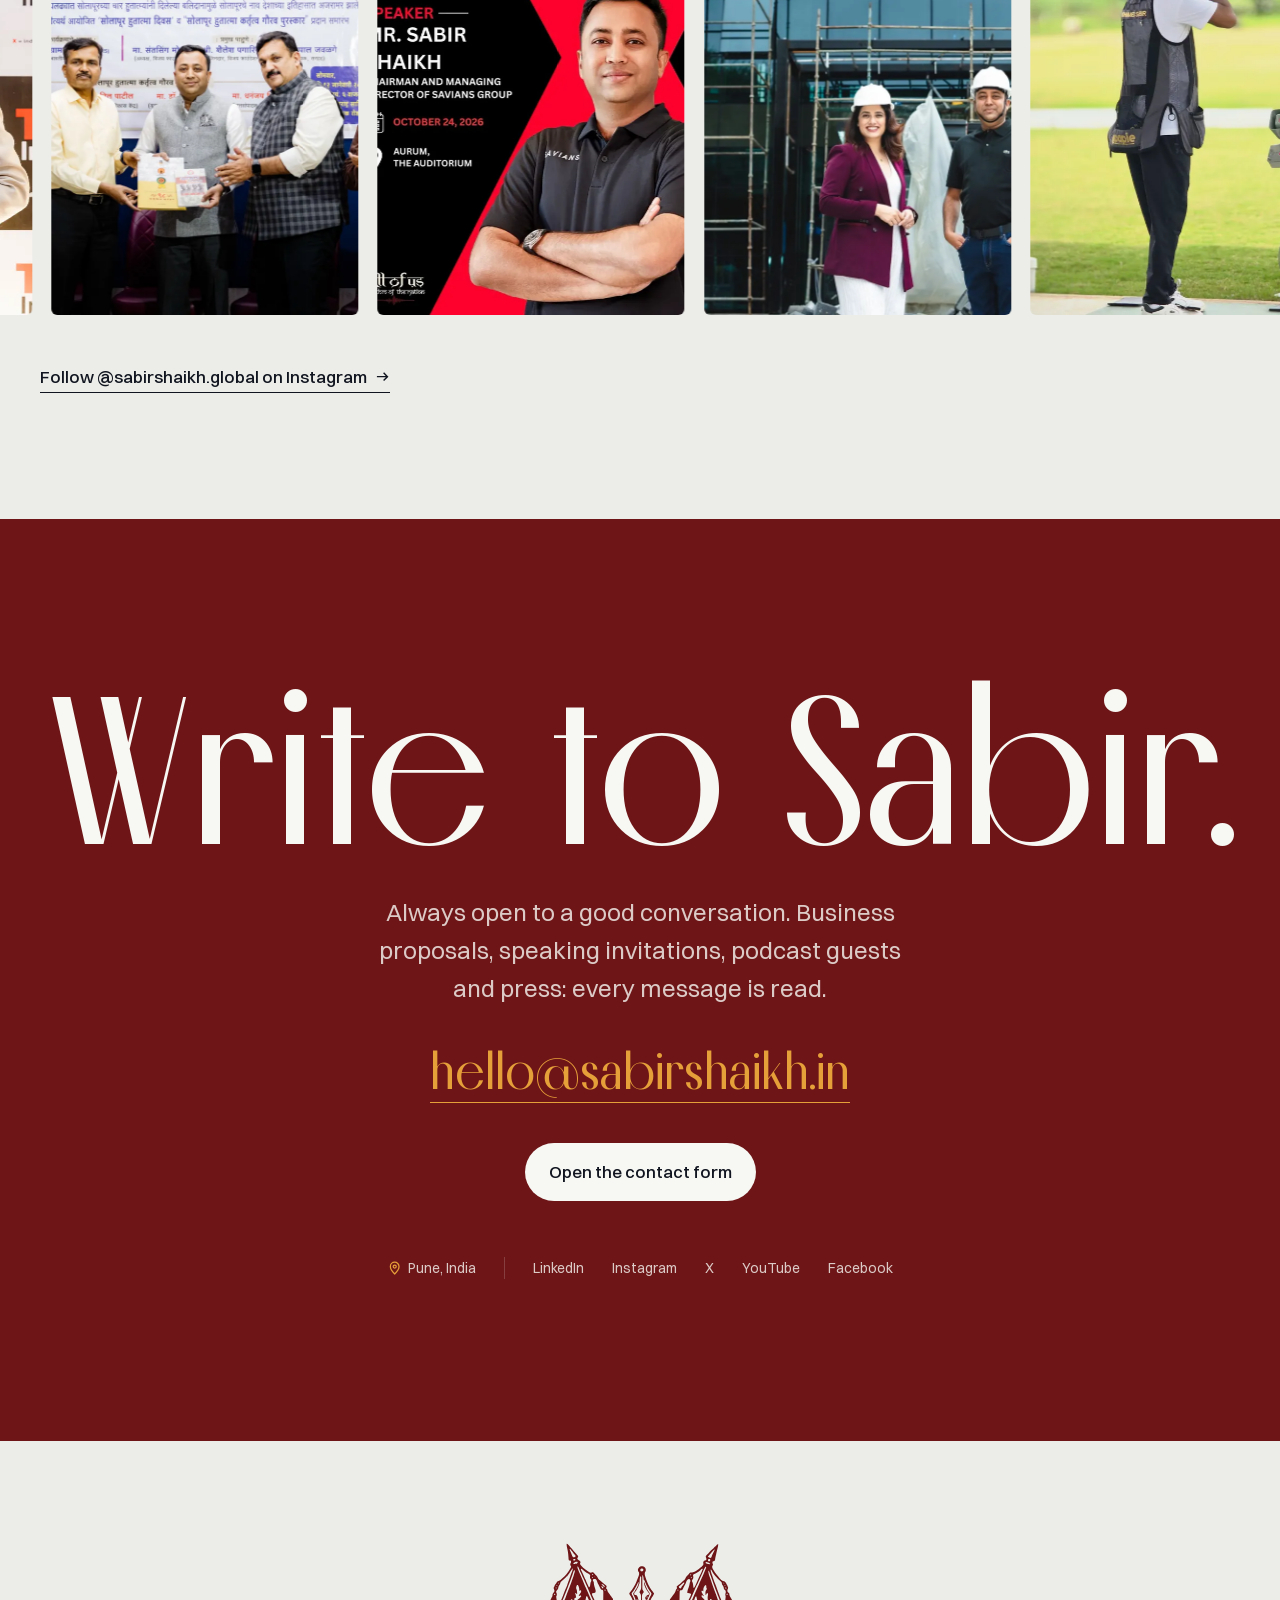
==== commit 0fc76665: "Add SAVIANS, press, podcast video, real Instagram posts and social links; move to www domain Co-Auth" ====
--- a/index.html
+++ b/index.html
@@ -17,19 +17,19 @@
 -->
 <!-- Google Search Console: paste the verification meta tag here. -->
 <!-- /head -->
-<title>Sabir Salim Shaikh: entrepreneur, writer and podcast host</title>
-<meta name="description" content="Sabir Salim Shaikh builds businesses and writes down what they teach him. Essays, podcast conversations, and a daily update on Instagram.">
-<link rel="canonical" href="https://sabirshaikh.in/">
+<title>Sabir Salim Shaikh: founder of SAVIANS Group</title>
+<meta name="description" content="Sabir Salim Shaikh is the founder, chairman and managing director of SAVIANS Group in Pune. Essays on building businesses, conversations, and his latest on Instagram.">
+<link rel="canonical" href="https://www.sabirshaikh.in/">
 <meta property="og:type" content="website">
 <meta property="og:site_name" content="Sabir Salim Shaikh">
 <meta property="og:title" content="Sabir Salim Shaikh">
-<meta property="og:description" content="Entrepreneur, writer and podcast host. Essays and conversations about building businesses.">
-<meta property="og:url" content="https://sabirshaikh.in/">
-<meta property="og:image" content="https://sabirshaikh.in/assets/img/og-default.jpg">
+<meta property="og:description" content="Founder, chairman and managing director of SAVIANS Group. Essays and conversations about building businesses and people.">
+<meta property="og:url" content="https://www.sabirshaikh.in/">
+<meta property="og:image" content="https://www.sabirshaikh.in/assets/img/og-default.jpg">
 <meta name="twitter:card" content="summary_large_image">
 <meta name="twitter:title" content="Sabir Salim Shaikh">
-<meta name="twitter:description" content="Entrepreneur, writer and podcast host.">
-<meta name="twitter:image" content="https://sabirshaikh.in/assets/img/og-default.jpg">
+<meta name="twitter:description" content="Founder, chairman and managing director of SAVIANS Group.">
+<meta name="twitter:image" content="https://www.sabirshaikh.in/assets/img/og-default.jpg">
 <link rel="preload" as="image" href="assets/img/sabir-dubai.webp" fetchpriority="high">
 <script type="application/ld+json">
 {
@@ -37,31 +37,35 @@
   "@graph": [
     {
       "@type": "Person",
-      "@id": "https://sabirshaikh.in/#person",
+      "@id": "https://www.sabirshaikh.in/#person",
       "name": "Sabir Salim Shaikh",
       "alternateName": "Sabir Shaikh",
-      "url": "https://sabirshaikh.in/",
-      "image": "https://sabirshaikh.in/assets/img/sabir-portrait.webp",
-      "jobTitle": "Entrepreneur",
-      "description": "Sabir Salim Shaikh is an entrepreneur, writer and podcast host based in Pune, India, who writes about building businesses.",
+      "url": "https://www.sabirshaikh.in/",
+      "image": "https://www.sabirshaikh.in/assets/img/sabir-portrait.webp",
+      "jobTitle": "Founder, Chairman and Managing Director",
+      "worksFor": { "@type": "Organization", "@id": "https://saviansindia.com/#org", "name": "SAVIANS Group", "url": "https://saviansindia.com/" },
+      "description": "Sabir Salim Shaikh is the founder, chairman and managing director of SAVIANS Group, a Pune-based group of companies in architecture, interiors, branding, construction and project execution.",
       "email": "mailto:hello@sabirshaikh.in",
       "homeLocation": { "@type": "Place", "name": "Pune, India", "address": { "@type": "PostalAddress", "addressLocality": "Pune", "addressRegion": "Maharashtra", "addressCountry": "IN" } },
+      "award": "Solapur's Pride and a Tribute to Solapur's Dignity, Vijay Foundation",
+      "knowsAbout": ["Entrepreneurship", "Leadership", "Construction project execution", "EPC contracting", "Architecture and interiors", "Branding"],
       "sameAs": [
-        "https://www.instagram.com/",
-        "https://www.linkedin.com/",
-        "https://x.com/",
-        "https://www.youtube.com/"
+        "https://www.instagram.com/sabirshaikh.global/",
+        "https://www.linkedin.com/in/sabirshaikhlive/",
+        "https://x.com/sabirshaikhlive",
+        "https://www.youtube.com/@sabirshaikhlive",
+        "https://www.facebook.com/profile.php?id=61595695503875"
       ]
     },
     {
       "@type": "WebSite",
-      "@id": "https://sabirshaikh.in/#website",
-      "url": "https://sabirshaikh.in/",
+      "@id": "https://www.sabirshaikh.in/#website",
+      "url": "https://www.sabirshaikh.in/",
       "name": "Sabir Salim Shaikh",
-      "publisher": { "@id": "https://sabirshaikh.in/#person" },
+      "publisher": { "@id": "https://www.sabirshaikh.in/#person" },
       "potentialAction": {
         "@type": "SearchAction",
-        "target": "https://sabirshaikh.in/blogs/?q={search_term_string}",
+        "target": "https://www.sabirshaikh.in/blogs/?q={search_term_string}",
         "query-input": "required name=search_term_string"
       }
     }
@@ -100,10 +104,11 @@
     <li><a href="contact/">Contact</a></li>
   </ul>
   <div class="menu-sheet__social">
-    <a href="https://www.instagram.com/" data-track="instagram" rel="me noopener" target="_blank">Instagram</a>
-    <a href="https://www.linkedin.com/" data-track="linkedin" rel="me noopener" target="_blank">LinkedIn</a>
-    <a href="https://x.com/" data-track="x" rel="me noopener" target="_blank">X</a>
-    <a href="https://www.youtube.com/" data-track="youtube" rel="me noopener" target="_blank">YouTube</a>
+    <a href="https://www.instagram.com/sabirshaikh.global/" data-track="instagram" rel="me noopener" target="_blank">Instagram</a>
+    <a href="https://www.linkedin.com/in/sabirshaikhlive/" data-track="linkedin" rel="me noopener" target="_blank">LinkedIn</a>
+    <a href="https://x.com/sabirshaikhlive" data-track="x" rel="me noopener" target="_blank">X</a>
+    <a href="https://www.youtube.com/@sabirshaikhlive" data-track="youtube" rel="me noopener" target="_blank">YouTube</a>
+    <a href="https://www.facebook.com/profile.php?id=61595695503875" data-track="facebook" rel="me noopener" target="_blank">Facebook</a>
   </div>
 </div>
 <!-- /header -->
@@ -125,17 +130,18 @@
       <div class="hero__after">
         <div class="hero__intro">
           <h2>I build businesses and write down what they teach me.</h2>
-          <p>Essays on the blog, conversations on the podcast, and a post on Instagram every day for everything in between.</p>
+          <p>Founder of SAVIANS Group. Essays on the blog, long conversations on the podcast, and the day-to-day on Instagram.</p>
           <div class="hero__links">
             <a class="link-arrow" href="about/">About Sabir <svg viewBox="0 0 16 16" fill="none" stroke="currentColor" stroke-width="1.5" aria-hidden="true"><path d="M2 8h11M9 4l4 4-4 4"/></svg></a>
             <a class="link-arrow" href="blogs/">Read the essays <svg viewBox="0 0 16 16" fill="none" stroke="currentColor" stroke-width="1.5" aria-hidden="true"><path d="M2 8h11M9 4l4 4-4 4"/></svg></a>
           </div>
         </div>
         <ul class="hero__social" aria-label="Sabir on social media">
-          <li><a href="https://www.instagram.com/" data-track="instagram" rel="me noopener" target="_blank">Instagram</a></li>
-          <li><a href="https://www.linkedin.com/" data-track="linkedin" rel="me noopener" target="_blank">LinkedIn</a></li>
-          <li><a href="https://x.com/" data-track="x" rel="me noopener" target="_blank">X</a></li>
-          <li><a href="https://www.youtube.com/" data-track="youtube" rel="me noopener" target="_blank">YouTube</a></li>
+          <li><a href="https://www.instagram.com/sabirshaikh.global/" data-track="instagram" rel="me noopener" target="_blank">Instagram</a></li>
+          <li><a href="https://www.linkedin.com/in/sabirshaikhlive/" data-track="linkedin" rel="me noopener" target="_blank">LinkedIn</a></li>
+          <li><a href="https://x.com/sabirshaikhlive" data-track="x" rel="me noopener" target="_blank">X</a></li>
+          <li><a href="https://www.youtube.com/@sabirshaikhlive" data-track="youtube" rel="me noopener" target="_blank">YouTube</a></li>
+          <li><a href="https://www.facebook.com/profile.php?id=61595695503875" data-track="facebook" rel="me noopener" target="_blank">Facebook</a></li>
         </ul>
       </div>
     </div>
@@ -143,7 +149,7 @@
 
   <section class="manifesto" data-scene="words" aria-label="Why this site exists">
     <div class="wrap">
-      <p class="manifesto__text"><span data-split>Most of what I know about business, I learned the expensive way. I write it down here so you can learn it for less.</span></p>
+      <p class="manifesto__text"><span data-split>Success isn&rsquo;t only about building businesses. It&rsquo;s about building people, and creating opportunities for them.</span></p>
       <div class="manifesto__sign">
         <svg viewBox="0 0 880 1080" aria-hidden="true"><use href="assets/img/mono.svg#c"/></svg>
         <span>Sabir</span>
@@ -169,7 +175,7 @@
         <div class="tour__cap" aria-hidden="true">
           <p class="tour__count">2 of 4</p>
           <h3>The horse</h3>
-          <p>Stamina. A horse doesn't win on the first furlong. Most of what I've built came from turning up on ordinary days, long after the excitement had worn off.</p>
+          <p>Stamina. Horses have been a passion of mine for years, and they teach what business does: nobody wins on the first furlong. Most of what I've built came from turning up on ordinary days.</p>
         </div>
         <div class="tour__cap" aria-hidden="true">
           <p class="tour__count">3 of 4</p>
@@ -179,7 +185,7 @@
         <div class="tour__cap" aria-hidden="true">
           <p class="tour__count">4 of 4</p>
           <h3>The flags</h3>
-          <p>Ground taken, and held. Two flags, because nothing worth holding is held alone: partners, family, and the people who stayed through the bad quarters.</p>
+          <p>Ground taken, and held. Two flags, because nothing worth holding is held alone. Some of the people at SAVIANS have been with me for more than twenty years.</p>
         </div>
         <div class="tour__cap" aria-hidden="true">
           <h3>All four at once</h3>
@@ -202,13 +208,13 @@
           <span class="reel" aria-hidden="true"><span class="reel__track"><span>ideas.</span><span>people.</span><span>places.</span><span>conversations.</span></span></span>
           <span class="sr-only">ideas, people, places and conversations.</span>
         </h2>
-        <p class="lead">Sabir Salim Shaikh is an entrepreneur based in Pune. He founded <span class="tbd">Company name</span> in <span class="tbd">year</span> and today works across <span class="tbd">sectors</span>.</p>
-        <p>He learns the way most good operators do: from the people he meets, the places work takes him and the ideas he tries out. He writes about running companies, and on the podcast he sits down with people who have built them.</p>
+        <p class="lead">Sabir Salim Shaikh is the founder, chairman and managing director of SAVIANS Group, based in Pune. The group works across architecture, interiors, branding, construction and project execution, and employs more than 2,000 people.</p>
+        <p>He learns the way most good operators do: from the people he meets, the places work takes him and the ideas he tries out. Away from the site, you'll find him on horseback or at the shooting range.</p>
         <dl class="facts">
           <div><dt>Based in</dt><dd>Pune, India</dd></div>
-          <div><dt>Works across</dt><dd class="tbd">Sector, sector, sector</dd></div>
-          <div><dt>Studied</dt><dd class="tbd">Degree, institution</dd></div>
-          <div><dt>In business since</dt><dd class="tbd">Year</dd></div>
+          <div><dt>Leads</dt><dd>SAVIANS Group</dd></div>
+          <div><dt>Team</dt><dd>2,000+ people</dd></div>
+          <div><dt>Spoke at</dt><dd>TEDx Imperial SBMS, 2026</dd></div>
         </dl>
         <a class="link-arrow" href="about/">Read the full story <svg viewBox="0 0 16 16" fill="none" stroke="currentColor" stroke-width="1.5" aria-hidden="true"><path d="M2 8h11M9 4l4 4-4 4"/></svg></a>
       </div>
@@ -219,28 +225,39 @@
     <div class="wrap">
       <div class="section__head">
         <h2 id="business-title">Business</h2>
-        <p>The ventures I run, the ones I've backed and the initiatives I help with. Each link goes to the company's own site.</p>
+        <p>SAVIANS Group puts architecture, interiors, branding and construction at the same table from the first day of a project. Each link opens the company's own site.</p>
       </div>
       <ul class="ventures">
-        <li class="venture"><a href="#" data-track="venture">
-          <span class="venture__name tbd">Company name</span>
-          <span class="venture__what tbd">One line on what the company does and who it is for.</span>
-          <span class="venture__meta">Founder<br><span class="tbd">Since 20XX</span></span>
+        <li class="venture"><a href="https://saviansindia.com/" target="_blank" rel="noopener" data-track="venture">
+          <span class="venture__name">SAVIANS Group</span>
+          <span class="venture__what">Architecture, interiors, branding, EPC contracting, construction and project execution, with every discipline at the table from day one.</span>
+          <span class="venture__meta">Founder, chairman<br>and managing director</span>
           <span class="venture__go" aria-hidden="true"><svg viewBox="0 0 16 16" fill="none" stroke="currentColor" stroke-width="1.5"><path d="M4 12L12 4M5 4h7v7"/></svg></span>
         </a></li>
-        <li class="venture"><a href="#" data-track="venture">
-          <span class="venture__name tbd">Company name</span>
-          <span class="venture__what tbd">One line on what the company does and who it is for.</span>
-          <span class="venture__meta">Managing director<br><span class="tbd">Since 20XX</span></span>
+        <li class="venture"><a href="https://saviansindia.com/companies/luxsterling" target="_blank" rel="noopener" data-track="venture">
+          <span class="venture__name">LUXSTERLING</span>
+          <span class="venture__what">Architecture and interiors. The group's first company, and still its foundation.</span>
+          <span class="venture__meta">SAVIANS Group</span>
           <span class="venture__go" aria-hidden="true"><svg viewBox="0 0 16 16" fill="none" stroke="currentColor" stroke-width="1.5"><path d="M4 12L12 4M5 4h7v7"/></svg></span>
         </a></li>
-        <li class="venture"><a href="#" data-track="venture">
-          <span class="venture__name tbd">Company name</span>
-          <span class="venture__what tbd">One line on what the company does and who it is for.</span>
-          <span class="venture__meta">Investor<br><span class="tbd">Since 20XX</span></span>
+        <li class="venture"><a href="https://saviansindia.com/companies/antaara" target="_blank" rel="noopener" data-track="venture">
+          <span class="venture__name">ANTAARA</span>
+          <span class="venture__what">Architecture and planning, shaped by the site and the people who will use it.</span>
+          <span class="venture__meta">SAVIANS Group</span>
+          <span class="venture__go" aria-hidden="true"><svg viewBox="0 0 16 16" fill="none" stroke="currentColor" stroke-width="1.5"><path d="M4 12L12 4M5 4h7v7"/></svg></span>
+        </a></li>
+        <li class="venture"><a href="https://saviansindia.com/companies/graceworks" target="_blank" rel="noopener" data-track="venture">
+          <span class="venture__name">GRACEWORKS</span>
+          <span class="venture__what">Branding, strategy and communication, so every project has a clear identity and one voice.</span>
+          <span class="venture__meta">SAVIANS Group</span>
           <span class="venture__go" aria-hidden="true"><svg viewBox="0 0 16 16" fill="none" stroke="currentColor" stroke-width="1.5"><path d="M4 12L12 4M5 4h7v7"/></svg></span>
         </a></li>
       </ul>
+      <dl class="figures">
+        <div><dt>people across the group</dt><dd>2,000+</dd></div>
+        <div><dt>sq ft of work delivered in about 60 days</dt><dd>15 lakh</dd></div>
+        <div><dt>sq ft delivered in about 42 days</dt><dd>22,000</dd></div>
+      </dl>
     </div>
   </section>
 
@@ -285,44 +302,26 @@
     <div class="wrap">
       <div class="section__head">
         <h2 id="podcast-title">Podcast</h2>
-        <p>Long conversations with people who build things. We skip the highlight reel and talk about the decisions that nearly went the other way.</p>
-      </div>
-      <div class="player" data-length="3492">
-        <button class="player__play" type="button" aria-label="Play episode">
-          <svg class="i-play" viewBox="0 0 24 24" fill="currentColor" aria-hidden="true"><path d="M7 4.5v15l13-7.5z"/></svg>
-          <svg class="i-pause" viewBox="0 0 24 24" fill="currentColor" aria-hidden="true"><path d="M6 4h4v16H6zM14 4h4v16h-4z"/></svg>
-        </button>
-        <div>
-          <p class="player__label">Latest episode</p>
-          <h3 class="player__title">Ep. 12: Buying a business instead of starting one</h3>
-          <div class="wave" aria-hidden="true">
-            <i style="--h:.35"></i><i style="--h:.6"></i><i style="--h:.45"></i><i style="--h:.8"></i><i style="--h:.55"></i><i style="--h:.3"></i><i style="--h:.7"></i><i style="--h:.9"></i><i style="--h:.5"></i><i style="--h:.4"></i><i style="--h:.65"></i><i style="--h:.85"></i><i style="--h:.6"></i><i style="--h:.35"></i><i style="--h:.5"></i><i style="--h:.75"></i><i style="--h:.95"></i><i style="--h:.7"></i><i style="--h:.45"></i><i style="--h:.3"></i><i style="--h:.55"></i><i style="--h:.8"></i><i style="--h:.6"></i><i style="--h:.4"></i><i style="--h:.65"></i><i style="--h:.9"></i><i style="--h:.75"></i><i style="--h:.5"></i><i style="--h:.35"></i><i style="--h:.6"></i><i style="--h:.85"></i><i style="--h:.7"></i><i style="--h:.45"></i><i style="--h:.55"></i><i style="--h:.3"></i><i style="--h:.5"></i><i style="--h:.75"></i><i style="--h:.6"></i><i style="--h:.4"></i><i style="--h:.65"></i><i style="--h:.8"></i><i style="--h:.55"></i><i style="--h:.35"></i><i style="--h:.7"></i><i style="--h:.9"></i><i style="--h:.6"></i><i style="--h:.45"></i><i style="--h:.3"></i><i style="--h:.55"></i><i style="--h:.4"></i>
+        <p>Long conversations about building SAVIANS, the people behind it, and what the work has taught me along the way.</p>
+      </div>
+      <article class="ep" data-video="1UZmebflYBA" data-title="Candid conversation with Sabir Shaikh, with Girija Oak">
+        <div class="ep__media">
+          <img src="assets/img/insta/5-girija-oak.webp" width="640" height="800" loading="lazy" decoding="async" alt="Sabir Shaikh and Girija Oak in hard hats on a SAVIANS construction site">
+          <button class="ep__play" type="button" aria-label="Play the conversation with Girija Oak">
+            <svg viewBox="0 0 24 24" fill="currentColor" aria-hidden="true"><path d="M7 4.5v15l13-7.5z"/></svg>
+          </button>
+        </div>
+        <div class="ep__body">
+          <p class="ep__label">Latest conversation</p>
+          <h3 class="ep__title">Candid conversation with Sabir Shaikh: the visionary behind SAVIANS</h3>
+          <p>With actor Girija Oak. Building SAVIANS, the lessons along the way, education, and staying grounded while you build for the future.</p>
+          <p class="ep__meta">64 minutes. Filmed by Smashbox Productions.</p>
+          <div class="listen">
+            <a href="https://youtu.be/1UZmebflYBA" data-track="podcast-youtube" rel="noopener" target="_blank">Watch on YouTube</a>
+            <a href="https://www.youtube.com/@sabirshaikhlive" data-track="youtube" rel="me noopener" target="_blank">Subscribe to the channel</a>
           </div>
-          <div class="player__time"><span data-now>0:00</span><span>58:12</span></div>
-        </div>
-      </div>
-      <ol class="episodes" reversed start="11">
-        <li class="episode">
-          <span class="episode__no">11</span>
-          <div><h3 class="episode__title">Hiring your first ten people</h3><p>With <span class="tbd">Guest name, role at company</span></p></div>
-          <span class="episode__len">51 min</span>
-        </li>
-        <li class="episode">
-          <span class="episode__no">10</span>
-          <div><h3 class="episode__title">When to walk away from a deal</h3><p>With <span class="tbd">Guest name, role at company</span></p></div>
-          <span class="episode__len">44 min</span>
-        </li>
-        <li class="episode">
-          <span class="episode__no">09</span>
-          <div><h3 class="episode__title">Taking over the family business</h3><p>With <span class="tbd">Guest name, role at company</span></p></div>
-          <span class="episode__len">63 min</span>
-        </li>
-      </ol>
-      <div class="listen">
-        <a href="https://open.spotify.com/" data-track="spotify" rel="noopener" target="_blank">Listen on Spotify</a>
-        <a href="https://podcasts.apple.com/" data-track="apple-podcasts" rel="noopener" target="_blank">Listen on Apple Podcasts</a>
-        <a href="https://www.youtube.com/" data-track="youtube" rel="noopener" target="_blank">Watch on YouTube</a>
-      </div>
+        </div>
+      </article>
     </div>
   </section>
 
@@ -330,13 +329,22 @@
     <div class="wrap">
       <div class="section__head">
         <h2 id="featured-title">Featured</h2>
-        <p>Interviews, talks and appearances, and the occasional story from the road.</p>
+        <p>Interviews, talks and recognition, and the occasional story from along the way.</p>
+      </div>
+      <div class="spot">
+        <figure class="spot__photo" data-parallax><img src="assets/img/insta/2-tedx-stage.webp" width="640" height="800" loading="lazy" decoding="async" alt="Sabir Shaikh holding his TEDx Imperial SBMS speaker memento in front of the event backdrop"></figure>
+        <div class="spot__body">
+          <p class="spot__label">TEDx Imperial SBMS, 24 October 2026</p>
+          <h3>Dreams to Reality</h3>
+          <p>At Aurum, The Auditorium, Sabir talked about the belief that has shaped how he leads: success isn&rsquo;t only building businesses, it&rsquo;s building people and creating opportunities for them.</p>
+          <a class="link-arrow" href="https://www.instagram.com/p/De9ARLPiJAA/" target="_blank" rel="noopener" data-track="press">See the talk on Instagram <svg viewBox="0 0 16 16" fill="none" stroke="currentColor" stroke-width="1.5" aria-hidden="true"><path d="M2 8h11M9 4l4 4-4 4"/></svg></a>
+        </div>
       </div>
       <ul class="press">
-        <li><span class="press__outlet tbd">Publication</span><a class="press__head tbd" href="#" data-track="press">Headline of the interview or article</a><span class="press__kind">Interview</span><span class="press__year">2026</span></li>
-        <li><span class="press__outlet tbd">Event name</span><a class="press__head tbd" href="#" data-track="press">Title of the panel or talk</a><span class="press__kind">Speaker</span><span class="press__year">2026</span></li>
-        <li><span class="press__outlet tbd">Publication</span><a class="press__head tbd" href="#" data-track="press">Headline of the interview or article</a><span class="press__kind">Profile</span><span class="press__year">2025</span></li>
-        <li><span class="press__outlet tbd">Podcast name</span><a class="press__head tbd" href="#" data-track="press">Episode title</a><span class="press__kind">Guest</span><span class="press__year">2025</span></li>
+        <li><span class="press__outlet">mid-day</span><a class="press__head" href="https://www.mid-day.com/buzz/article/sabir-shaikh-builds-savians-group-around-speed-systems-and-people-11325" target="_blank" rel="noopener" data-track="press">Sabir Shaikh builds Savians Group around speed, systems and people</a><span class="press__kind">Feature</span><span class="press__year">2026</span></li>
+        <li><span class="press__outlet">TEDx Imperial SBMS</span><a class="press__head" href="https://www.instagram.com/p/De9ARLPiJAA/" target="_blank" rel="noopener" data-track="press">Dreams to Reality</a><span class="press__kind">Speaker</span><span class="press__year">2026</span></li>
+        <li><span class="press__outlet">Vijay Foundation</span><a class="press__head" href="https://www.instagram.com/p/DezQXhTCFCf/" target="_blank" rel="noopener" data-track="press">Solapur&rsquo;s Pride and a Tribute to Solapur&rsquo;s Dignity award</a><span class="press__kind">Award</span><span class="press__year">2026</span></li>
+        <li><span class="press__outlet">Smashbox Productions</span><a class="press__head" href="https://youtu.be/1UZmebflYBA" target="_blank" rel="noopener" data-track="press">Candid conversation with Sabir Shaikh, with Girija Oak</a><span class="press__kind">Interview</span><span class="press__year">2026</span></li>
       </ul>
     </div>
   </section>
@@ -345,19 +353,21 @@
     <div class="wrap">
       <div class="section__head">
         <h2 id="insta-title">Instagram</h2>
-        <p>A post every day from wherever the work is. Follow along for the parts that don't make it into an essay.</p>
+        <p>Site visits, talks, travel and the odd day off. Follow along for the parts that don't make it into an essay.</p>
       </div>
     </div>
     <div class="insta__row">
-      <a class="insta__tile" href="https://www.instagram.com/" target="_blank" rel="noopener" data-track="instagram-post"><img src="assets/img/sabir-car-480.webp" width="480" height="720" loading="lazy" alt="Sabir leaning against a black sedan outside an office building"></a>
-      <a href="https://www.instagram.com/" target="_blank" rel="noopener" data-track="instagram-post" class="insta__tile insta__tile--quote">Write it down before you decide.</a>
-      <a class="insta__tile" href="https://www.instagram.com/" target="_blank" rel="noopener" data-track="instagram-post"><img src="assets/img/sabir-stance-480.webp" width="480" height="720" loading="lazy" alt="Sabir standing with one hand on the roof of a car"></a>
-      <a class="insta__tile" href="https://www.instagram.com/" target="_blank" rel="noopener" data-track="instagram-post"><img src="assets/img/sabir-dubai-480.webp" width="480" height="720" loading="lazy" alt="Sabir at sunset with the Dubai skyline behind him"></a>
-      <a href="https://www.instagram.com/" target="_blank" rel="noopener" data-track="instagram-post" class="insta__tile insta__tile--crest"><svg viewBox="0 0 1825 1590" aria-hidden="true"><use href="assets/img/crest.svg#c"/></svg><span class="sr-only">The crest</span></a>
-      <a class="insta__tile" href="https://www.instagram.com/" target="_blank" rel="noopener" data-track="instagram-post"><img src="assets/img/sabir-portrait-480.webp" width="480" height="720" loading="lazy" alt="Close portrait of Sabir smiling"></a>
+      <a class="insta__tile" href="https://www.instagram.com/p/DfCWlHshLBg/" target="_blank" rel="noopener" data-track="instagram-post"><img src="assets/img/insta/0-midday.webp" width="640" height="800" loading="lazy" decoding="async" alt="The mid-day feature: Sabir Shaikh builds Savians Group around speed, systems and people"></a>
+      <a class="insta__tile" href="https://www.instagram.com/p/DeQ1EtoiHP-/" target="_blank" rel="noopener" data-track="instagram-post"><img src="assets/img/insta/1-helicopter.webp" width="640" height="800" loading="lazy" decoding="async" alt="Sabir sitting in the open door of a helicopter on a helipad"></a>
+      <a class="insta__tile" href="https://www.instagram.com/p/De9ARLPiJAA/" target="_blank" rel="noopener" data-track="instagram-post"><img src="assets/img/insta/2-tedx-stage.webp" width="640" height="800" loading="lazy" decoding="async" alt="Sabir holding his TEDx Imperial SBMS speaker memento"></a>
+      <a class="insta__tile" href="https://www.instagram.com/p/DezQXhTCFCf/" target="_blank" rel="noopener" data-track="instagram-post"><img src="assets/img/insta/3-solapur-award.webp" width="640" height="800" loading="lazy" decoding="async" alt="Sabir receiving the Solapur's Pride award from Vijay Foundation on stage"></a>
+      <a class="insta__tile" href="https://www.instagram.com/p/De0_Wp_IMtA/" target="_blank" rel="noopener" data-track="instagram-post"><img src="assets/img/insta/4-tedx-speaker.webp" width="640" height="800" loading="lazy" decoding="async" alt="TEDx Imperial SBMS speaker announcement for Sabir Shaikh, 24 October 2026"></a>
+      <a class="insta__tile" href="https://www.instagram.com/p/DdvPqArIkCq/" target="_blank" rel="noopener" data-track="instagram-post"><img src="assets/img/insta/5-girija-oak.webp" width="640" height="800" loading="lazy" decoding="async" alt="Sabir and Girija Oak in hard hats on a SAVIANS site"></a>
+      <a class="insta__tile" href="https://www.instagram.com/p/DegnkCpiFEb/" target="_blank" rel="noopener" data-track="instagram-post"><img src="assets/img/insta/6-clay-shooting.webp" width="640" height="800" loading="lazy" decoding="async" alt="Sabir taking aim at a clay shooting range"></a>
+      <a class="insta__tile" href="https://www.instagram.com/p/DeMVb08IQuV/" target="_blank" rel="noopener" data-track="instagram-post"><img src="assets/img/insta/7-horse.webp" width="640" height="800" loading="lazy" decoding="async" alt="Sabir riding a white horse"></a>
     </div>
     <div class="wrap insta__foot">
-      <a class="link-arrow" href="https://www.instagram.com/" target="_blank" rel="me noopener" data-track="instagram">Follow <span class="tbd">@handle</span> on Instagram <svg viewBox="0 0 16 16" fill="none" stroke="currentColor" stroke-width="1.5" aria-hidden="true"><path d="M2 8h11M9 4l4 4-4 4"/></svg></a>
+      <a class="link-arrow" href="https://www.instagram.com/sabirshaikh.global/" target="_blank" rel="me noopener" data-track="instagram">Follow @sabirshaikh.global on Instagram <svg viewBox="0 0 16 16" fill="none" stroke="currentColor" stroke-width="1.5" aria-hidden="true"><path d="M2 8h11M9 4l4 4-4 4"/></svg></a>
     </div>
   </section>
 
@@ -371,10 +381,11 @@
       </div>
       <ul class="reach__meta">
         <li class="reach__place"><svg viewBox="0 0 16 16" fill="none" stroke="currentColor" stroke-width="1.3" aria-hidden="true"><path d="M8 14.5s4.5-4.1 4.5-7.7a4.5 4.5 0 0 0-9 0c0 3.6 4.5 7.7 4.5 7.7z"/><circle cx="8" cy="6.8" r="1.6"/></svg>Pune, India</li>
-        <li><a href="https://www.linkedin.com/" data-track="linkedin" rel="me noopener" target="_blank">LinkedIn</a></li>
-        <li><a href="https://www.instagram.com/" data-track="instagram" rel="me noopener" target="_blank">Instagram</a></li>
-        <li><a href="https://x.com/" data-track="x" rel="me noopener" target="_blank">X</a></li>
-        <li><a href="https://www.youtube.com/" data-track="youtube" rel="me noopener" target="_blank">YouTube</a></li>
+        <li><a href="https://www.linkedin.com/in/sabirshaikhlive/" data-track="linkedin" rel="me noopener" target="_blank">LinkedIn</a></li>
+        <li><a href="https://www.instagram.com/sabirshaikh.global/" data-track="instagram" rel="me noopener" target="_blank">Instagram</a></li>
+        <li><a href="https://x.com/sabirshaikhlive" data-track="x" rel="me noopener" target="_blank">X</a></li>
+        <li><a href="https://www.youtube.com/@sabirshaikhlive" data-track="youtube" rel="me noopener" target="_blank">YouTube</a></li>
+        <li><a href="https://www.facebook.com/profile.php?id=61595695503875" data-track="facebook" rel="me noopener" target="_blank">Facebook</a></li>
       </ul>
     </div>
   </section>
@@ -391,7 +402,7 @@
     <div class="foot__grid">
       <div>
         <h2>Pune, India</h2>
-        <p class="foot__note">Entrepreneur, writer and podcast host. New essays go up on the blog; the daily stuff goes on Instagram.</p>
+        <p class="foot__note">Founder, chairman and managing director of SAVIANS Group. Rooted in India, inspired by the world. New essays go up on the blog; the day-to-day goes on Instagram.</p>
       </div>
       <div>
         <h2>On this site</h2>
@@ -407,10 +418,11 @@
       <div>
         <h2>Elsewhere</h2>
         <ul>
-          <li><a href="https://www.instagram.com/" data-track="instagram" rel="me noopener" target="_blank">Instagram</a></li>
-          <li><a href="https://www.linkedin.com/" data-track="linkedin" rel="me noopener" target="_blank">LinkedIn</a></li>
-          <li><a href="https://x.com/" data-track="x" rel="me noopener" target="_blank">X</a></li>
-          <li><a href="https://www.youtube.com/" data-track="youtube" rel="me noopener" target="_blank">YouTube</a></li>
+          <li><a href="https://www.instagram.com/sabirshaikh.global/" data-track="instagram" rel="me noopener" target="_blank">Instagram</a></li>
+          <li><a href="https://www.linkedin.com/in/sabirshaikhlive/" data-track="linkedin" rel="me noopener" target="_blank">LinkedIn</a></li>
+          <li><a href="https://x.com/sabirshaikhlive" data-track="x" rel="me noopener" target="_blank">X</a></li>
+          <li><a href="https://www.youtube.com/@sabirshaikhlive" data-track="youtube" rel="me noopener" target="_blank">YouTube</a></li>
+          <li><a href="https://www.facebook.com/profile.php?id=61595695503875" data-track="facebook" rel="me noopener" target="_blank">Facebook</a></li>
         </ul>
       </div>
     </div>
--- a/assets/css/site.css
+++ b/assets/css/site.css
@@ -166,7 +166,7 @@
 .hero__name {
   position: absolute; inset: auto 0 14svh; z-index: 2;
   display: flex; justify-content: center; align-items: baseline;
-  font-size: var(--t-mega); line-height: 0.8; letter-spacing: -0.02em;
+  font-size: clamp(4.5rem, 1.5rem + 10.5vw, 15rem); line-height: 0.8; letter-spacing: 0.01em; text-transform: uppercase;
   color: var(--oxblood); pointer-events: none;
 }
 .hero__first, .hero__last { display: block; will-change: transform, opacity; }
@@ -195,7 +195,7 @@
 @media (max-width: 860px) {
   .hero { height: 200svh; }
   .hero__arch { width: 100vw; }
-  .hero__name { inset: 16svh 0 auto; flex-direction: column; align-items: center; font-size: clamp(5rem, 27vw, 9rem); gap: 0; }
+  .hero__name { inset: 16svh 0 auto; flex-direction: column; align-items: center; font-size: clamp(4rem, 21vw, 7.5rem); gap: 0; }
   .hero__first, .hero__last { padding: 0; }
   .hero__first { align-self: flex-start; padding-left: var(--gutter); }
   .hero__last { align-self: flex-end; padding-right: var(--gutter); margin-top: 38svh; }
@@ -289,6 +289,12 @@
 .topic { display: inline-block; padding: 0.55rem 1.1rem; border-radius: 999px; border: 1px solid var(--line); text-decoration: none; font-size: 0.9375rem; font-weight: 500; background: transparent; cursor: pointer; transition: background-color 250ms ease, color 250ms ease, border-color 250ms ease; }
 .topic:hover, .topic[aria-pressed="true"], .topic[aria-current="true"] { background: var(--lacquer); color: var(--bone); border-color: var(--lacquer); }
 
+.figures { display: grid; grid-template-columns: repeat(3, minmax(0, 1fr)); gap: 2rem; margin: clamp(3.5rem, 8vh, 5.5rem) 0 0; }
+.figures div { display: flex; flex-direction: column; }
+.figures dd { order: -1; margin: 0 0 0.6rem; font: 500 clamp(3rem, 2rem + 3.2vw, 5.75rem) / 1 var(--display); color: var(--oxblood); }
+.figures dt { font-size: var(--t-small); color: var(--slate); max-width: 22ch; }
+@media (max-width: 760px) { .figures { grid-template-columns: minmax(0, 1fr); } }
+
 /* ---------- Articles ---------- */
 .posts { display: grid; grid-template-columns: 7fr 5fr; gap: clamp(2rem, 4vw, 4rem); }
 .posts__side { display: grid; gap: clamp(2rem, 4vw, 3rem); align-content: start; }
@@ -319,31 +325,40 @@
 /* ---------- Podcast ---------- */
 .podcast { background: var(--lacquer); color: var(--bone); }
 .podcast .section__head p { color: rgba(247, 247, 243, 0.7); }
-.player { display: grid; grid-template-columns: auto 1fr; gap: 2rem; align-items: center; padding: clamp(1.5rem, 3vw, 2.5rem); border: 1px solid var(--line-light); border-radius: 28px; margin-bottom: 4rem; background: rgba(247, 247, 243, 0.03); }
-.player__play { width: 88px; height: 88px; border-radius: 50%; border: 0; background: var(--saffron); color: var(--lacquer); display: grid; place-items: center; cursor: pointer; transition: transform 120ms ease-out; }
-.player__play:active { transform: scale(0.94); }
-.player__play svg { width: 28px; height: 28px; }
-.player__play .i-pause { display: none; }
-.player.is-playing .i-play { display: none; }
-.player.is-playing .i-pause { display: block; }
-.player__label { font-size: var(--t-small); color: var(--saffron); font-weight: 500; margin-bottom: 0.4rem; }
-.player__title { font: 500 clamp(1.8rem, 1.2rem + 2vw, 3.25rem) / 1 var(--display); margin-bottom: 1.25rem; }
-.wave { display: flex; align-items: center; gap: 3px; height: 40px; }
-.wave i { flex: 1; min-width: 2px; border-radius: 2px; background: rgba(247, 247, 243, 0.28); height: calc(var(--h) * 100%); transition: background-color 200ms; }
-.wave i.done { background: var(--saffron); }
-.player__time { display: flex; justify-content: space-between; font-size: var(--t-small); color: rgba(247, 247, 243, 0.6); margin-top: 0.6rem; font-variant-numeric: tabular-nums; }
-.episodes { list-style: none; margin: 0; padding: 0; border-top: 1px solid var(--line-light); }
-.episode { display: grid; grid-template-columns: 4rem 1fr auto; gap: 1.5rem; align-items: baseline; padding: 1.5rem 0; border-bottom: 1px solid var(--line-light); }
-.episode__no { font: 500 1.75rem/1 var(--display); color: var(--saffron); font-variant-numeric: tabular-nums; }
-.episode__title { font-size: 1.25rem; font-weight: 500; margin: 0 0 0.25rem; font-family: var(--text); line-height: 1.3; letter-spacing: 0; }
-.episode p { margin: 0; color: rgba(247, 247, 243, 0.6); font-size: 0.9375rem; }
-.episode__len { font-size: var(--t-small); color: rgba(247, 247, 243, 0.6); font-variant-numeric: tabular-nums; }
+.ep { display: grid; grid-template-columns: minmax(0, 5fr) minmax(0, 7fr); gap: clamp(2rem, 5vw, 5rem); align-items: center; }
+.ep__media { position: relative; aspect-ratio: 4 / 5; overflow: hidden; border-radius: 999px 999px 0 0; background: #000; }
+.ep__media img { width: 100%; height: 100%; object-fit: cover; }
+.ep__media iframe { position: absolute; inset: 0; width: 100%; height: 100%; border: 0; }
+.ep__play {
+  position: absolute; left: 1.5rem; bottom: 1.5rem;
+  width: 88px; height: 88px; border-radius: 50%; border: 0; cursor: pointer;
+  background: var(--saffron); color: var(--lacquer); display: grid; place-items: center;
+  box-shadow: 0 12px 32px rgba(0, 0, 0, 0.35); transition: transform 120ms ease-out;
+}
+.ep__play:hover { transform: scale(1.05); }
+.ep__play:active { transform: scale(0.94); }
+.ep__play svg { width: 28px; height: 28px; margin-left: 4px; }
+.ep__label { font-size: var(--t-small); color: var(--saffron); font-weight: 500; margin-bottom: 0.75rem; }
+.ep__title { font: 500 clamp(2rem, 1.2rem + 2.4vw, 3.75rem) / 1 var(--display); margin-bottom: 1.5rem; }
+.ep__body p { font-size: var(--t-lead); line-height: 1.45; color: rgba(247, 247, 243, 0.78); max-width: 34rem; }
+.ep__body .ep__label { font-size: var(--t-small); color: var(--saffron); }
+.ep__body .ep__meta { font-size: var(--t-small); color: rgba(247, 247, 243, 0.55); }
+.ep .listen { margin-top: 2rem; }
+.ep.is-playing { grid-template-columns: minmax(0, 1fr); }
+.ep.is-playing .ep__media { aspect-ratio: 16 / 9; border-radius: 12px; }
+@media (max-width: 760px) { .ep { grid-template-columns: minmax(0, 1fr); } .ep__media { max-width: 420px; } .ep.is-playing .ep__media { max-width: none; } }
 .listen { display: flex; flex-wrap: wrap; gap: 0.75rem; margin-top: 3rem; }
 .listen a { padding: 0.75rem 1.25rem; border: 1px solid var(--line-light); border-radius: 999px; text-decoration: none; font-weight: 500; font-size: 0.9375rem; transition: background-color 250ms, color 250ms; }
 .listen a:hover { background: var(--bone); color: var(--lacquer); }
-@media (max-width: 640px) { .player { grid-template-columns: 1fr; } .episode { grid-template-columns: 2.75rem 1fr; } .episode__len { grid-column: 2; } }
 
 /* ---------- Featured ---------- */
+.spot { display: grid; grid-template-columns: minmax(0, 4fr) minmax(0, 7fr); gap: clamp(2rem, 6vw, 6rem); align-items: center; margin-bottom: clamp(4rem, 9vh, 6rem); }
+.spot__photo { margin: 0; aspect-ratio: 4 / 5; overflow: hidden; border-radius: 999px 999px 0 0; background: #d9dad4; }
+.spot__photo img { width: 100%; height: 118%; object-fit: cover; object-position: 50% 30%; will-change: transform; }
+.spot__label { font-size: var(--t-small); font-weight: 500; color: var(--oxblood); margin-bottom: 1rem; }
+.spot h3 { font-size: clamp(2.75rem, 1.5rem + 3.6vw, 5.5rem); margin-bottom: 1.5rem; }
+.spot__body > p:not(.spot__label) { font-size: var(--t-lead); line-height: 1.45; color: var(--slate); max-width: 34rem; margin-bottom: 2rem; }
+@media (max-width: 760px) { .spot { grid-template-columns: minmax(0, 1fr); } .spot__photo { max-width: 360px; } }
 .press { list-style: none; margin: 0; padding: 0; border-top: 1px solid var(--line); }
 .press li { display: grid; grid-template-columns: 14rem 1fr 8rem 5rem; gap: 2rem; align-items: baseline; padding: 1.6rem 0; border-bottom: 1px solid var(--line); }
 .press__outlet { font: 500 1.75rem/1 var(--display); }
@@ -357,8 +372,6 @@
 .insta__row { display: flex; gap: clamp(0.75rem, 1.5vw, 1.25rem); padding-inline: var(--gutter); will-change: transform; }
 .insta__tile { flex: 0 0 clamp(220px, 24vw, 340px); aspect-ratio: 4 / 5; overflow: hidden; position: relative; background: #d9dad4; border-radius: 6px; }
 .insta__tile { text-decoration: none; }
-.insta__tile--quote { background: var(--oxblood); color: var(--bone); display: grid; place-items: center; padding: 2rem; font: 500 clamp(2rem, 3vw, 2.75rem) / 1 var(--display); }
-.insta__tile--crest { background: var(--lacquer); color: var(--saffron); display: grid; place-items: center; padding: 3rem; }
 .insta__tile img { width: 100%; height: 100%; object-fit: cover; transition: transform 900ms var(--ease-out); }
 .insta__tile:hover img { transform: scale(1.04); }
 .insta__tile:nth-child(even) { margin-top: 3rem; }
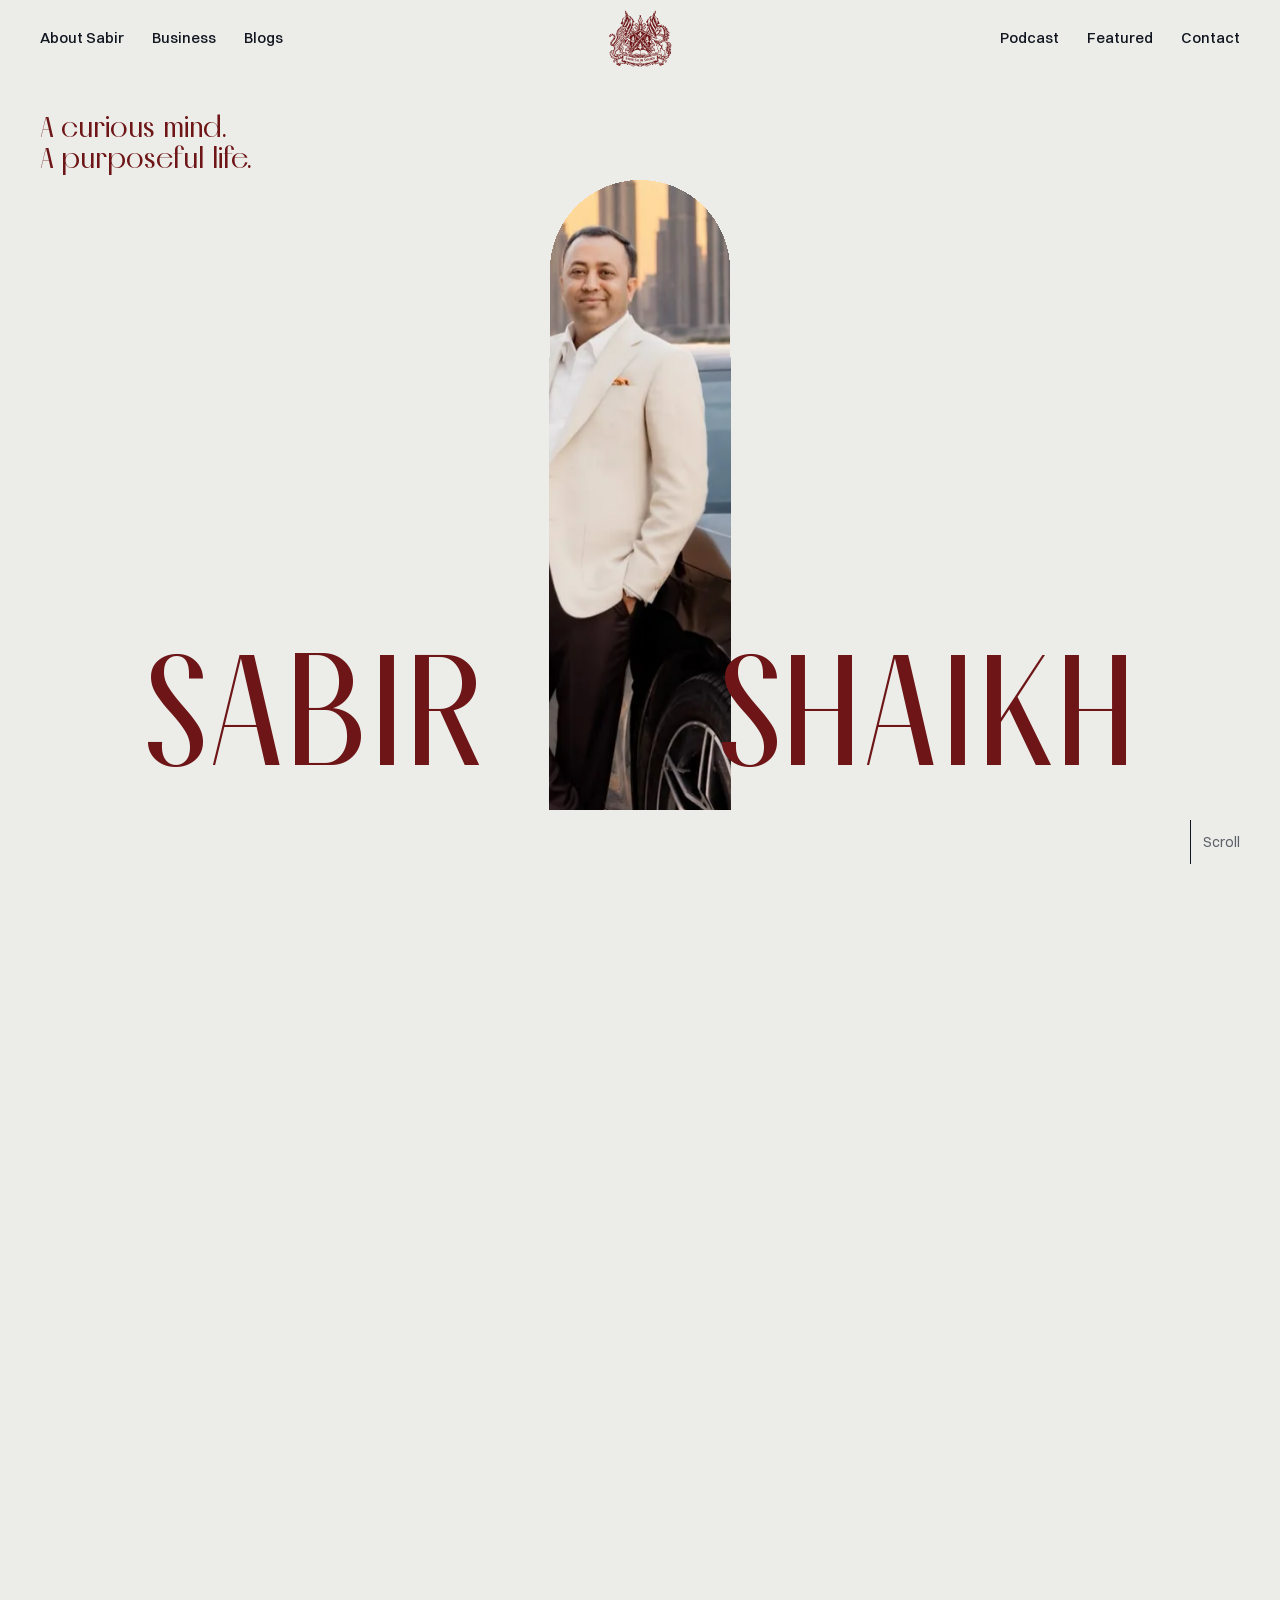
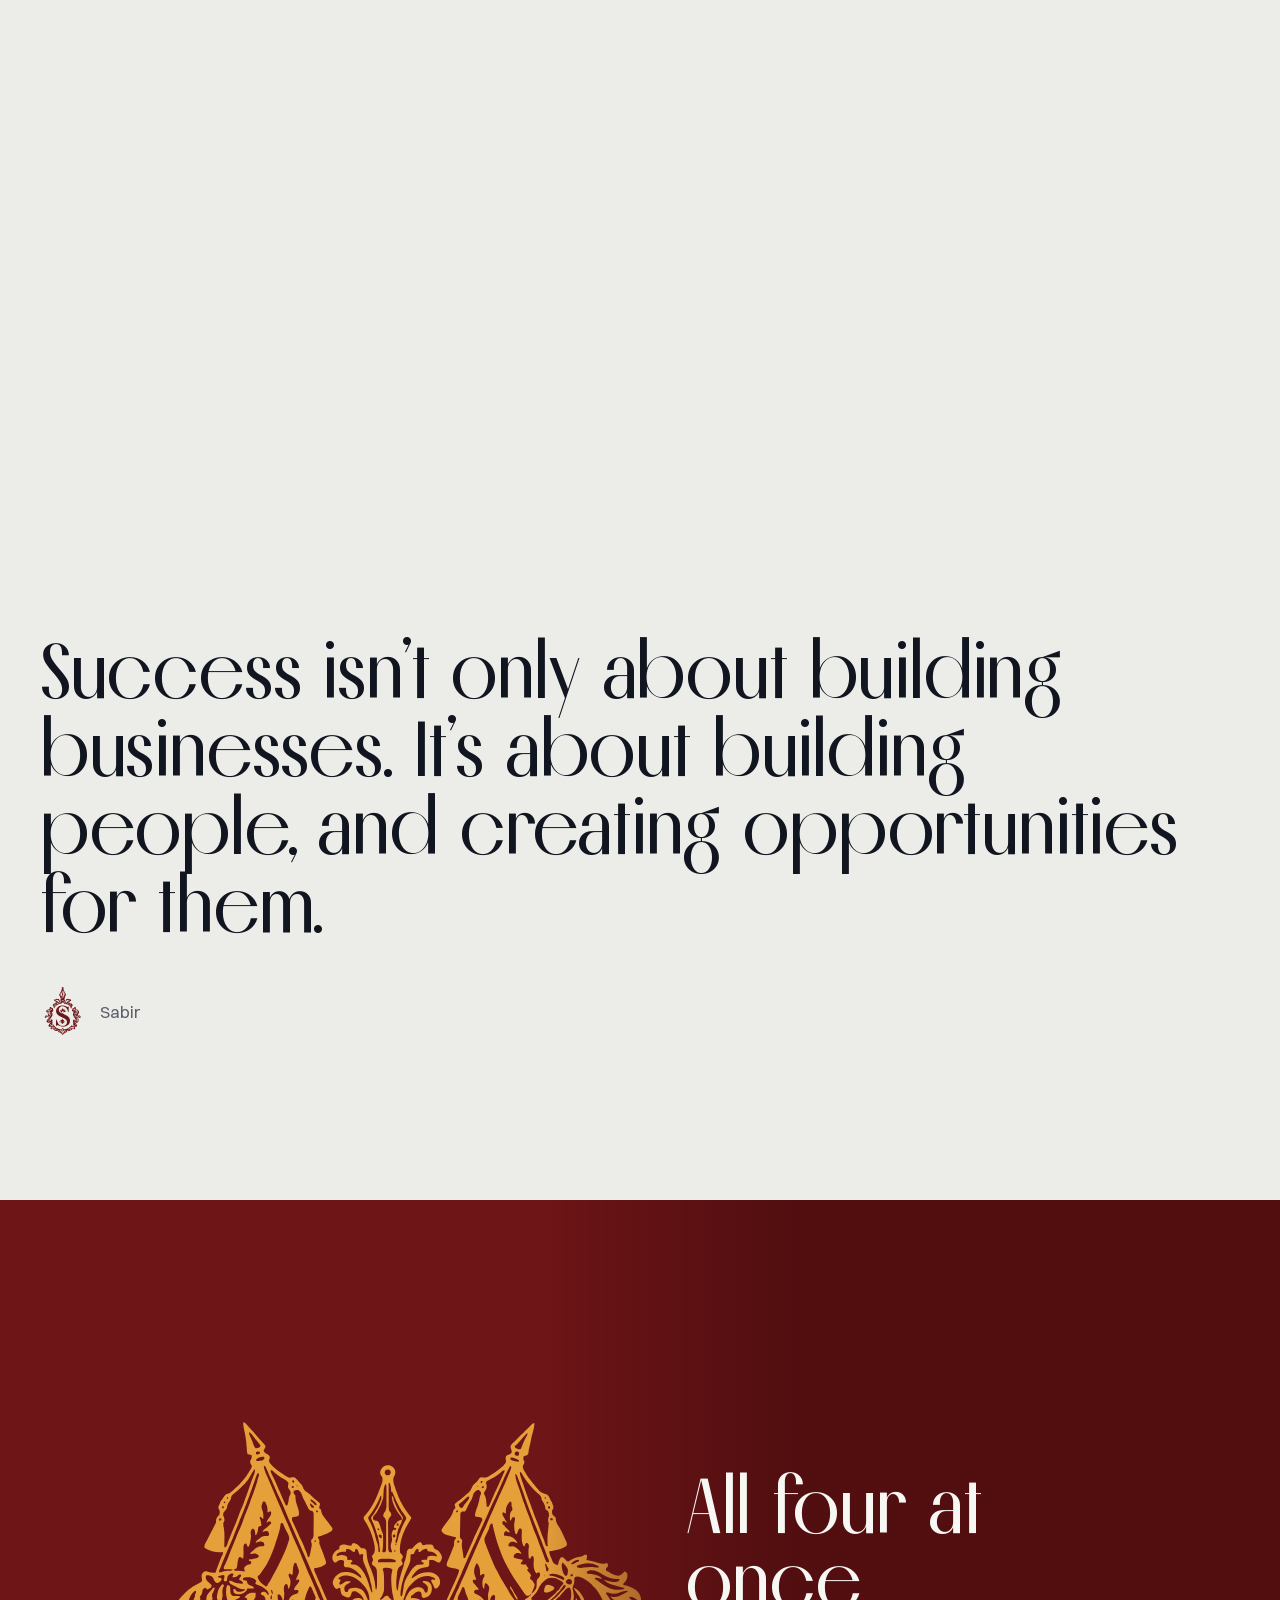
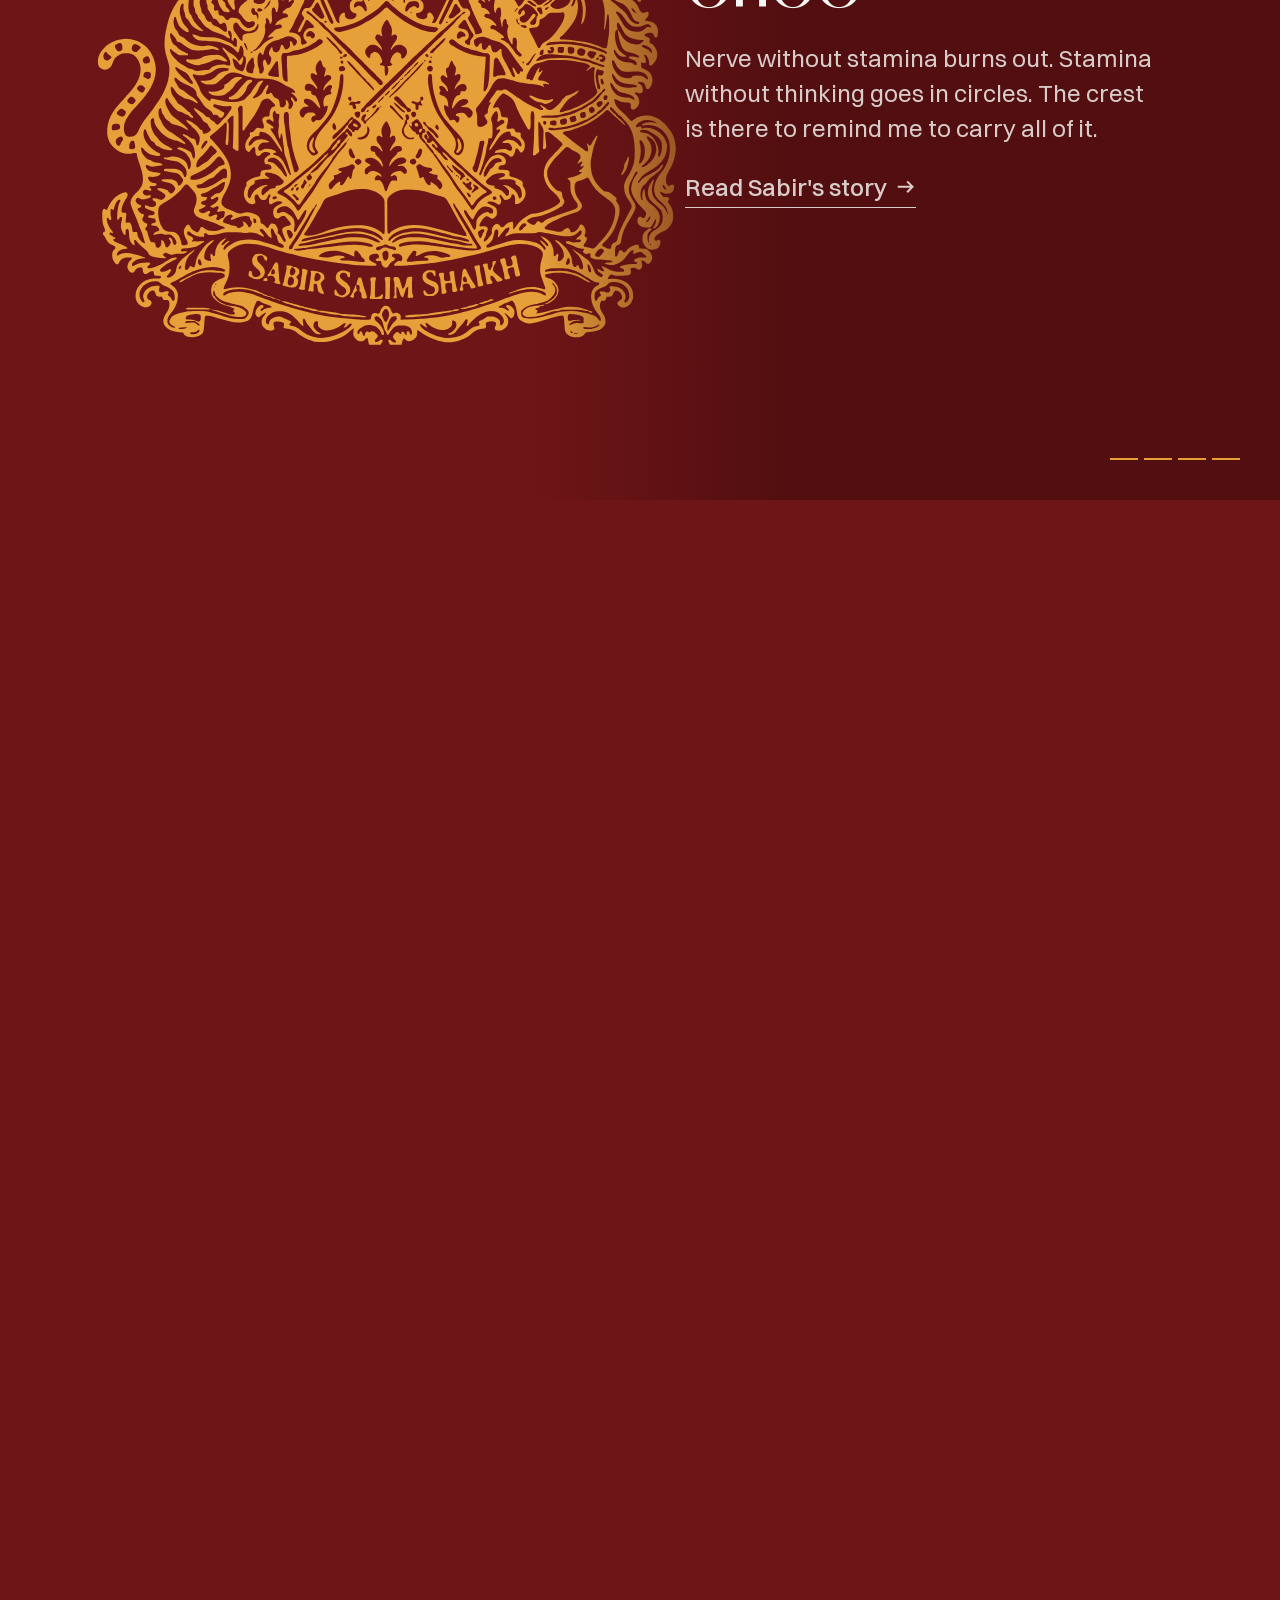
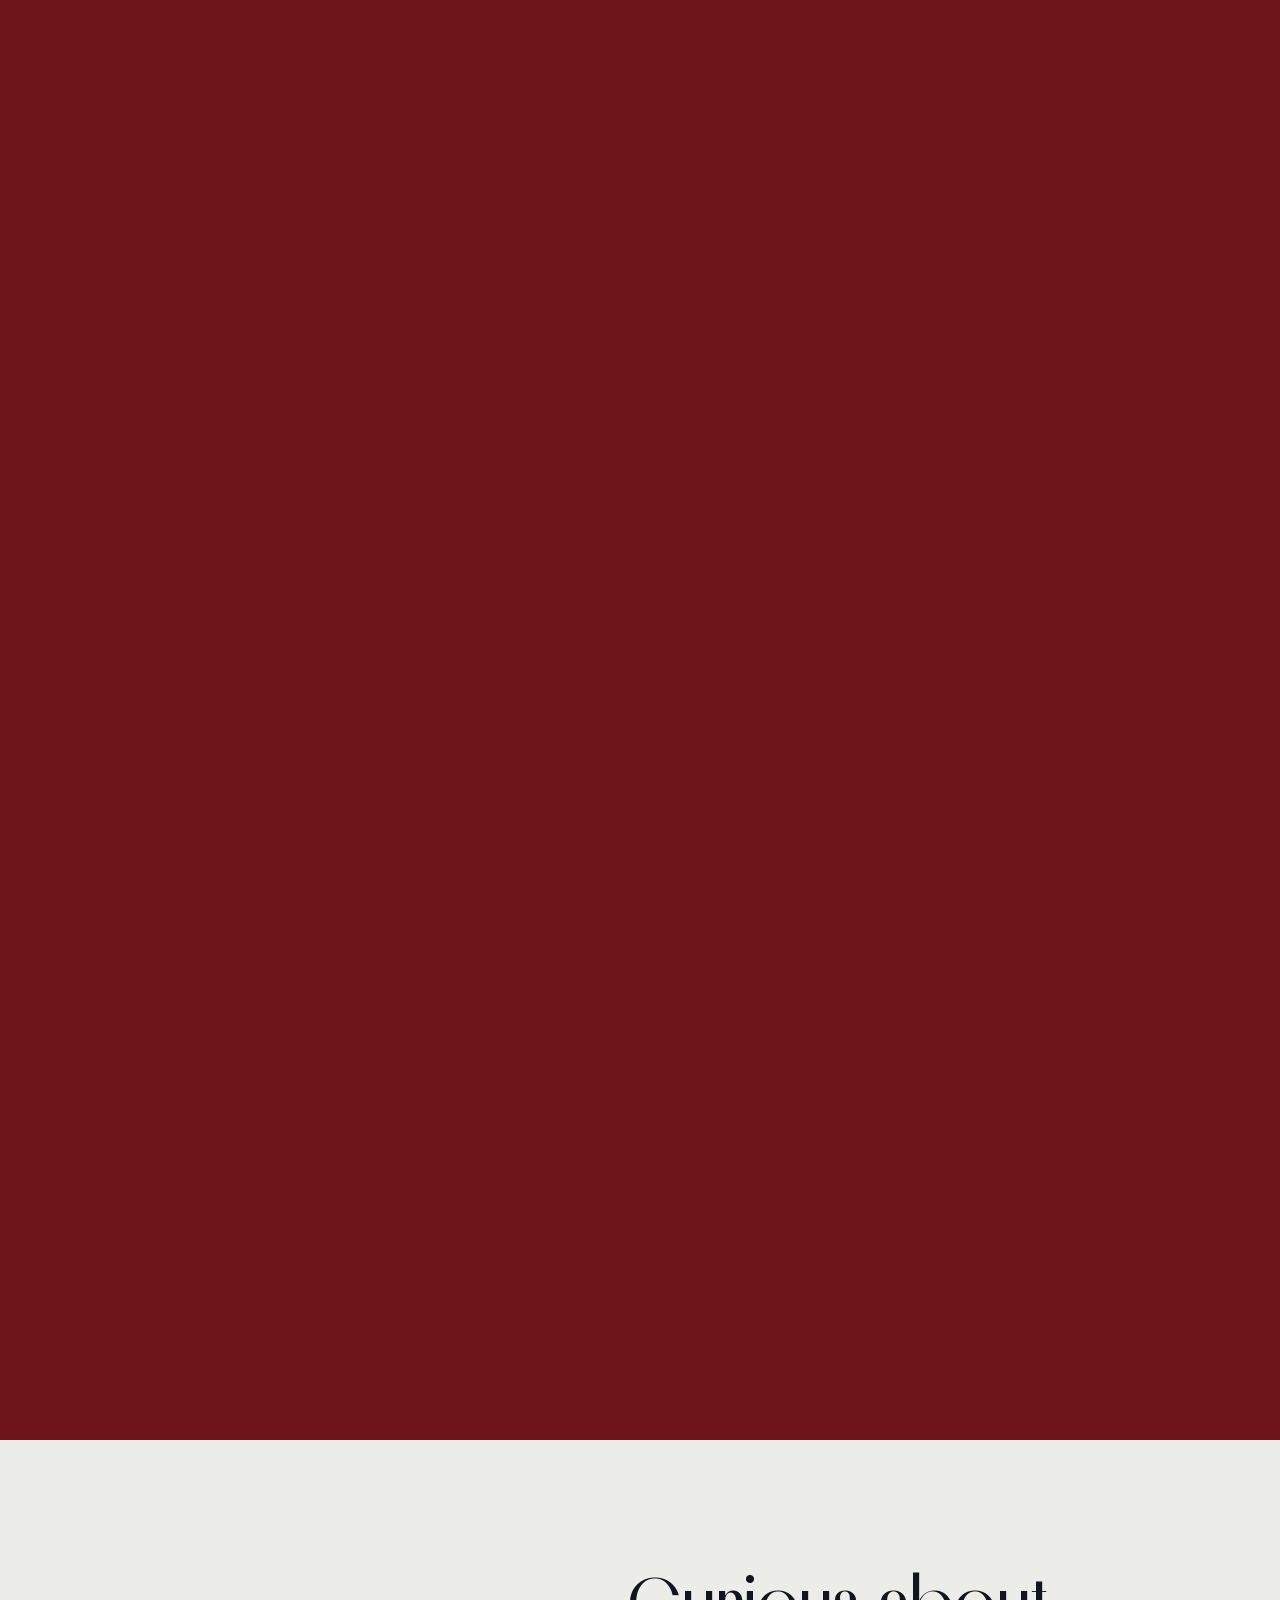
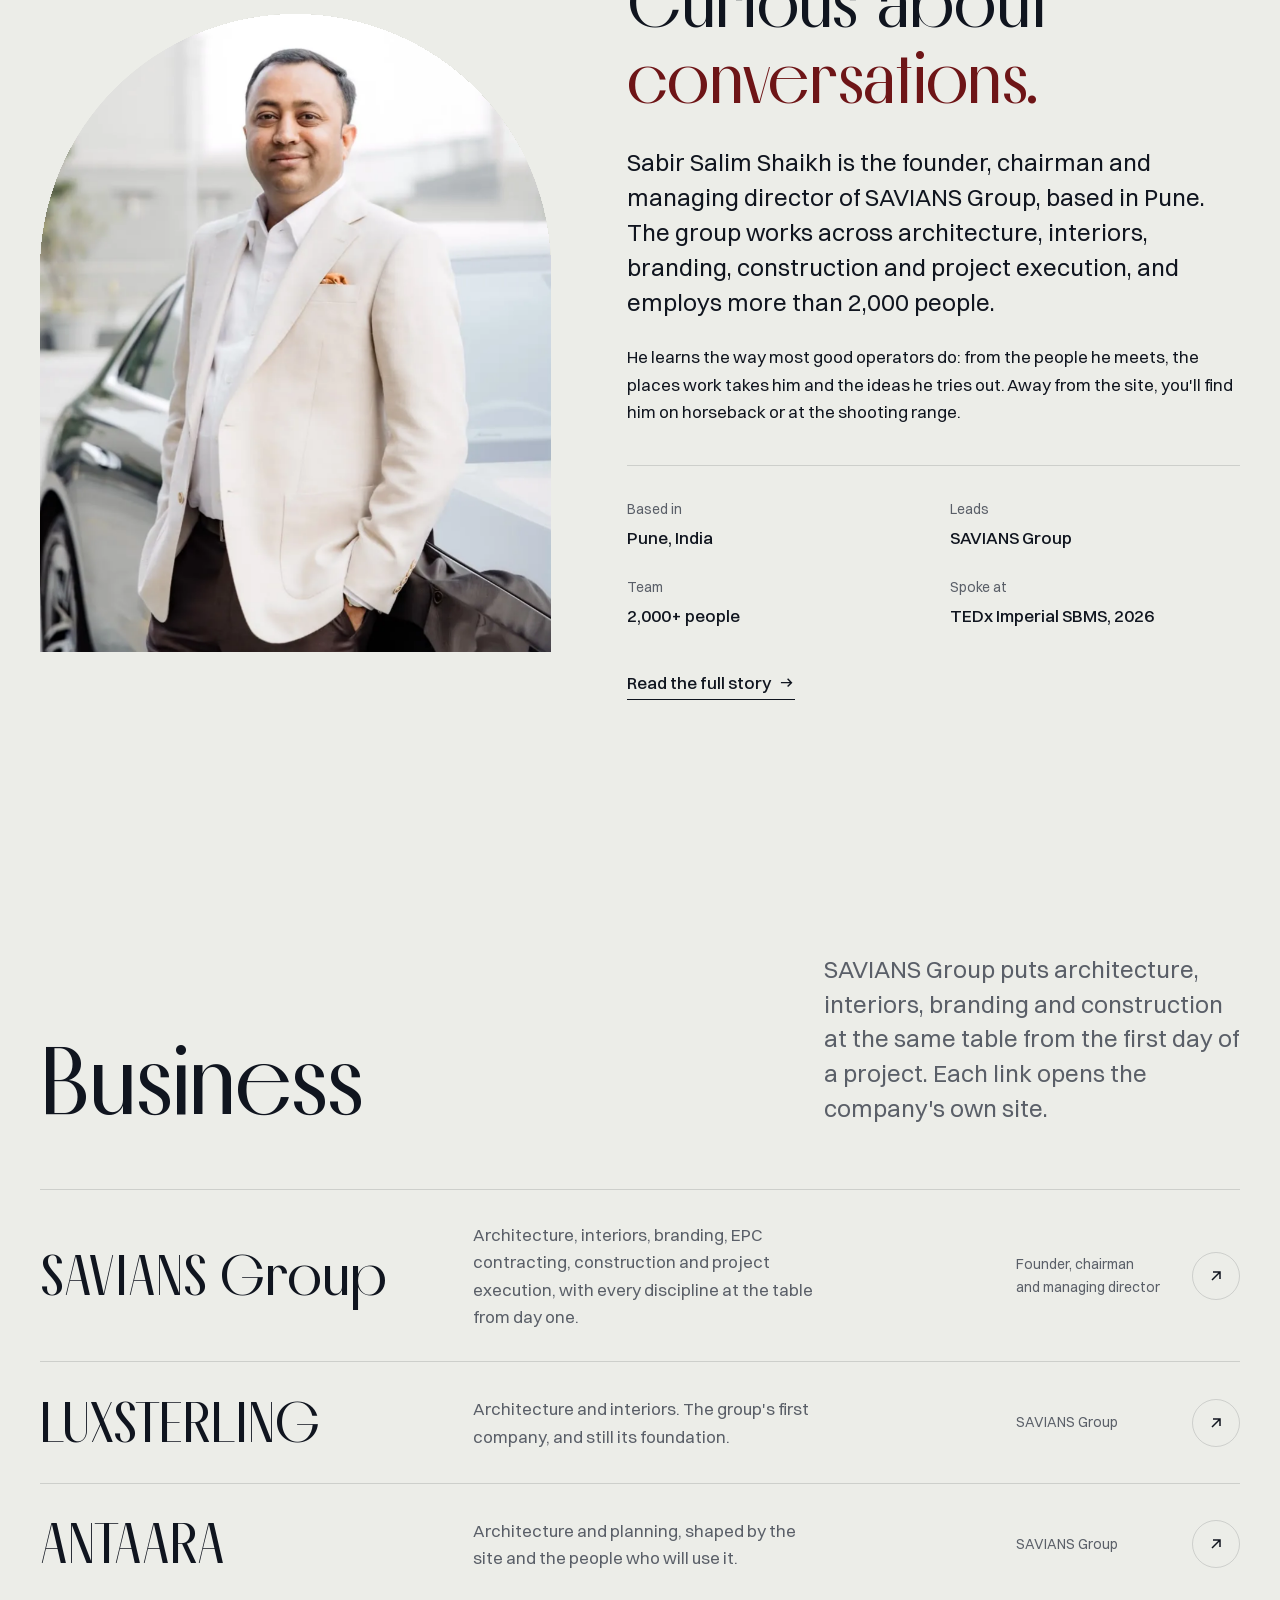
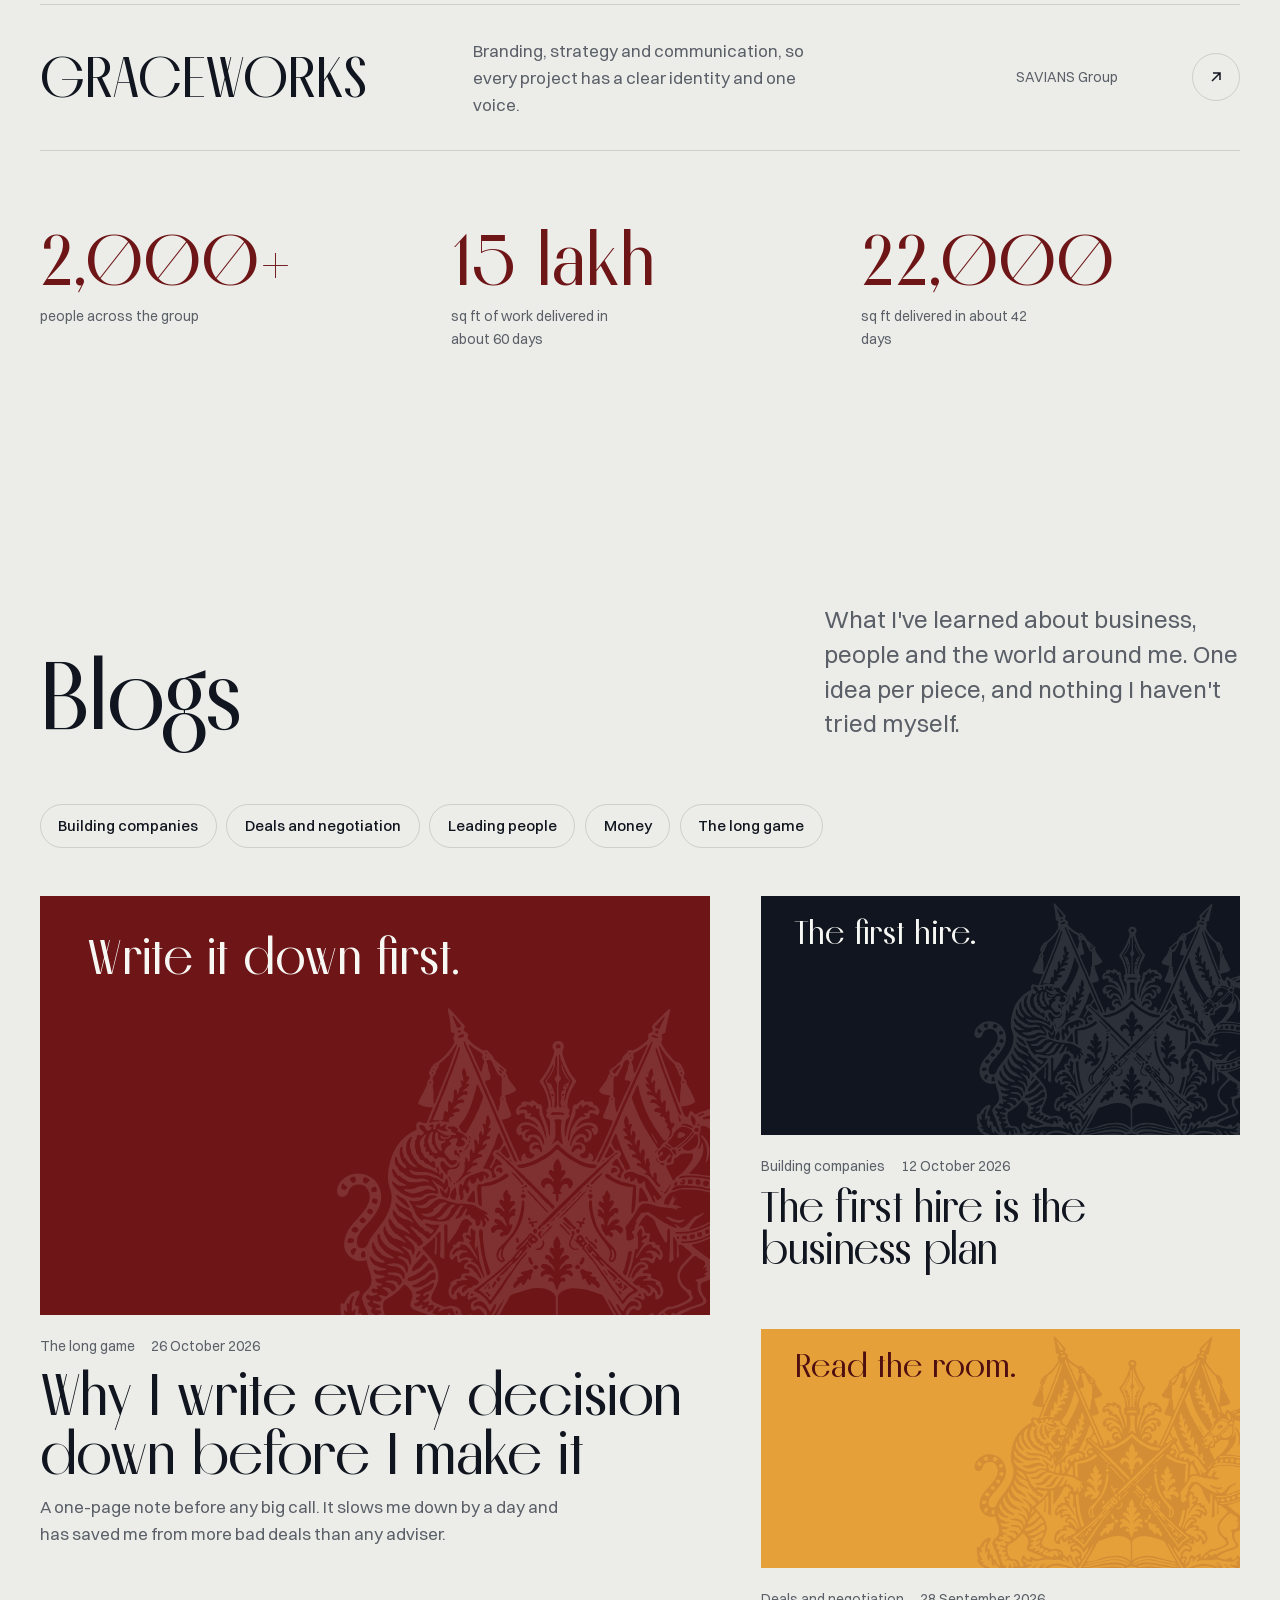
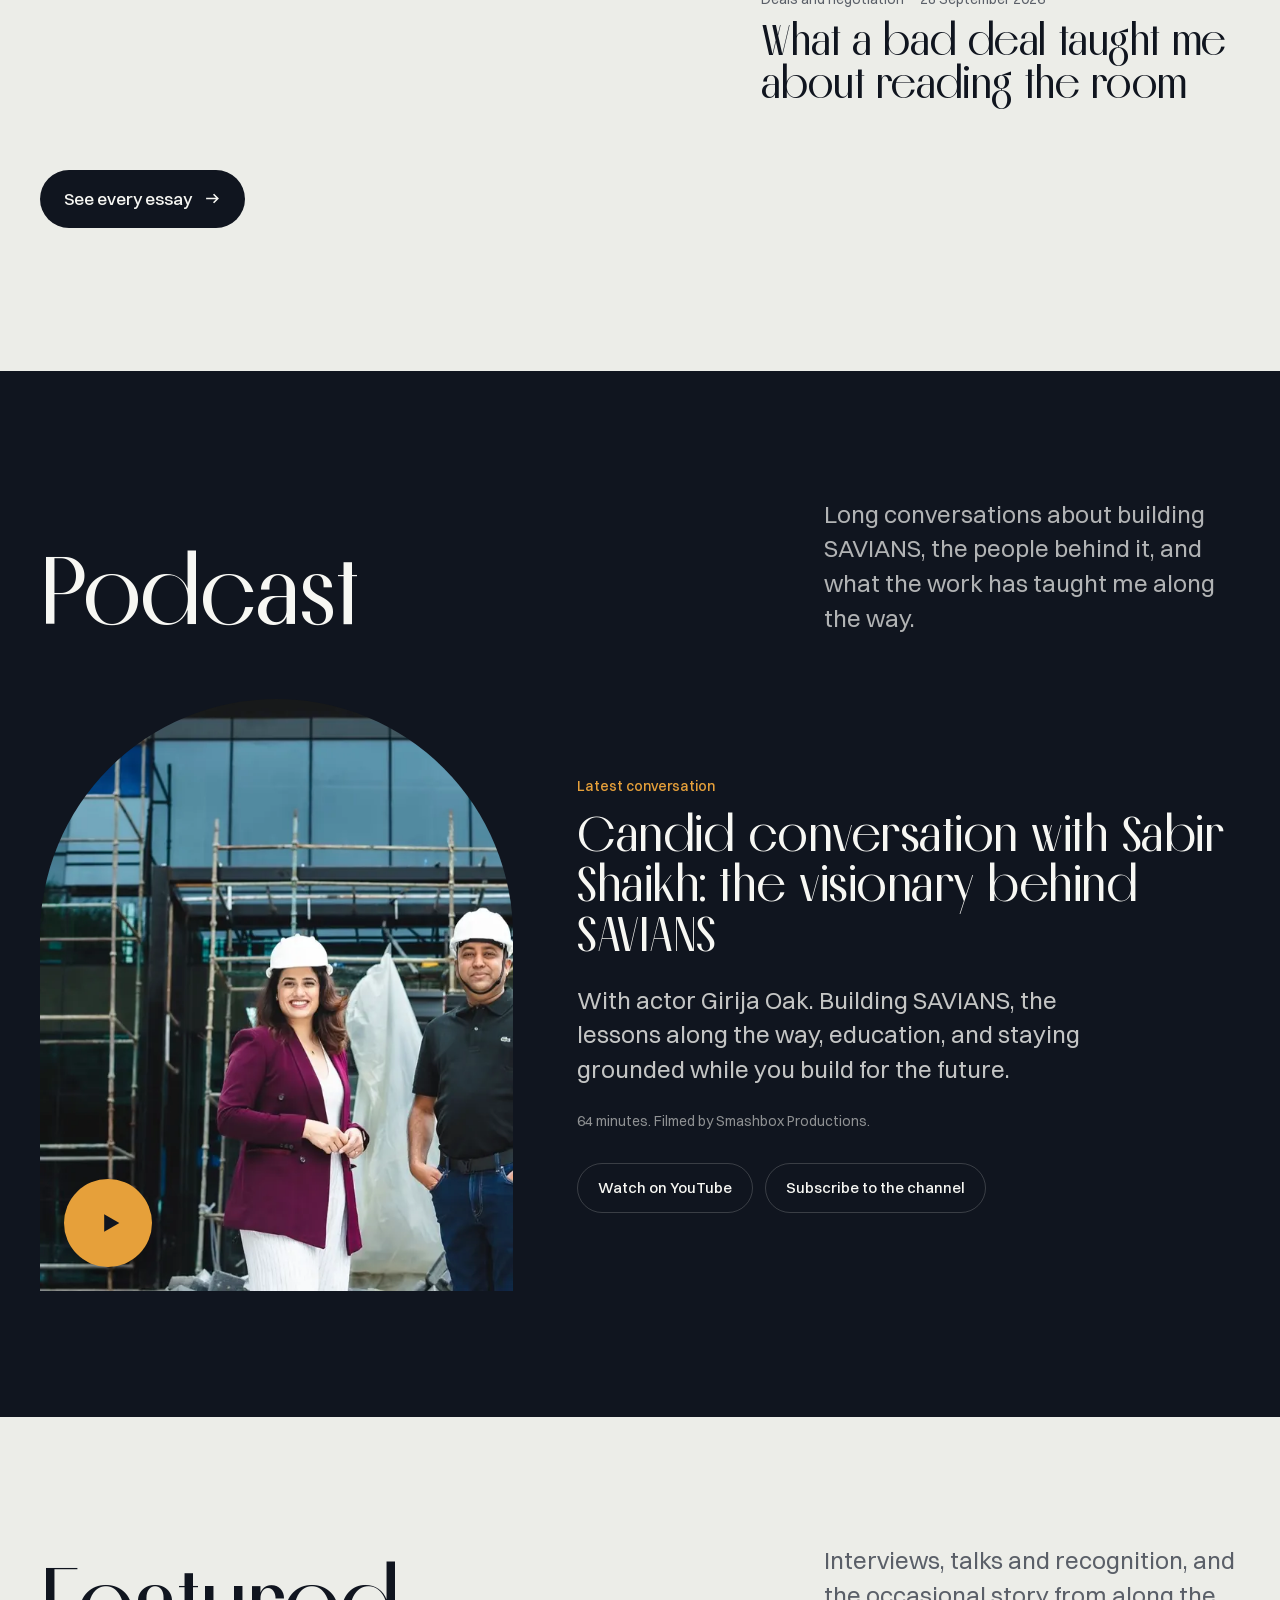
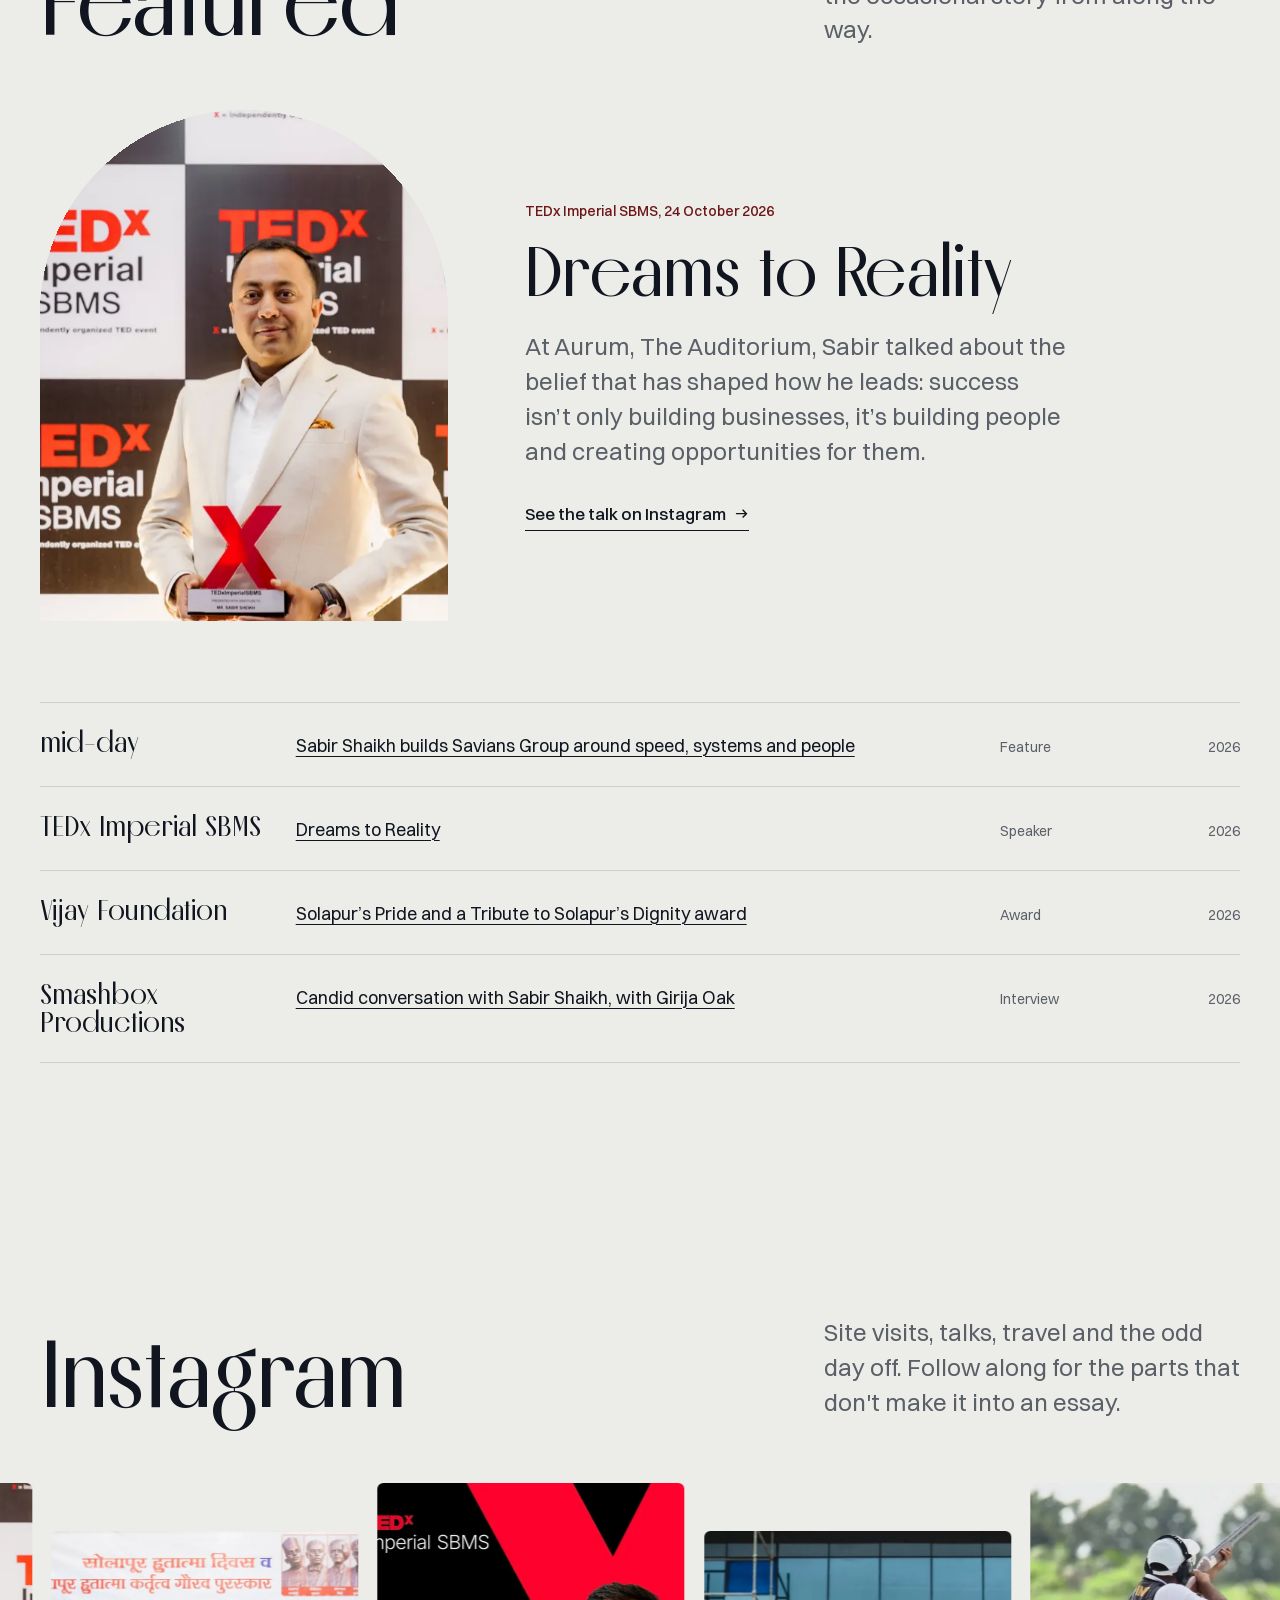
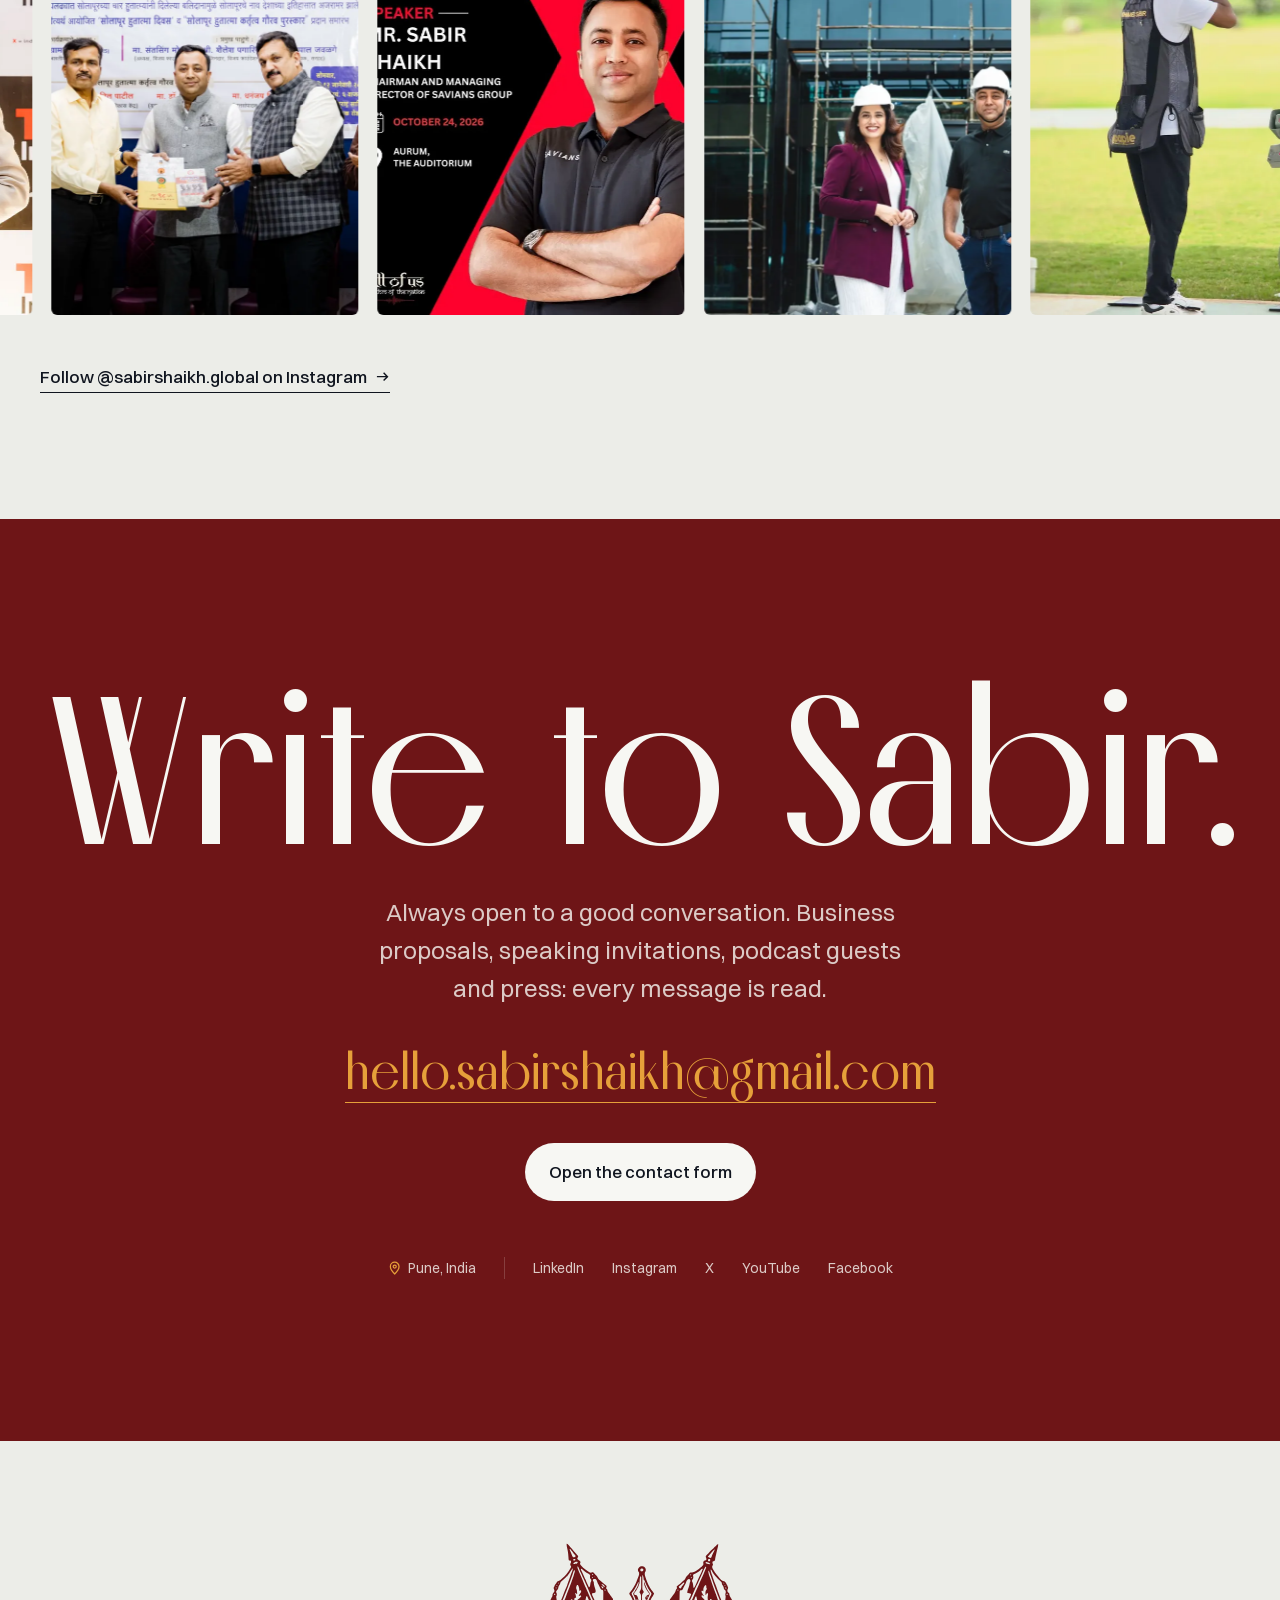
==== commit 757558d9: "Use hello.sabirshaikh@gmail.com as the contact email Swaps the placeholder address on the home, abou" ====
--- a/index.html
+++ b/index.html
@@ -45,7 +45,7 @@
       "jobTitle": "Founder, Chairman and Managing Director",
       "worksFor": { "@type": "Organization", "@id": "https://saviansindia.com/#org", "name": "SAVIANS Group", "url": "https://saviansindia.com/" },
       "description": "Sabir Salim Shaikh is the founder, chairman and managing director of SAVIANS Group, a Pune-based group of companies in architecture, interiors, branding, construction and project execution.",
-      "email": "mailto:hello@sabirshaikh.in",
+      "email": "mailto:hello.sabirshaikh@gmail.com",
       "homeLocation": { "@type": "Place", "name": "Pune, India", "address": { "@type": "PostalAddress", "addressLocality": "Pune", "addressRegion": "Maharashtra", "addressCountry": "IN" } },
       "award": "Solapur's Pride and a Tribute to Solapur's Dignity, Vijay Foundation",
       "knowsAbout": ["Entrepreneurship", "Leadership", "Construction project execution", "EPC contracting", "Architecture and interiors", "Branding"],
@@ -375,7 +375,7 @@
     <div class="wrap">
       <h2 id="reach-title">Write to Sabir.</h2>
       <p>Always open to a good conversation. Business proposals, speaking invitations, podcast guests and press: every message is read.</p>
-      <a class="reach__mail" href="mailto:hello@sabirshaikh.in" data-track="email">hello@sabirshaikh.in</a>
+      <a class="reach__mail" href="mailto:hello.sabirshaikh@gmail.com" data-track="email">hello.sabirshaikh@gmail.com</a>
       <div class="reach__actions">
         <a class="btn btn--light" href="contact/">Open the contact form</a>
       </div>
--- a/assets/css/site.css
+++ b/assets/css/site.css
@@ -383,7 +383,7 @@
 .reach { background: var(--oxblood); color: var(--bone); text-align: center; padding-block: clamp(7rem, 18vh, 12rem); }
 .reach h2 { font-size: var(--t-mega); line-height: 0.85; margin-bottom: 2rem; }
 .reach p { font-size: var(--t-lead); color: rgba(247, 247, 243, 0.8); max-width: 34rem; margin: 0 auto 2.5rem; }
-.reach__mail { display: inline-block; font: 500 clamp(1.8rem, 1rem + 2.6vw, 3.25rem) / 1 var(--display); color: var(--saffron); text-decoration: none; border-bottom: 1px solid currentColor; padding-bottom: 0.3rem; margin-bottom: 2.5rem; }
+.reach__mail { display: inline-block; max-width: 100%; overflow-wrap: anywhere; font: 500 min(clamp(1.8rem, 1rem + 2.6vw, 3.25rem), 7vw) / 1 var(--display); color: var(--saffron); text-decoration: none; border-bottom: 1px solid currentColor; padding-bottom: 0.3rem; margin-bottom: 2.5rem; }
 .reach__actions { display: flex; flex-wrap: wrap; gap: 1rem; justify-content: center; }
 .reach__meta { list-style: none; display: flex; flex-wrap: wrap; justify-content: center; gap: 0.75rem 1.75rem; margin: 3.5rem 0 0; padding: 0; font-size: var(--t-small); color: rgba(247, 247, 243, 0.8); }
 .reach__meta a { text-decoration: none; }
